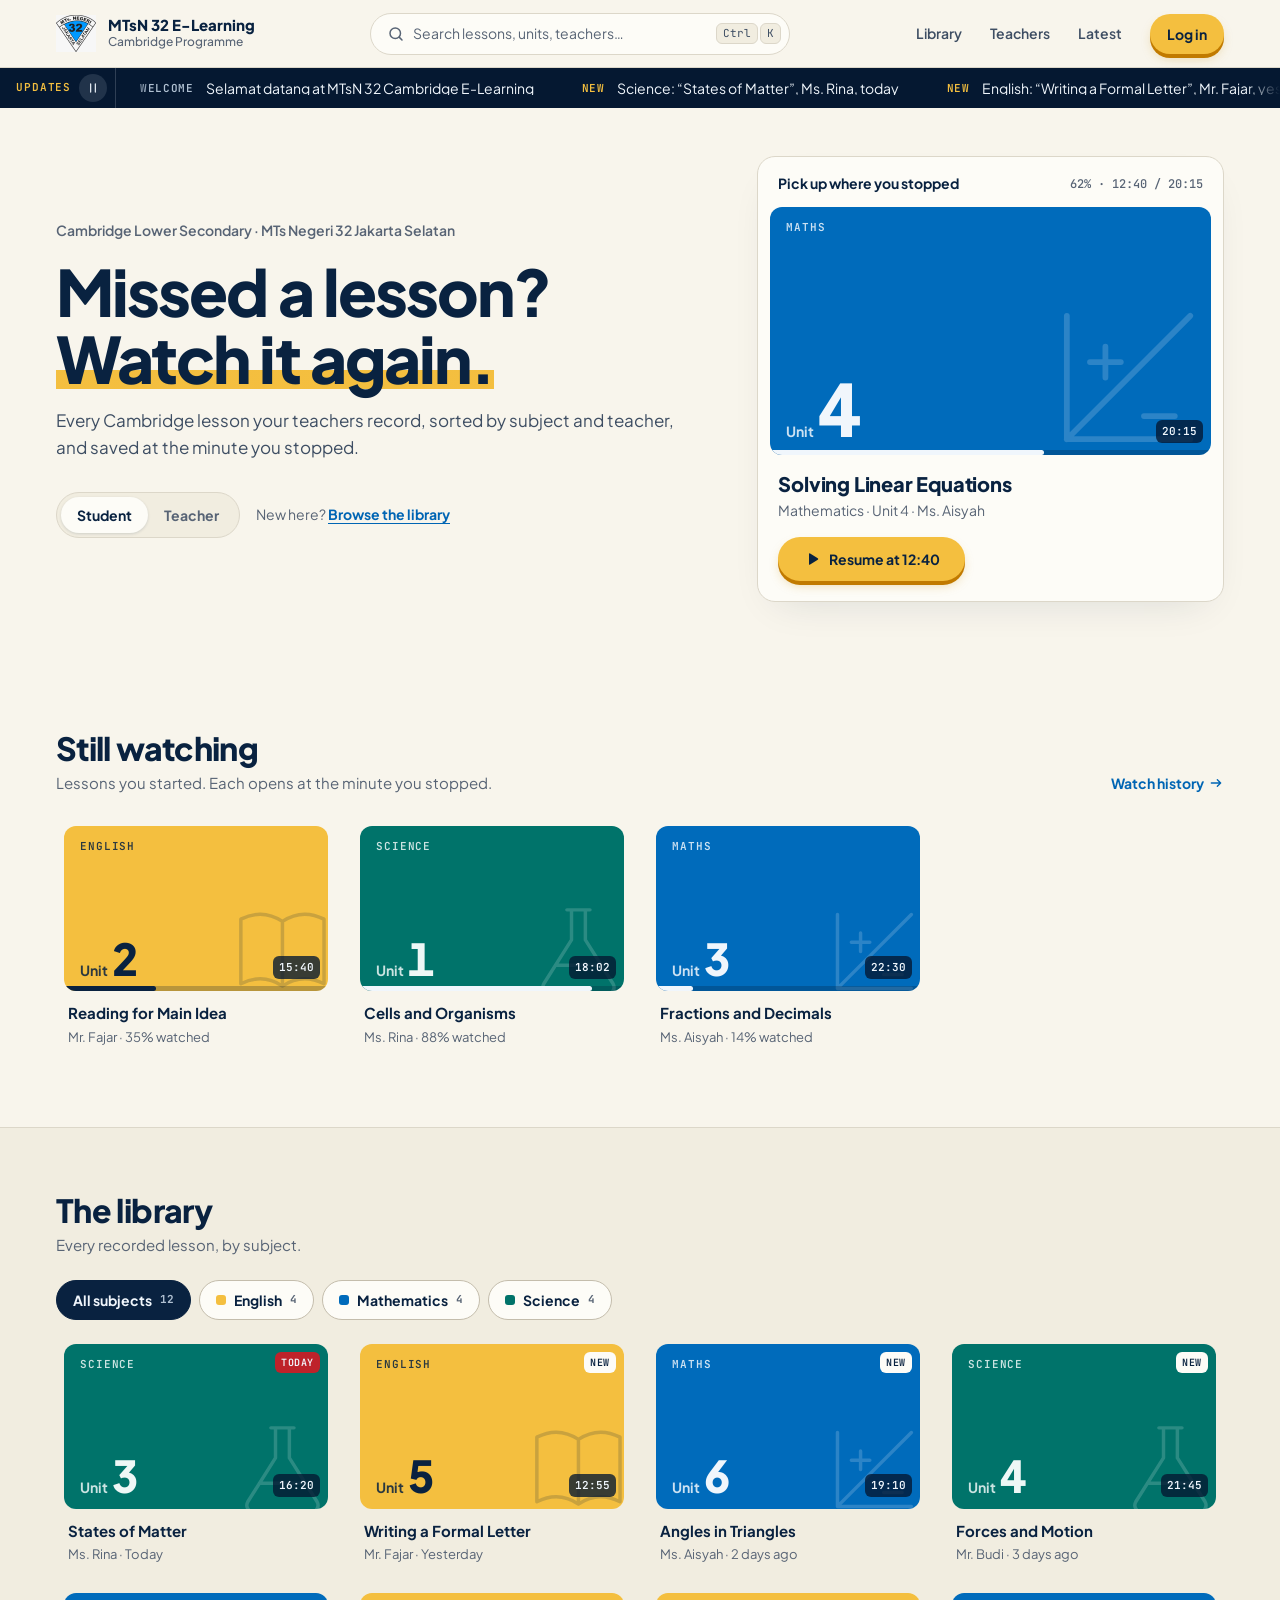
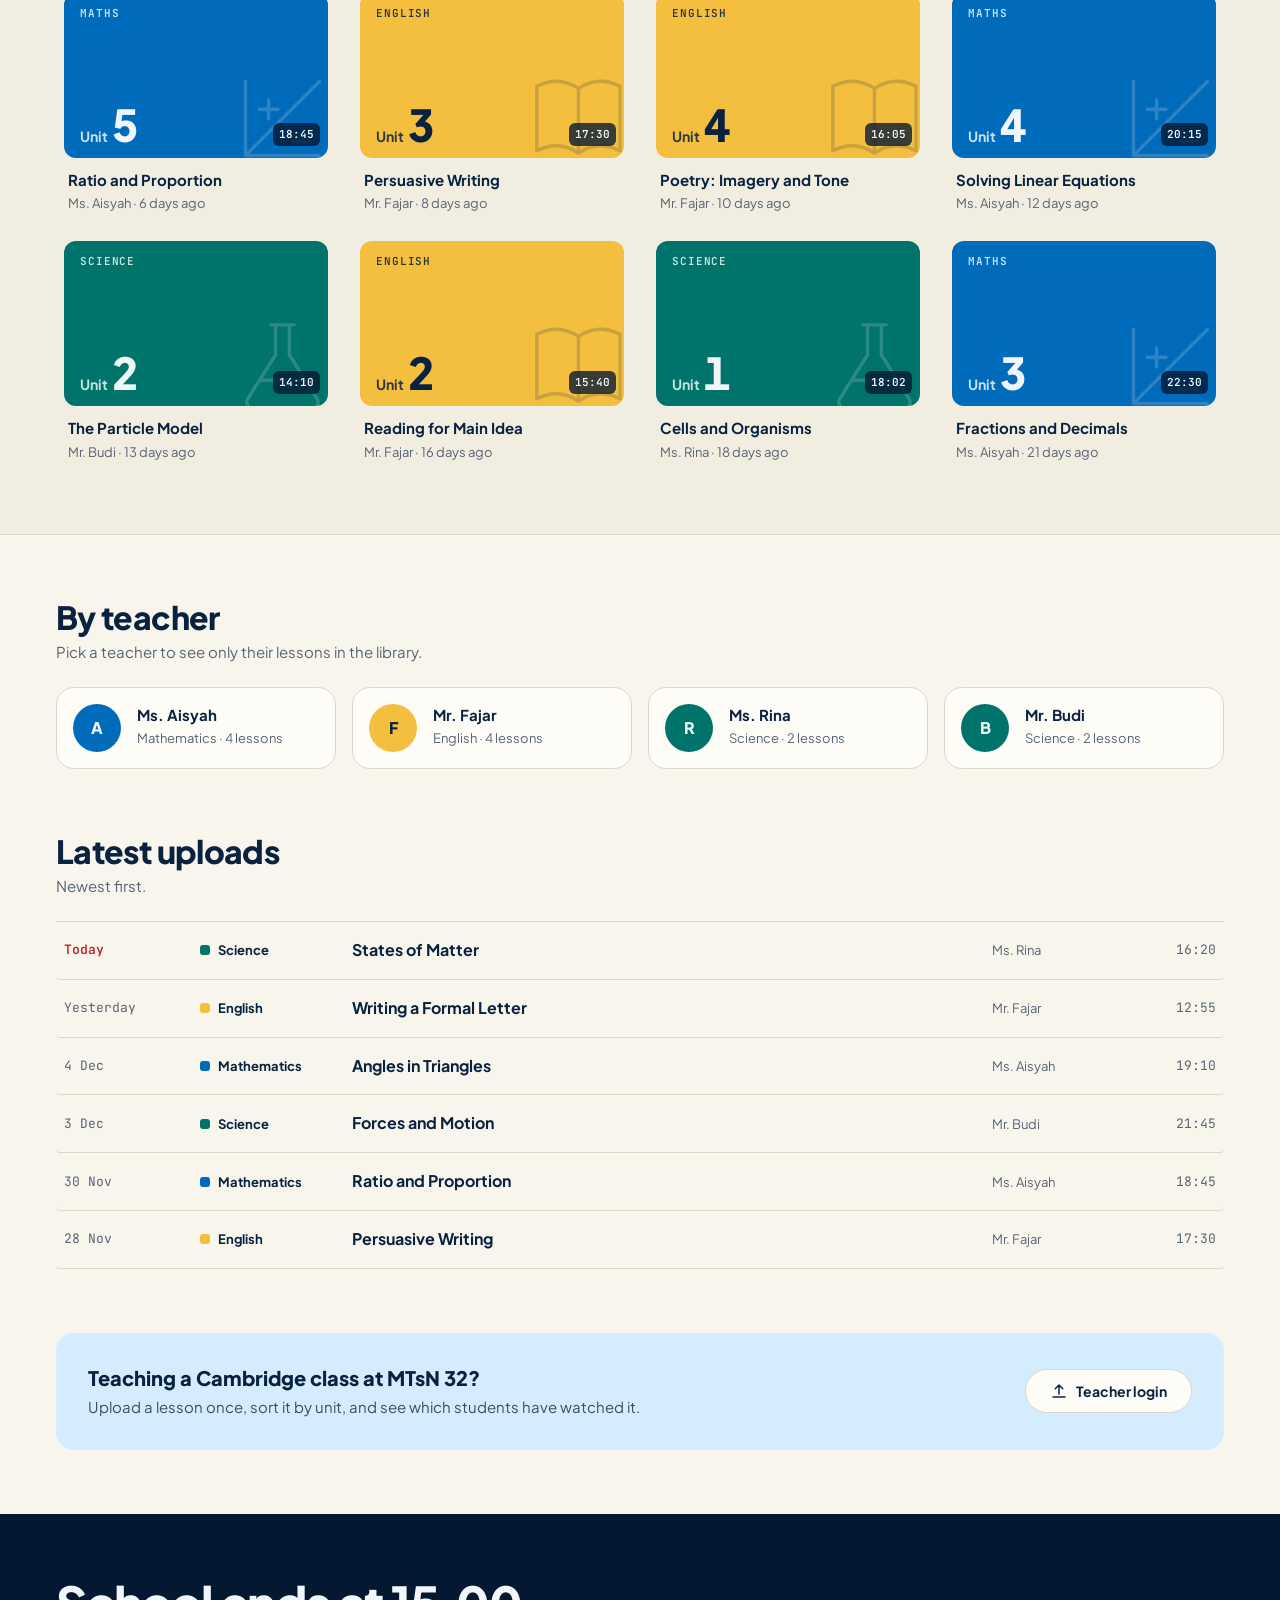
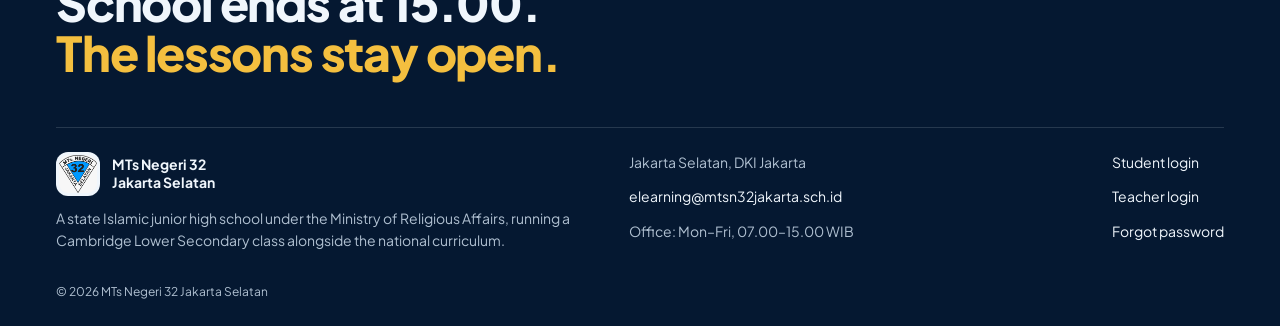
==== index.html @ ec12eb05 "Merge pull request #2 from marshalleythekid/claude/bold-gates-jgacai-redesign Redesign homepage as a" ====
<!DOCTYPE html>
<html lang="en">
<head>
  <meta charset="UTF-8" />
  <meta name="viewport" content="width=device-width, initial-scale=1.0" />
  <title>Cambridge E-Learning | MTsN 32 Jakarta Selatan</title>
  <meta name="description" content="Recorded Cambridge Lower Secondary lessons from the teachers of MTs Negeri 32 Jakarta Selatan, sorted by subject and teacher." />
  <link rel="icon" href="assets/logo.png" />
  <link rel="preconnect" href="https://fonts.googleapis.com" />
  <link rel="preconnect" href="https://fonts.gstatic.com" crossorigin />
  <link href="https://fonts.googleapis.com/css2?family=Plus+Jakarta+Sans:wght@400;500;600;700;800&family=JetBrains+Mono:wght@500;600&display=swap" rel="stylesheet" />
  <link rel="stylesheet" href="tokens.css" />
  <style>
    /* Hallmark · genre: playful · macrostructure: Ecosystem Index · theme: custom (brand navy + blue, gold action, cream paper)
     * surfaces: resume · continue rail · library by subject · by teacher · latest list · enrichment: none (thumbnails carry imagery)
     * nav: N13 inline search pill (+ running-text ticker) · footer: Ft5 statement
     * tone: soft/playful · audience: MTsN 32 Cambridge students (12–15), teachers · use: resume or find a lesson
     * pre-emit critique: P4 H5 E4 S5 R4 V5 · contrast: pass (40–41) · honest: pass (46) · mobile: pass (34, 49–57)
     */
    * { box-sizing: border-box; margin: 0; padding: 0; }
    html { scroll-behavior: smooth; overflow-x: clip; scroll-padding-top: calc(var(--nav-h) + var(--ticker-h) + var(--space-sm)); }
    body {
      font-family: var(--font-body); color: var(--color-ink); background: var(--color-paper);
      line-height: 1.55; overflow-x: clip; padding-top: calc(var(--nav-h) + var(--ticker-h));
    }
    a { color: inherit; text-decoration: none; }
    img { max-width: 100%; display: block; }
    button { font: inherit; color: inherit; }
    :focus-visible { outline: 2px solid var(--color-focus); outline-offset: 2px; }
    .shell { max-width: var(--shell); margin-inline: auto; padding-inline: var(--gutter); }
    .icon { width: 18px; height: 18px; flex-shrink: 0; fill: none; stroke: currentColor; stroke-width: 2; stroke-linecap: round; stroke-linejoin: round; }
    .icon-fill { fill: currentColor; stroke: none; }
    .mono { font-family: var(--font-mono); font-variant-numeric: tabular-nums; }
    .sr-only { position: absolute; width: 1px; height: 1px; overflow: hidden; clip-path: inset(50%); white-space: nowrap; }

    /* ============ BUTTONS ============ */
    .btn {
      display: inline-flex; align-items: center; justify-content: center; gap: var(--space-2xs);
      min-height: 44px; padding: 0 var(--space-md); border-radius: var(--radius-pill); border: 1px solid transparent;
      font-weight: 700; font-size: var(--text-sm); line-height: 1; white-space: nowrap; cursor: pointer;
      transition: transform var(--dur-fast) var(--ease-out), box-shadow var(--dur-fast) var(--ease-out),
                  background-color var(--dur-fast) var(--ease-out), border-color var(--dur-fast) var(--ease-out);
    }
    .btn[aria-disabled="true"], .btn:disabled { opacity: .55; cursor: not-allowed; }
    /* push: the one chunky primary action */
    .btn--push { background: var(--color-action); color: var(--color-ink); box-shadow: 0 4px 0 0 var(--color-action-deep), 0 6px 12px -3px var(--color-action-cast); }
    .btn--push:hover { transform: translateY(-2px); box-shadow: 0 6px 0 0 var(--color-action-deep), 0 12px 22px -4px var(--color-action-cast); }
    .btn--push:active { transform: translateY(3px); box-shadow: 0 1px 0 0 var(--color-action-deep), 0 2px 6px -2px var(--color-action-cast); transition-duration: 70ms; }
    .btn--soft { background: var(--color-card); border-color: var(--color-rule); color: var(--color-ink); }
    .btn--soft:hover { border-color: var(--color-rule-2); background: var(--color-paper-2); }
    .btn--soft:active { background: var(--color-paper-3); }
    .btn--sm { min-height: 40px; padding: 0 var(--space-sm); }
    .link {
      display: inline-flex; align-items: center; gap: var(--space-3xs); font-weight: 700; font-size: var(--text-sm);
      color: var(--color-accent-deep); white-space: nowrap; border-radius: 4px; text-underline-offset: 3px;
    }
    .link:hover { text-decoration: underline; text-decoration-thickness: 1px; }
    .link .icon { width: 16px; height: 16px; transition: transform var(--dur-fast) var(--ease-out); }
    .link:hover .icon { transform: translateX(3px); }

    /* ============ NAV · N13 inline search pill ============ */
    .nav {
      position: fixed; inset: 0 0 auto 0; z-index: 300; height: var(--nav-h);
      background: color-mix(in oklch, var(--color-paper) 94%, transparent); backdrop-filter: blur(10px);
      border-bottom: 1px solid var(--color-rule);
    }
    .nav .shell { height: 100%; display: flex; align-items: center; gap: var(--space-md); }
    .brand { display: flex; align-items: center; gap: var(--space-xs); flex-shrink: 0; border-radius: var(--radius-input); }
    .brand img { width: 40px; height: 40px; object-fit: contain; }
    .brand strong { display: block; font-size: 15px; font-weight: 800; line-height: 1.15; }
    .brand small { display: block; font-size: var(--text-xs); color: var(--color-muted); font-weight: 500; }
    .searchpill {
      flex: 1; max-width: 420px; margin-inline: auto; display: flex; align-items: center; gap: var(--space-2xs);
      height: 42px; padding: 0 var(--space-2xs) 0 var(--space-sm); border-radius: var(--radius-pill);
      background: var(--color-card); border: 1px solid var(--color-rule); color: var(--color-muted);
      font-size: var(--text-sm); cursor: pointer; text-align: left;
      transition: border-color var(--dur-fast) var(--ease-out), box-shadow var(--dur-fast) var(--ease-out);
    }
    .searchpill:hover { border-color: var(--color-rule-2); box-shadow: 0 4px 16px -10px var(--color-shadow); }
    .searchpill:active { background: var(--color-paper-2); }
    .searchpill span:first-of-type { flex: 1; white-space: nowrap; overflow: hidden; text-overflow: ellipsis; }
    .kbd { display: inline-flex; gap: 2px; }
    .kbd kbd {
      font-family: var(--font-mono); font-size: 11px; line-height: 1; padding: 4px 6px; border-radius: 6px;
      background: var(--color-paper-2); border: 1px solid var(--color-rule); color: var(--color-ink-2);
    }
    .nav-links { display: flex; align-items: center; gap: var(--space-3xs); list-style: none; }
    .nav-links a {
      display: block; padding: var(--space-2xs) var(--space-xs); border-radius: var(--radius-pill);
      font-size: var(--text-sm); font-weight: 600; color: var(--color-ink-2); white-space: nowrap; line-height: 1.3;
      transition: background-color var(--dur-fast) var(--ease-out), color var(--dur-fast) var(--ease-out);
    }
    .nav-links a:hover { background: var(--color-paper-2); color: var(--color-ink); }
    .nav-actions { display: flex; align-items: center; gap: var(--space-2xs); }
    .icon-btn {
      display: none; width: 44px; height: 44px; border-radius: var(--radius-pill); border: 1px solid var(--color-rule);
      background: var(--color-card); cursor: pointer; align-items: center; justify-content: center; flex-shrink: 0;
      transition: background-color var(--dur-fast) var(--ease-out);
    }
    .icon-btn:hover { background: var(--color-paper-2); }

    /* ============ RUNNING TEXT ============ */
    .ticker {
      position: fixed; top: var(--nav-h); left: 0; right: 0; z-index: 290; height: var(--ticker-h);
      background: var(--color-night); color: var(--color-on-dark); display: flex; align-items: center; overflow: hidden;
    }
    .ticker :focus-visible { outline-color: var(--color-focus-dark); }
    .ticker-label {
      flex-shrink: 0; height: 100%; display: flex; align-items: center; gap: var(--space-2xs);
      padding: 0 var(--space-2xs) 0 var(--space-sm); font-family: var(--font-mono); font-size: 11px; font-weight: 600;
      letter-spacing: .08em; text-transform: uppercase; color: var(--color-action);
      border-right: 1px solid color-mix(in oklch, var(--color-on-dark) 18%, transparent);
    }
    .ticker-pause {
      width: 28px; height: 28px; border: 0; border-radius: var(--radius-pill); cursor: pointer; display: grid; place-items: center;
      background: color-mix(in oklch, var(--color-on-dark) 12%, transparent); color: var(--color-on-dark);
      transition: background-color var(--dur-fast) var(--ease-out);
    }
    .ticker-pause:hover { background: color-mix(in oklch, var(--color-on-dark) 24%, transparent); }
    .ticker-pause .icon { width: 14px; height: 14px; }
    .ticker-pause .i-play, .ticker.paused .ticker-pause .i-pause { display: none; }
    .ticker.paused .ticker-pause .i-play { display: block; }
    .ticker-track { flex: 1; overflow: hidden; mask-image: linear-gradient(90deg, transparent, black 3%, black 97%, transparent); }
    .ticker-move { display: flex; width: max-content; animation: ticker 60s linear infinite; }
    .ticker:hover .ticker-move, .ticker:focus-within .ticker-move, .ticker.paused .ticker-move { animation-play-state: paused; }
    .ticker-item { display: flex; align-items: center; gap: var(--space-xs); padding: 0 var(--space-md); font-size: var(--text-sm); white-space: nowrap; line-height: 1; }
    .ticker-item b { font-family: var(--font-mono); font-size: 11px; font-weight: 600; letter-spacing: .06em; text-transform: uppercase; color: var(--color-on-dark-2); }
    .ticker-item b.t-new { color: var(--color-action); }
    @keyframes ticker { to { transform: translateX(-50%); } }

    /* ============ HERO · positioning + featured resume ============ */
    .hero { padding-block: var(--space-xl) var(--space-2xl); }
    .hero .shell { display: grid; grid-template-columns: minmax(0, 7fr) minmax(0, 5fr); gap: var(--space-xl); align-items: center; }
    .hero-eyebrow { font-size: var(--text-sm); font-weight: 600; color: var(--color-muted); margin-bottom: var(--space-sm); }
    .hero h1 {
      font-size: var(--text-display); line-height: 1.04; font-weight: 800; letter-spacing: -.03em;
      overflow-wrap: anywhere; min-width: 0; text-wrap: balance;
    }
    .hl {
      background-image: linear-gradient(var(--color-action) 0 0); background-repeat: no-repeat;
      background-size: 100% 0.3em; background-position: 0 86%;
      -webkit-box-decoration-break: clone; box-decoration-break: clone;
    }
    .hero .lead { margin-top: var(--space-sm); font-size: 1.0625rem; color: var(--color-ink-2); max-width: 54ch; }
    .role-row { margin-top: var(--space-lg); display: flex; flex-wrap: wrap; align-items: center; gap: var(--space-sm); }
    .role-switch { display: inline-flex; padding: var(--space-3xs); border-radius: var(--radius-pill); background: var(--color-paper-2); border: 1px solid var(--color-rule); }
    .role-switch button {
      border: 0; background: transparent; cursor: pointer; min-height: 36px; padding: 0 var(--space-sm);
      border-radius: var(--radius-pill); font-weight: 700; font-size: var(--text-sm); color: var(--color-muted); line-height: 1;
      transition: background-color var(--dur-fast) var(--ease-out), color var(--dur-fast) var(--ease-out);
    }
    .role-switch button:hover { color: var(--color-ink); }
    .role-switch button[aria-pressed="true"] { background: var(--color-card); color: var(--color-ink); box-shadow: 0 1px 3px var(--color-shadow); }
    .role-note { font-size: var(--text-sm); color: var(--color-muted); }
    .role-note a { color: var(--color-accent-deep); font-weight: 700; text-decoration: underline; text-underline-offset: 3px; text-decoration-thickness: 1px; }

    .resume {
      background: var(--color-card); border: 1px solid var(--color-rule); border-radius: var(--radius-card);
      padding: var(--space-xs); box-shadow: 0 16px 40px -20px var(--color-shadow);
    }
    .resume-label { display: flex; justify-content: space-between; align-items: center; padding: var(--space-3xs) var(--space-2xs) var(--space-xs); font-size: var(--text-sm); font-weight: 700; }
    .resume-label .mono { font-size: var(--text-xs); color: var(--color-muted); font-weight: 500; }
    .resume .thumb { aspect-ratio: 16/9; }
    .resume .thumb .unit { font-size: 4.5rem; }
    .resume-body { padding: var(--space-sm) var(--space-2xs) var(--space-2xs); display: grid; gap: var(--space-sm); }
    .resume-body h2 { font-size: var(--text-lg); line-height: 1.25; font-weight: 800; letter-spacing: -.01em; }
    .resume-body p { font-size: var(--text-sm); color: var(--color-muted); margin-top: var(--space-3xs); }
    .resume-body .btn { justify-self: start; }

    /* ============ THUMBNAILS + CARDS ============ */
    .thumb {
      position: relative; aspect-ratio: 16/10; border-radius: var(--radius-thumb); overflow: hidden;
      background: var(--c); color: var(--t); padding: var(--space-xs) var(--space-sm);
      display: flex; flex-direction: column; justify-content: space-between;
    }
    .s-math { --c: var(--color-math); --t: var(--color-math-ink); }
    .s-eng  { --c: var(--color-eng);  --t: var(--color-eng-ink); }
    .s-sci  { --c: var(--color-sci);  --t: var(--color-sci-ink); }
    .thumb .code { font-family: var(--font-mono); font-size: 11px; font-weight: 600; letter-spacing: .08em; text-transform: uppercase; opacity: .85; }
    .thumb .unit { font-size: 2.75rem; font-weight: 800; line-height: .95; letter-spacing: -.04em; font-variant-numeric: tabular-nums; }
    .thumb .unit small { font-size: var(--text-sm); font-weight: 700; letter-spacing: 0; margin-right: var(--space-3xs); opacity: .85; }
    .thumb .glyph { position: absolute; right: -10px; bottom: -16px; width: 42%; aspect-ratio: 1; opacity: .18; fill: none; stroke: currentColor; stroke-width: 1.5; stroke-linecap: round; stroke-linejoin: round; }
    .thumb .dur {
      position: absolute; right: var(--space-2xs); bottom: var(--space-xs); font-family: var(--font-mono); font-size: 11px; font-weight: 600;
      background: color-mix(in oklch, var(--color-night) 78%, transparent); color: var(--color-on-dark); padding: 3px 6px; border-radius: 6px;
    }
    .thumb .bar { position: absolute; left: 0; right: 0; bottom: 0; height: 5px; background: color-mix(in oklch, var(--color-night) 25%, transparent); }
    .thumb .bar i { display: block; height: 100%; background: var(--color-on-dark); border-radius: 0 3px 3px 0; }
    .s-eng .bar i { background: var(--color-ink); }
    .badge-new {
      position: absolute; right: var(--space-2xs); top: var(--space-2xs); font-family: var(--font-mono); font-size: 10px; font-weight: 600;
      letter-spacing: .06em; padding: 3px 6px; border-radius: 6px; background: var(--color-card); color: var(--color-ink);
    }
    .badge-new.today { background: var(--color-pop); color: var(--color-on-dark); }

    .card { display: block; border-radius: var(--radius-card); padding: var(--space-2xs); transition: background-color var(--dur-med) var(--ease-out), transform var(--dur-med) var(--ease-out); }
    .card:hover { background: var(--color-card); transform: translateY(-3px); }
    .card:active { transform: translateY(0); }
    .card h3 { font-size: 15px; font-weight: 700; line-height: 1.3; margin-top: var(--space-xs); padding-inline: var(--space-3xs); }
    .card .meta { font-size: 13px; color: var(--color-muted); margin-top: var(--space-3xs); padding-inline: var(--space-3xs); }
    .card.flash { animation: flash 1.2s var(--ease-out); }
    @keyframes flash { 0%, 40% { background: var(--color-action-tint); } 100% { background: transparent; } }

    /* ============ SECTIONS ============ */
    .section { padding-block: var(--space-2xl); }
    .band { background: var(--color-paper-2); border-block: 1px solid var(--color-rule); }
    .rail-head { display: flex; justify-content: space-between; align-items: flex-end; gap: var(--space-sm); flex-wrap: wrap; margin-bottom: var(--space-md); }
    .rail-head h2 { font-size: var(--text-2xl); font-weight: 800; letter-spacing: -.02em; line-height: 1.15; }
    .rail-head p { color: var(--color-muted); font-size: 15px; margin-top: var(--space-3xs); }

    /* Continue rail: horizontal, snaps */
    .rail {
      display: grid; grid-auto-flow: column; grid-auto-columns: minmax(240px, calc((100% - 3 * var(--space-sm)) / 4));
      gap: var(--space-sm); overflow-x: auto; scroll-snap-type: x mandatory; padding-bottom: var(--space-2xs);
      margin-inline: calc(var(--space-2xs) * -1); padding-inline: var(--space-2xs); scrollbar-width: thin;
    }
    .rail > * { scroll-snap-align: start; }

    /* Library: subject tabs + teacher filter */
    .tabs { display: flex; gap: var(--space-2xs); flex-wrap: wrap; margin-bottom: var(--space-sm); }
    .tab {
      display: inline-flex; align-items: center; gap: var(--space-2xs); min-height: 40px; padding: 0 var(--space-sm);
      border-radius: var(--radius-pill); border: 1px solid var(--color-rule-2); background: var(--color-card);
      font-weight: 700; font-size: var(--text-sm); cursor: pointer; white-space: nowrap; line-height: 1;
      transition: background-color var(--dur-fast) var(--ease-out), border-color var(--dur-fast) var(--ease-out), color var(--dur-fast) var(--ease-out);
    }
    .tab:hover { border-color: var(--color-ink-2); }
    .tab .dot { width: 10px; height: 10px; border-radius: 3px; background: var(--c); }
    .tab .count { font-family: var(--font-mono); font-size: 11px; color: var(--color-muted); }
    .tab[aria-selected="true"] { background: var(--color-ink); border-color: var(--color-ink); color: var(--color-on-dark); }
    .tab[aria-selected="true"] .count { color: var(--color-on-dark-2); }
    .filter-chip {
      display: inline-flex; align-items: center; gap: var(--space-2xs); min-height: 36px; padding: 0 var(--space-2xs) 0 var(--space-sm);
      border-radius: var(--radius-pill); background: var(--color-accent-tint); color: var(--color-accent-deep);
      font-size: var(--text-sm); font-weight: 700; border: 0; cursor: pointer; margin-bottom: var(--space-sm); line-height: 1;
      transition: background-color var(--dur-fast) var(--ease-out);
    }
    .filter-chip:hover { background: color-mix(in oklch, var(--color-accent-tint) 70%, var(--color-accent)); }
    .filter-chip .icon { width: 16px; height: 16px; }
    .grid { display: grid; grid-template-columns: repeat(4, minmax(0, 1fr)); gap: var(--space-xs) var(--space-sm); }
    .empty { grid-column: 1 / -1; padding: var(--space-xl) var(--space-md); border: 1px dashed var(--color-rule-2); border-radius: var(--radius-card); text-align: center; }
    .empty p { color: var(--color-muted); margin: var(--space-3xs) 0 var(--space-sm); }

    /* By teacher */
    .teachers { display: grid; grid-template-columns: repeat(4, minmax(0, 1fr)); gap: var(--space-sm); list-style: none; }
    .teacher {
      width: 100%; display: flex; align-items: center; gap: var(--space-sm); padding: var(--space-sm);
      border-radius: var(--radius-card); border: 1px solid var(--color-rule); background: var(--color-card);
      cursor: pointer; text-align: left;
      transition: border-color var(--dur-fast) var(--ease-out), transform var(--dur-med) var(--ease-out);
    }
    .teacher:hover { border-color: var(--color-rule-2); transform: translateY(-2px); }
    .teacher:active { transform: none; }
    .teacher[aria-pressed="true"] { border-color: var(--color-ink); box-shadow: inset 0 0 0 1px var(--color-ink); }
    .avatar {
      width: 48px; height: 48px; border-radius: 50%; display: grid; place-items: center; flex-shrink: 0;
      background: var(--c); color: var(--t); font-weight: 800; font-size: var(--text-md);
    }
    .teacher strong { display: block; font-size: 15px; line-height: 1.25; }
    .teacher-sub { font-size: 13px; color: var(--color-muted); }

    /* Latest: dense list */
    .latest { list-style: none; border-top: 1px solid var(--color-rule); }
    .latest a {
      display: grid; grid-template-columns: 7.5rem 8.5rem minmax(0, 1fr) 9rem 4rem; gap: var(--space-sm); align-items: center;
      padding: var(--space-sm) var(--space-2xs); border-bottom: 1px solid var(--color-rule); border-radius: 4px;
      transition: background-color var(--dur-fast) var(--ease-out);
    }
    .latest a:hover { background: var(--color-paper-2); }
    .latest .when { font-size: 13px; color: var(--color-muted); }
    .latest .when.today { color: var(--color-pop); font-weight: 600; }
    .latest .subj { display: inline-flex; align-items: center; gap: var(--space-2xs); font-size: 13px; font-weight: 700; }
    .latest .subj::before { content: ""; width: 10px; height: 10px; border-radius: 3px; background: var(--c); }
    .latest .title { font-weight: 700; min-width: 0; }
    .latest .who { font-size: 13px; color: var(--color-muted); }
    .latest .len { font-size: 13px; color: var(--color-muted); text-align: right; }

    /* Teacher band */
    .teach-band { background: var(--color-accent-tint); border-radius: var(--radius-card); padding: var(--space-lg); display: flex; align-items: center; justify-content: space-between; gap: var(--space-md); flex-wrap: wrap; }
    .teach-band h2 { font-size: var(--text-lg); font-weight: 800; line-height: 1.3; }
    .teach-band p { color: var(--color-ink-2); font-size: 15px; margin-top: var(--space-3xs); max-width: 60ch; }

    /* ============ FOOTER · Ft5 statement ============ */
    footer { background: var(--color-night); color: var(--color-on-dark-2); padding-block: var(--space-2xl) var(--space-md); }
    footer :focus-visible { outline-color: var(--color-focus-dark); }
    .foot-line { font-size: clamp(1.75rem, 1rem + 3vw, 3rem); line-height: 1.05; font-weight: 800; letter-spacing: -.025em; color: var(--color-on-dark); max-width: 22ch; text-wrap: balance; }
    .foot-line span { color: var(--color-action); }
    .foot-meta { margin-top: var(--space-xl); padding-top: var(--space-md); border-top: 1px solid color-mix(in oklch, var(--color-on-dark) 14%, transparent); display: grid; grid-template-columns: minmax(0, 1.2fr) minmax(0, 1fr) auto; gap: var(--space-lg); font-size: var(--text-sm); }
    .foot-brand { display: flex; gap: var(--space-xs); align-items: center; }
    .foot-brand img { width: 44px; height: 44px; background: var(--color-on-dark); border-radius: var(--radius-input); padding: 3px; }
    .foot-brand strong { color: var(--color-on-dark); display: block; line-height: 1.25; }
    .foot-meta p { margin-top: var(--space-xs); max-width: 52ch; }
    .foot-contact { display: grid; gap: var(--space-3xs); }
    .foot-contact a { color: var(--color-on-dark); overflow-wrap: anywhere; }
    .foot-contact a:hover, .foot-links a:hover { text-decoration: underline; text-underline-offset: 3px; }
    .foot-links { list-style: none; display: grid; gap: var(--space-3xs); }
    .foot-links a { white-space: nowrap; color: var(--color-on-dark); }
    .foot-copy { margin-top: var(--space-lg); font-size: var(--text-xs); }

    /* ============ SEARCH MODAL ============ */
    .cmdk { position: fixed; inset: 0; z-index: 700; visibility: hidden; opacity: 0; transition: opacity var(--dur-med) var(--ease-out), visibility var(--dur-med); }
    .cmdk.open { visibility: visible; opacity: 1; transition: opacity var(--dur-med) var(--ease-out), visibility 0s; }
    .cmdk-scrim { position: absolute; inset: 0; background: var(--color-scrim); }
    .cmdk-panel {
      position: absolute; top: 12vh; left: 50%; width: min(600px, 100% - 2 * var(--gutter)); transform: translate(-50%, -8px);
      background: var(--color-card); border-radius: var(--radius-card); box-shadow: 0 24px 60px -20px var(--color-shadow);
      overflow: hidden; transition: transform var(--dur-med) var(--ease-out);
    }
    .cmdk.open .cmdk-panel { transform: translate(-50%, 0); }
    .cmdk-field { display: flex; align-items: center; gap: var(--space-xs); padding: 0 var(--space-sm); border-bottom: 1px solid var(--color-rule); }
    .cmdk-field .icon { color: var(--color-muted); }
    .cmdk-field input { flex: 1; height: 56px; border: 0; background: transparent; font: inherit; font-size: var(--text-md); color: var(--color-ink); outline: none; }
    .cmdk-field:focus-within { box-shadow: inset 0 -2px 0 var(--color-focus); }
    .cmdk-results { max-height: min(56vh, 420px); overflow-y: auto; padding: var(--space-2xs); list-style: none; }
    .cmdk-results li a { display: flex; align-items: center; gap: var(--space-xs); padding: var(--space-xs); border-radius: var(--radius-input); }
    .cmdk-results li a .dot { width: 10px; height: 10px; border-radius: 3px; background: var(--c); flex-shrink: 0; }
    .cmdk-results li a strong { font-size: 15px; display: block; line-height: 1.3; }
    .cmdk-results li a span { font-size: 13px; color: var(--color-muted); }
    .cmdk-results li a[aria-selected="true"], .cmdk-results li a:hover { background: var(--color-paper-2); }
    .cmdk-empty { padding: var(--space-lg) var(--space-sm); text-align: center; color: var(--color-muted); font-size: var(--text-sm); }
    .cmdk-foot { display: flex; gap: var(--space-md); padding: var(--space-xs) var(--space-sm); border-top: 1px solid var(--color-rule); font-size: var(--text-xs); color: var(--color-muted); }
    .cmdk-foot span { display: inline-flex; align-items: center; gap: var(--space-3xs); }

    /* ============ RESPONSIVE ============ */
    @media (max-width: 1024px) {
      .grid, .teachers { grid-template-columns: repeat(2, minmax(0, 1fr)); }
      .latest a { grid-template-columns: 6.5rem minmax(0, 1fr) 4rem; }
      .latest .subj, .latest .who { display: none; }
      .foot-meta { grid-template-columns: minmax(0, 1fr) minmax(0, 1fr); }
      .foot-meta > :first-child { grid-column: 1 / -1; }
    }
    @media (max-width: 900px) {
      :root { --nav-h: 64px; }
      .searchpill { display: none; }
      .icon-btn { display: inline-flex; }
      .nav .shell { gap: var(--space-2xs); }
      .brand { margin-right: auto; }
      .nav-panel {
        position: fixed; top: var(--nav-h); left: 0; right: 0; z-index: 310; background: var(--color-paper);
        border-bottom: 1px solid var(--color-rule); padding: var(--space-xs) var(--gutter) var(--space-md);
        box-shadow: 0 20px 32px -12px var(--color-shadow);
        transform: translateY(-8px); opacity: 0; visibility: hidden;
        transition: transform var(--dur-med) var(--ease-out), opacity var(--dur-med) var(--ease-out), visibility var(--dur-med);
      }
      .menu-open .nav-panel { transform: none; opacity: 1; visibility: visible; }
      .nav-links { flex-direction: column; align-items: stretch; margin-bottom: var(--space-xs); }
      .nav-links a { padding: var(--space-xs); font-size: 15px; border-radius: var(--radius-input); }
      .nav-actions .btn { flex: 1; }
      .hero .shell { grid-template-columns: minmax(0, 1fr); gap: var(--space-lg); }
      .hero { padding-block: var(--space-lg) var(--space-xl); }
    }
    @media (min-width: 901px) {
      .nav-panel { display: flex; align-items: center; gap: var(--space-sm); }
    }
    @media (max-width: 560px) {
      .brand small, .ticker-label .txt, .resume-label .mono { display: none; }
      .latest a { grid-template-columns: 5.25rem minmax(0, 1fr) 3.5rem; gap: var(--space-xs); }
      .brand strong { font-size: 14px; }
      .grid { grid-template-columns: repeat(2, minmax(0, 1fr)); gap: var(--space-2xs); }
      .grid .thumb .unit { font-size: 2rem; }
      .grid .thumb .glyph { display: none; }
      .card { padding: var(--space-3xs); }
      .card h3 { font-size: 14px; }
      .teachers { grid-template-columns: minmax(0, 1fr); }
      .rail { grid-auto-columns: 72%; }
      .section { padding-block: var(--space-xl); }
      .teach-band { padding: var(--space-md); }
      .teach-band .btn { width: 100%; }
      .foot-meta { grid-template-columns: minmax(0, 1fr); gap: var(--space-md); }
      .cmdk-panel { top: var(--space-sm); }
      .cmdk-foot { display: none; }
    }
    @media (max-width: 374px) {
      .brand img { width: 34px; height: 34px; }
      .brand strong { font-size: 13px; }
      .icon-btn { width: 40px; height: 40px; }
    }
    @media (prefers-reduced-motion: reduce) {
      html { scroll-behavior: auto; }
      .ticker-move { animation: none; }
      .ticker-track { overflow-x: auto; mask-image: none; }
      .ticker-pause { display: none; }
      .card.flash { animation: none; background: var(--color-action-tint); }
      *, *::before, *::after { transition-duration: 0s !important; }
      .btn--push:hover, .btn--push:active, .card:hover, .teacher:hover, .link:hover .icon { transform: none; }
    }
  </style>
</head>
<body>

  <!-- One icon set, drawn once -->
  <svg width="0" height="0" style="position:absolute" aria-hidden="true">
    <symbol id="i-play" viewBox="0 0 24 24"><path d="M8 5.5v13a1 1 0 0 0 1.5.86l10.2-6.5a1 1 0 0 0 0-1.72L9.5 4.64A1 1 0 0 0 8 5.5z"/></symbol>
    <symbol id="i-pause" viewBox="0 0 24 24"><path d="M8 5v14M16 5v14"/></symbol>
    <symbol id="i-search" viewBox="0 0 24 24"><circle cx="11" cy="11" r="7"/><path d="m20 20-3.5-3.5"/></symbol>
    <symbol id="i-arrow" viewBox="0 0 24 24"><path d="M5 12h14m-5-5 5 5-5 5"/></symbol>
    <symbol id="i-x" viewBox="0 0 24 24"><path d="M6 6l12 12M18 6 6 18"/></symbol>
    <symbol id="i-menu" viewBox="0 0 24 24"><path d="M4 7h16M4 12h16M4 17h16"/></symbol>
    <symbol id="i-upload" viewBox="0 0 24 24"><path d="M12 16V4m0 0-5 5m5-5 5 5M4 20h16"/></symbol>
    <symbol id="g-math" viewBox="0 0 48 48"><path d="M8 40 40 8M8 8v32h32M14 20h8M18 16v8M28 34h8"/></symbol>
    <symbol id="g-eng" viewBox="0 0 48 48"><path d="M6 10c6-3 12-3 18 1 6-4 12-4 18-1v28c-6-3-12-3-18 1-6-4-12-4-18-1zM24 11v28"/></symbol>
    <symbol id="g-sci" viewBox="0 0 48 48"><path d="M19 6h10M21 6v13L9 38a3 3 0 0 0 2.6 4.5h24.8A3 3 0 0 0 39 38L27 19V6M14 30h20"/></symbol>
  </svg>

  <!-- ================= NAV ================= -->
  <header class="nav">
    <div class="shell">
      <a href="#" class="brand" aria-label="MTsN 32 E-Learning, home">
        <img src="assets/logo.png" alt="" />
        <span><strong>MTsN 32 E-Learning</strong><small>Cambridge Programme</small></span>
      </a>

      <button class="searchpill" id="searchPill" type="button" aria-haspopup="dialog">
        <svg class="icon" aria-hidden="true"><use href="#i-search"/></svg>
        <span>Search lessons, units, teachers…</span>
        <span class="kbd" aria-hidden="true"><kbd>Ctrl</kbd><kbd>K</kbd></span>
      </button>

      <button class="icon-btn" id="searchIcon" type="button" aria-label="Search lessons" aria-haspopup="dialog"><svg class="icon" aria-hidden="true"><use href="#i-search"/></svg></button>
      <button class="icon-btn" id="menuToggle" type="button" aria-label="Open menu" aria-expanded="false" aria-controls="navPanel"><svg class="icon" aria-hidden="true"><use href="#i-menu"/></svg></button>

      <nav class="nav-panel" id="navPanel" aria-label="Main">
        <ul class="nav-links">
          <li><a href="#library">Library</a></li>
          <li><a href="#teachers">Teachers</a></li>
          <li><a href="#latest">Latest</a></li>
        </ul>
        <div class="nav-actions">
          <a href="#" class="btn btn--push btn--sm">Log in</a>
        </div>
      </nav>
    </div>
  </header>

  <!-- ================= RUNNING TEXT ================= -->
  <div class="ticker" id="ticker" role="region" aria-label="Announcements">
    <div class="ticker-label">
      <span class="txt">Updates</span>
      <button class="ticker-pause" id="tickerPause" type="button" aria-label="Pause announcements" aria-pressed="false">
        <svg class="icon i-pause" aria-hidden="true"><use href="#i-pause"/></svg>
        <svg class="icon icon-fill i-play" aria-hidden="true"><use href="#i-play"/></svg>
      </button>
    </div>
    <div class="ticker-track"><div class="ticker-move" id="tickerMove"></div></div>
  </div>

  <main>
    <!-- ================= HERO ================= -->
    <section class="hero">
      <div class="shell">
        <div>
          <p class="hero-eyebrow">Cambridge Lower Secondary · MTs Negeri 32 Jakarta Selatan</p>
          <h1>Missed a lesson? <span class="hl">Watch it again.</span></h1>
          <p class="lead" id="heroLead">Every Cambridge lesson your teachers record, sorted by subject and teacher, and saved at the minute you stopped.</p>
          <div class="role-row">
            <div class="role-switch" role="group" aria-label="I am a">
              <button type="button" data-role="student" aria-pressed="true">Student</button>
              <button type="button" data-role="teacher" aria-pressed="false">Teacher</button>
            </div>
            <p class="role-note" id="roleNote" aria-live="polite"></p>
          </div>
        </div>

        <article class="resume" aria-labelledby="resumeTitle">
          <div class="resume-label"><span>Pick up where you stopped</span><span class="mono" id="resumeWhen"></span></div>
          <a href="#" id="resumeThumbLink" tabindex="-1" aria-hidden="true"><div class="thumb" id="resumeThumb"></div></a>
          <div class="resume-body">
            <div>
              <h2 id="resumeTitle"></h2>
              <p id="resumeMeta"></p>
            </div>
            <a href="#" class="btn btn--push" id="resumeBtn"><svg class="icon icon-fill" aria-hidden="true"><use href="#i-play"/></svg><span></span></a>
          </div>
        </article>
      </div>
    </section>

    <!-- ================= CONTINUE ================= -->
    <section class="section" id="continue" aria-labelledby="continueH">
      <div class="shell">
        <div class="rail-head">
          <div><h2 id="continueH">Still watching</h2><p>Lessons you started. Each opens at the minute you stopped.</p></div>
          <a href="#" class="link">Watch history <svg class="icon" aria-hidden="true"><use href="#i-arrow"/></svg></a>
        </div>
        <div class="rail" id="continueRail"></div>
      </div>
    </section>

    <!-- ================= LIBRARY ================= -->
    <section class="section band" id="library" aria-labelledby="libraryH">
      <div class="shell">
        <div class="rail-head">
          <div><h2 id="libraryH">The library</h2><p>Every recorded lesson, by subject.</p></div>
        </div>
        <div class="tabs" role="tablist" aria-label="Subject" id="subjectTabs"></div>
        <div id="teacherFilter"></div>
        <div class="grid" id="libraryGrid" role="tabpanel" aria-labelledby="libraryH"></div>
      </div>
    </section>

    <!-- ================= TEACHERS ================= -->
    <section class="section" id="teachers" aria-labelledby="teachersH">
      <div class="shell">
        <div class="rail-head">
          <div><h2 id="teachersH">By teacher</h2><p>Pick a teacher to see only their lessons in the library.</p></div>
        </div>
        <ul class="teachers" id="teacherList"></ul>
      </div>
    </section>

    <!-- ================= LATEST ================= -->
    <section class="section" id="latest" aria-labelledby="latestH" style="padding-top:0">
      <div class="shell">
        <div class="rail-head">
          <div><h2 id="latestH">Latest uploads</h2><p>Newest first.</p></div>
        </div>
        <ol class="latest" id="latestList"></ol>
      </div>
    </section>

    <section class="section" style="padding-top:0" aria-labelledby="teachH">
      <div class="shell">
        <div class="teach-band">
          <div>
            <h2 id="teachH">Teaching a Cambridge class at MTsN 32?</h2>
            <p>Upload a lesson once, sort it by unit, and see which students have watched it.</p>
          </div>
          <a href="#" class="btn btn--soft"><svg class="icon" aria-hidden="true"><use href="#i-upload"/></svg>Teacher login</a>
        </div>
      </div>
    </section>
  </main>

  <!-- ================= FOOTER ================= -->
  <footer id="footer">
    <div class="shell">
      <p class="foot-line">School ends at 15.00. <span>The lessons stay open.</span></p>
      <div class="foot-meta">
        <div>
          <div class="foot-brand">
            <img src="assets/logo.png" alt="Logo MTsN 32 Jakarta Selatan" />
            <strong>MTs Negeri 32<br />Jakarta Selatan</strong>
          </div>
          <p>A state Islamic junior high school under the Ministry of Religious Affairs, running a Cambridge Lower Secondary class alongside the national curriculum.</p>
        </div>
        <div class="foot-contact">
          <span>Jakarta Selatan, DKI Jakarta</span>
          <a href="mailto:elearning@mtsn32jakarta.sch.id">elearning@mtsn32jakarta.sch.id</a>
          <span>Office: Mon–Fri, 07.00–15.00 WIB</span>
        </div>
        <ul class="foot-links">
          <li><a href="#">Student login</a></li>
          <li><a href="#">Teacher login</a></li>
          <li><a href="#">Forgot password</a></li>
        </ul>
      </div>
      <p class="foot-copy">© <span id="year"></span> MTs Negeri 32 Jakarta Selatan</p>
    </div>
  </footer>

  <!-- ================= SEARCH MODAL ================= -->
  <div class="cmdk" id="cmdk" aria-hidden="true">
    <div class="cmdk-scrim" data-close></div>
    <div class="cmdk-panel" role="dialog" aria-modal="true" aria-label="Search lessons">
      <div class="cmdk-field">
        <svg class="icon" aria-hidden="true"><use href="#i-search"/></svg>
        <input id="cmdkInput" type="search" placeholder="Try “fractions”, “unit 3” or “Ms. Rina”" autocomplete="off"
               role="combobox" aria-expanded="true" aria-controls="cmdkResults" aria-autocomplete="list" />
        <span class="kbd" aria-hidden="true"><kbd>Esc</kbd></span>
      </div>
      <ul class="cmdk-results" id="cmdkResults" role="listbox" aria-label="Lessons"></ul>
      <div class="cmdk-foot" aria-hidden="true">
        <span class="kbd"><kbd>↑</kbd><kbd>↓</kbd></span><span>move</span>
        <span class="kbd"><kbd>Enter</kbd></span><span>open</span>
        <span class="kbd"><kbd>Esc</kbd></span><span>close</span>
      </div>
    </div>
  </div>

  <script>
    /* ---------- Sample data (replace with data from your backend later) ---------- */
    const SUBJECTS = {
      eng:  { name: "English",     code: "English", cls: "s-eng",  glyph: "g-eng" },
      math: { name: "Mathematics", code: "Maths",   cls: "s-math", glyph: "g-math" },
      sci:  { name: "Science",     code: "Science", cls: "s-sci",  glyph: "g-sci" },
    };
    const TEACHERS = {
      aisyah: { name: "Ms. Aisyah", subject: "math" },
      fajar:  { name: "Mr. Fajar",  subject: "eng" },
      rina:   { name: "Ms. Rina",   subject: "sci" },
      budi:   { name: "Mr. Budi",   subject: "sci" },
    };
    // daysAgo = when it was uploaded; progress/at = where this student stopped
    const LESSONS = [
      { id: "sci-3", title: "States of Matter",          subject: "sci",  unit: 3, teacher: "rina",   dur: "16:20", daysAgo: 0 },
      { id: "eng-5", title: "Writing a Formal Letter",   subject: "eng",  unit: 5, teacher: "fajar",  dur: "12:55", daysAgo: 1 },
      { id: "mth-6", title: "Angles in Triangles",       subject: "math", unit: 6, teacher: "aisyah", dur: "19:10", daysAgo: 2 },
      { id: "sci-4", title: "Forces and Motion",         subject: "sci",  unit: 4, teacher: "budi",   dur: "21:45", daysAgo: 3 },
      { id: "mth-5", title: "Ratio and Proportion",      subject: "math", unit: 5, teacher: "aisyah", dur: "18:45", daysAgo: 6 },
      { id: "eng-3", title: "Persuasive Writing",        subject: "eng",  unit: 3, teacher: "fajar",  dur: "17:30", daysAgo: 8 },
      { id: "eng-4", title: "Poetry: Imagery and Tone",  subject: "eng",  unit: 4, teacher: "fajar",  dur: "16:05", daysAgo: 10 },
      { id: "mth-4", title: "Solving Linear Equations",  subject: "math", unit: 4, teacher: "aisyah", dur: "20:15", daysAgo: 12, progress: 62, at: "12:40", watched: 0 },
      { id: "sci-2", title: "The Particle Model",        subject: "sci",  unit: 2, teacher: "budi",   dur: "14:10", daysAgo: 13 },
      { id: "eng-2", title: "Reading for Main Idea",     subject: "eng",  unit: 2, teacher: "fajar",  dur: "15:40", daysAgo: 16, progress: 35, at: "05:29", watched: 1 },
      { id: "sci-1", title: "Cells and Organisms",       subject: "sci",  unit: 1, teacher: "rina",   dur: "18:02", daysAgo: 18, progress: 88, at: "15:52", watched: 2 },
      { id: "mth-3", title: "Fractions and Decimals",    subject: "math", unit: 3, teacher: "aisyah", dur: "22:30", daysAgo: 21, progress: 14, at: "03:09", watched: 4 },
    ];

    const $ = id => document.getElementById(id);
    const esc = s => String(s).replace(/[&<>"']/g, c => ({ "&": "&amp;", "<": "&lt;", ">": "&gt;", '"': "&quot;", "'": "&#39;" }[c]));
    const whenText = d => d === 0 ? "Today" : d === 1 ? "Yesterday" : `${d} days ago`;
    const dateText = d => new Date(Date.now() - d * 864e5).toLocaleDateString("en-GB", { day: "numeric", month: "short" });
    const teacherOf = l => TEACHERS[l.teacher];

    function thumb(l, { withBar = false, withNew = false } = {}) {
      const s = SUBJECTS[l.subject];
      return `<div class="thumb ${s.cls}">
          <span class="code">${s.code}</span>
          <span class="unit"><small>Unit</small>${l.unit}</span>
          <svg class="glyph" aria-hidden="true"><use href="#${s.glyph}"/></svg>
          ${withNew && l.daysAgo <= 3 ? `<span class="badge-new${l.daysAgo === 0 ? " today" : ""}">${l.daysAgo === 0 ? "TODAY" : "NEW"}</span>` : ""}
          <span class="dur">${l.dur}</span>
          ${withBar ? `<span class="bar"><i style="width:${l.progress}%"></i></span>` : ""}
        </div>`;
    }
    function card(l, mode) {
      const status = mode === "continue" ? `${l.progress}% watched` : whenText(l.daysAgo);
      return `<a href="#" class="card"${mode === "library" ? ` id="lesson-${l.id}"` : ""}
          aria-label="${esc(l.title)}, ${SUBJECTS[l.subject].name} unit ${l.unit}, ${esc(teacherOf(l).name)}, ${status}">
          ${thumb(l, { withBar: mode === "continue", withNew: mode === "library" })}
          <h3>${esc(l.title)}</h3>
          <p class="meta">${esc(teacherOf(l).name)} · ${status}</p>
        </a>`;
    }

    /* ---------- Hero resume + continue rail ---------- */
    const inProgress = LESSONS.filter(l => l.progress != null).sort((a, b) => a.watched - b.watched);
    const last = inProgress[0];
    $("resumeThumb").outerHTML = thumb(last, { withBar: true });
    $("resumeTitle").textContent = last.title;
    $("resumeMeta").textContent = `${SUBJECTS[last.subject].name} · Unit ${last.unit} · ${teacherOf(last).name}`;
    $("resumeWhen").textContent = `${last.progress}% · ${last.at} / ${last.dur}`;
    $("resumeBtn").querySelector("span").textContent = `Resume at ${last.at}`;
    $("continueRail").innerHTML = inProgress.slice(1).map(l => card(l, "continue")).join("");

    /* ---------- Library: subject tabs + teacher filter ---------- */
    const state = { subject: "all", teacher: null };
    const tabDefs = [["all", "All subjects"], ...Object.entries(SUBJECTS).map(([k, s]) => [k, s.name])];
    function renderTabs() {
      $("subjectTabs").innerHTML = tabDefs.map(([k, label]) => {
        const n = LESSONS.filter(l => k === "all" || l.subject === k).length;
        const dot = k === "all" ? "" : `<span class="dot ${SUBJECTS[k].cls}" style="background:var(--c)"></span>`;
        const sel = state.subject === k;
        return `<button class="tab" role="tab" type="button" data-subject="${k}" aria-selected="${sel}" tabindex="${sel ? 0 : -1}">${dot}${label}<span class="count">${n}</span></button>`;
      }).join("");
    }
    function renderLibrary() {
      const list = LESSONS.filter(l => (state.subject === "all" || l.subject === state.subject) && (!state.teacher || l.teacher === state.teacher));
      $("teacherFilter").innerHTML = state.teacher
        ? `<button class="filter-chip" type="button" id="clearTeacher" aria-label="Remove filter: ${esc(TEACHERS[state.teacher].name)}">Teacher: ${esc(TEACHERS[state.teacher].name)}<svg class="icon" aria-hidden="true"><use href="#i-x"/></svg></button>`
        : "";
      $("libraryGrid").innerHTML = list.length ? list.map(l => card(l, "library")).join("")
        : `<div class="empty"><strong>No ${state.subject === "all" ? "" : SUBJECTS[state.subject].name + " "}lessons from ${esc(TEACHERS[state.teacher].name)} yet.</strong>
             <p>${esc(TEACHERS[state.teacher].name)} teaches ${SUBJECTS[TEACHERS[state.teacher].subject].name}.</p>
             <button class="btn btn--soft btn--sm" type="button" data-subject-jump="${TEACHERS[state.teacher].subject}">Show ${SUBJECTS[TEACHERS[state.teacher].subject].name}</button></div>`;
      document.querySelectorAll(".teacher").forEach(b => b.setAttribute("aria-pressed", b.dataset.teacher === state.teacher));
    }
    function setSubject(k, focus) {
      state.subject = k; renderTabs(); renderLibrary();
      if (focus) $("subjectTabs").querySelector(`[data-subject="${k}"]`).focus();
    }
    $("subjectTabs").addEventListener("click", e => { const t = e.target.closest(".tab"); if (t) setSubject(t.dataset.subject); });
    $("subjectTabs").addEventListener("keydown", e => {
      if (!["ArrowLeft", "ArrowRight", "Home", "End"].includes(e.key)) return;
      e.preventDefault();
      const i = tabDefs.findIndex(([k]) => k === state.subject), n = tabDefs.length;
      const next = e.key === "Home" ? 0 : e.key === "End" ? n - 1 : (i + (e.key === "ArrowRight" ? 1 : -1) + n) % n;
      setSubject(tabDefs[next][0], true);
    });
    $("library").addEventListener("click", e => {
      if (e.target.closest("#clearTeacher")) { state.teacher = null; renderLibrary(); $("subjectTabs").querySelector('[aria-selected="true"]').focus(); }
      const j = e.target.closest("[data-subject-jump]"); if (j) setSubject(j.dataset.subjectJump);
    });

    /* ---------- By teacher ---------- */
    $("teacherList").innerHTML = Object.entries(TEACHERS).map(([k, t]) => {
      const n = LESSONS.filter(l => l.teacher === k).length;
      const initials = t.name.replace(/^(Ms|Mr)\.\s*/, "").slice(0, 1);
      return `<li><button class="teacher" type="button" data-teacher="${k}" aria-pressed="false">
          <span class="avatar ${SUBJECTS[t.subject].cls}" aria-hidden="true">${initials}</span>
          <span><strong>${esc(t.name)}</strong><span class="teacher-sub">${SUBJECTS[t.subject].name} · ${n} lesson${n === 1 ? "" : "s"}</span></span>
        </button></li>`;
    }).join("");
    $("teacherList").addEventListener("click", e => {
      const b = e.target.closest(".teacher"); if (!b) return;
      state.teacher = state.teacher === b.dataset.teacher ? null : b.dataset.teacher;
      if (state.teacher) state.subject = "all";
      renderTabs(); renderLibrary();
      if (state.teacher) $("library").scrollIntoView();
    });

    /* ---------- Latest ---------- */
    $("latestList").innerHTML = [...LESSONS].sort((a, b) => a.daysAgo - b.daysAgo).slice(0, 6).map(l => {
      const s = SUBJECTS[l.subject];
      return `<li><a href="#" aria-label="${esc(l.title)}, ${s.name}, ${esc(teacherOf(l).name)}, uploaded ${whenText(l.daysAgo).toLowerCase()}">
          <span class="when mono${l.daysAgo === 0 ? " today" : ""}">${l.daysAgo <= 1 ? whenText(l.daysAgo) : dateText(l.daysAgo)}</span>
          <span class="subj ${s.cls}">${s.name}</span>
          <span class="title">${esc(l.title)}</span>
          <span class="who">${esc(teacherOf(l).name)}</span>
          <span class="len mono">${l.dur}</span>
        </a></li>`;
    }).join("");

    /* ---------- Running text ---------- */
    const tick = [
      { tag: "Welcome", text: "Selamat datang at MTsN 32 Cambridge E-Learning" },
      ...LESSONS.filter(l => l.daysAgo <= 3).map(l => ({ tag: "New", cls: "t-new", text: `${SUBJECTS[l.subject].name}: “${l.title}”, ${teacherOf(l).name}, ${whenText(l.daysAgo).toLowerCase()}` })),
      ...inProgress.slice(0, 3).map(l => ({ tag: "Recently watched", text: `${l.title}, ${l.progress}% done` })),
    ];
    const tickHTML = tick.map(i => `<span class="ticker-item"><b class="${i.cls || ""}">${i.tag}</b>${esc(i.text)}</span>`).join("");
    $("tickerMove").innerHTML = tickHTML + `<span aria-hidden="true" style="display:contents">${tickHTML}</span>`;
    $("tickerPause").addEventListener("click", () => {
      const paused = $("ticker").classList.toggle("paused");
      $("tickerPause").setAttribute("aria-pressed", paused);
      $("tickerPause").setAttribute("aria-label", paused ? "Play announcements" : "Pause announcements");
    });

    /* ---------- Role switch ---------- */
    const ROLE = {
      student: { lead: "Every Cambridge lesson your teachers record, sorted by subject and teacher, and saved at the minute you stopped.",
                 note: `New here? <a href="#library">Browse the library</a>` },
      teacher: { lead: "Record a lesson once and every Cambridge class can rewatch it. Sort it by unit and see who has watched it.",
                 note: `<a href="#">Upload a lesson</a> or open the teacher dashboard` },
    };
    const roleBtns = document.querySelectorAll(".role-switch button");
    function setRole(r) {
      roleBtns.forEach(b => b.setAttribute("aria-pressed", b.dataset.role === r));
      $("heroLead").textContent = ROLE[r].lead;
      $("roleNote").innerHTML = ROLE[r].note;
    }
    roleBtns.forEach(b => b.addEventListener("click", () => setRole(b.dataset.role)));
    setRole("student");

    /* ---------- Search (N13) ---------- */
    const cmdk = $("cmdk"), input = $("cmdkInput"), results = $("cmdkResults");
    let active = 0, hits = [], opener = null;
    const haystack = l => `${l.title} ${SUBJECTS[l.subject].name} ${SUBJECTS[l.subject].code} unit ${l.unit} ${teacherOf(l).name}`.toLowerCase();
    function renderResults() {
      const q = input.value.trim().toLowerCase();
      hits = q ? LESSONS.filter(l => q.split(/\s+/).every(w => haystack(l).includes(w))) : [...LESSONS].sort((a, b) => a.daysAgo - b.daysAgo).slice(0, 5);
      active = Math.min(active, Math.max(hits.length - 1, 0));
      results.innerHTML = hits.length ? hits.map((l, i) => `<li role="none"><a href="#lesson-${l.id}" role="option" id="opt-${l.id}" data-id="${l.id}" aria-selected="${i === active}">
            <span class="dot ${SUBJECTS[l.subject].cls}" style="background:var(--c)"></span>
            <span><strong>${esc(l.title)}</strong><span>${SUBJECTS[l.subject].name} · Unit ${l.unit} · ${esc(teacherOf(l).name)}</span></span></a></li>`).join("")
        : `<li class="cmdk-empty" role="none">No lessons match “${esc(input.value)}”. Try a subject, a unit number or a teacher’s name.</li>`;
      input.setAttribute("aria-activedescendant", hits.length ? `opt-${hits[active].id}` : "");
    }
    function openSearch() {
      opener = document.activeElement;
      cmdk.classList.add("open"); cmdk.setAttribute("aria-hidden", "false");
      document.body.style.overflow = "hidden";
      input.value = ""; active = 0; renderResults(); input.focus();
    }
    function closeSearch() {
      if (!cmdk.classList.contains("open")) return;
      cmdk.classList.remove("open"); cmdk.setAttribute("aria-hidden", "true");
      document.body.style.overflow = "";
      if (opener) opener.focus();
    }
    function goTo(id) {
      closeSearch();
      state.subject = "all"; state.teacher = null; renderTabs(); renderLibrary();
      const el = $("lesson-" + id);
      el.scrollIntoView({ block: "center" }); el.focus({ preventScroll: true });
      el.classList.remove("flash"); void el.offsetWidth; el.classList.add("flash");
    }
    $("searchPill").addEventListener("click", openSearch);
    $("searchIcon").addEventListener("click", openSearch);
    cmdk.addEventListener("click", e => {
      if (e.target.closest("[data-close]")) closeSearch();
      const a = e.target.closest("a[data-id]"); if (a) { e.preventDefault(); goTo(a.dataset.id); }
    });
    input.addEventListener("input", () => { active = 0; renderResults(); });
    input.addEventListener("keydown", e => {
      if (e.key === "ArrowDown" || e.key === "ArrowUp") {
        e.preventDefault(); if (!hits.length) return;
        active = (active + (e.key === "ArrowDown" ? 1 : -1) + hits.length) % hits.length; renderResults();
        $("opt-" + hits[active].id).scrollIntoView({ block: "nearest" });
      } else if (e.key === "Enter" && hits.length) { e.preventDefault(); goTo(hits[active].id); }
    });
    cmdk.addEventListener("keydown", e => { if (e.key === "Tab") { e.preventDefault(); input.focus(); } });
    document.addEventListener("keydown", e => {
      if ((e.ctrlKey || e.metaKey) && e.key.toLowerCase() === "k") { e.preventDefault(); cmdk.classList.contains("open") ? closeSearch() : openSearch(); }
      else if (e.key === "/" && !/input|textarea/i.test(document.activeElement.tagName)) { e.preventDefault(); openSearch(); }
      else if (e.key === "Escape") { closeSearch(); setMenu(false); }
    });
    if (/Mac|iPhone|iPad/.test(navigator.platform)) document.querySelector(".searchpill .kbd kbd").textContent = "⌘";

    /* ---------- Mobile menu ---------- */
    const toggle = $("menuToggle");
    function setMenu(open) {
      document.body.classList.toggle("menu-open", open);
      toggle.setAttribute("aria-expanded", open);
      toggle.setAttribute("aria-label", open ? "Close menu" : "Open menu");
    }
    toggle.addEventListener("click", () => setMenu(!document.body.classList.contains("menu-open")));
    document.querySelectorAll("#navPanel a").forEach(a => a.addEventListener("click", () => setMenu(false)));

    renderTabs(); renderLibrary();
    $("year").textContent = new Date().getFullYear();
  </script>
</body>
</html>
---- tokens.css ----
/* Hallmark · tokens · theme: custom (vibe: "friendly school library, navy + brand blue + gold")
 * paper oklch(97% 0.012 90) · accent oklch(66% 0.17 245) brand blue · action oklch(83% 0.15 85) gold
 * display + body: Plus Jakarta Sans · labels: JetBrains Mono
 * axes: light / rounded-sans / cool (blue) with warm action
 */
:root {
  /* Paper + ink (neutrals tinted, never pure white or black) */
  --color-paper:   oklch(97% 0.012 90);
  --color-paper-2: oklch(94.5% 0.018 90);
  --color-paper-3: oklch(91.5% 0.022 90);
  --color-card:    oklch(99% 0.006 90);
  --color-ink:     oklch(25% 0.065 255);   /* school navy */
  --color-ink-2:   oklch(42% 0.04 255);
  --color-muted:   oklch(50% 0.03 255);
  --color-rule:    oklch(88% 0.02 90);
  --color-rule-2:  oklch(80% 0.025 90);

  /* Brand */
  --color-accent:      oklch(66% 0.17 245);  /* brand blue #0399ff: marks, progress, highlights on dark */
  --color-accent-deep: oklch(50% 0.15 250);  /* blue that carries light text / link text on paper */
  --color-accent-tint: oklch(93% 0.035 245);
  --color-action:      oklch(83% 0.15 85);   /* gold: the one primary push button */
  --color-action-deep: oklch(64% 0.14 70);
  --color-action-cast: oklch(70% 0.14 80 / 0.4);
  --color-action-tint: oklch(94% 0.05 90);
  --color-pop:         oklch(52% 0.19 25);   /* coral: "new today" only (4.5:1 on paper and under light text) */
  --color-on-dark:     oklch(97% 0.01 250);
  --color-on-dark-2:   oklch(80% 0.03 250);
  --color-night:       oklch(21% 0.055 255); /* ticker + footer */
  --color-focus:       oklch(50% 0.15 250);
  --color-focus-dark:  oklch(85% 0.14 85);
  --color-scrim:       oklch(20% 0.05 255 / 0.45);
  --color-shadow:      oklch(25% 0.065 255 / 0.14);

  /* Subjects: one colour each */
  --color-math:     oklch(52% 0.15 250);
  --color-math-ink: oklch(97% 0.01 250);
  --color-eng:      oklch(83% 0.15 85);
  --color-eng-ink:  oklch(25% 0.065 255);
  --color-sci:      oklch(50% 0.09 185);
  --color-sci-ink:  oklch(97% 0.01 185);

  /* Type */
  --font-body: "Plus Jakarta Sans", system-ui, sans-serif;
  --font-mono: "JetBrains Mono", ui-monospace, monospace;
  --text-xs: 0.75rem;
  --text-sm: 0.875rem;
  --text-md: 1rem;
  --text-lg: 1.25rem;
  --text-2xl: clamp(1.5rem, 1.2rem + 1.2vw, 2rem);
  --text-display: clamp(2.25rem, 1.4rem + 3.6vw, 4rem);

  /* Space (4px scale) */
  --space-3xs: 4px;  --space-2xs: 8px;  --space-xs: 12px; --space-sm: 16px;
  --space-md: 24px;  --space-lg: 32px;  --space-xl: 48px; --space-2xl: 64px;
  --space-3xl: 96px;

  /* Shape + motion */
  --radius-card: 18px;
  --radius-thumb: 12px;
  --radius-input: 12px;
  --radius-pill: 999px;
  --ease-out: cubic-bezier(0.2, 0.7, 0.3, 1);
  --ease-in-out: cubic-bezier(0.65, 0, 0.35, 1);
  --dur-fast: 140ms;
  --dur-med: 220ms;

  --shell: 1200px;
  --gutter: 16px;
  --nav-h: 68px;
  --ticker-h: 40px;
}
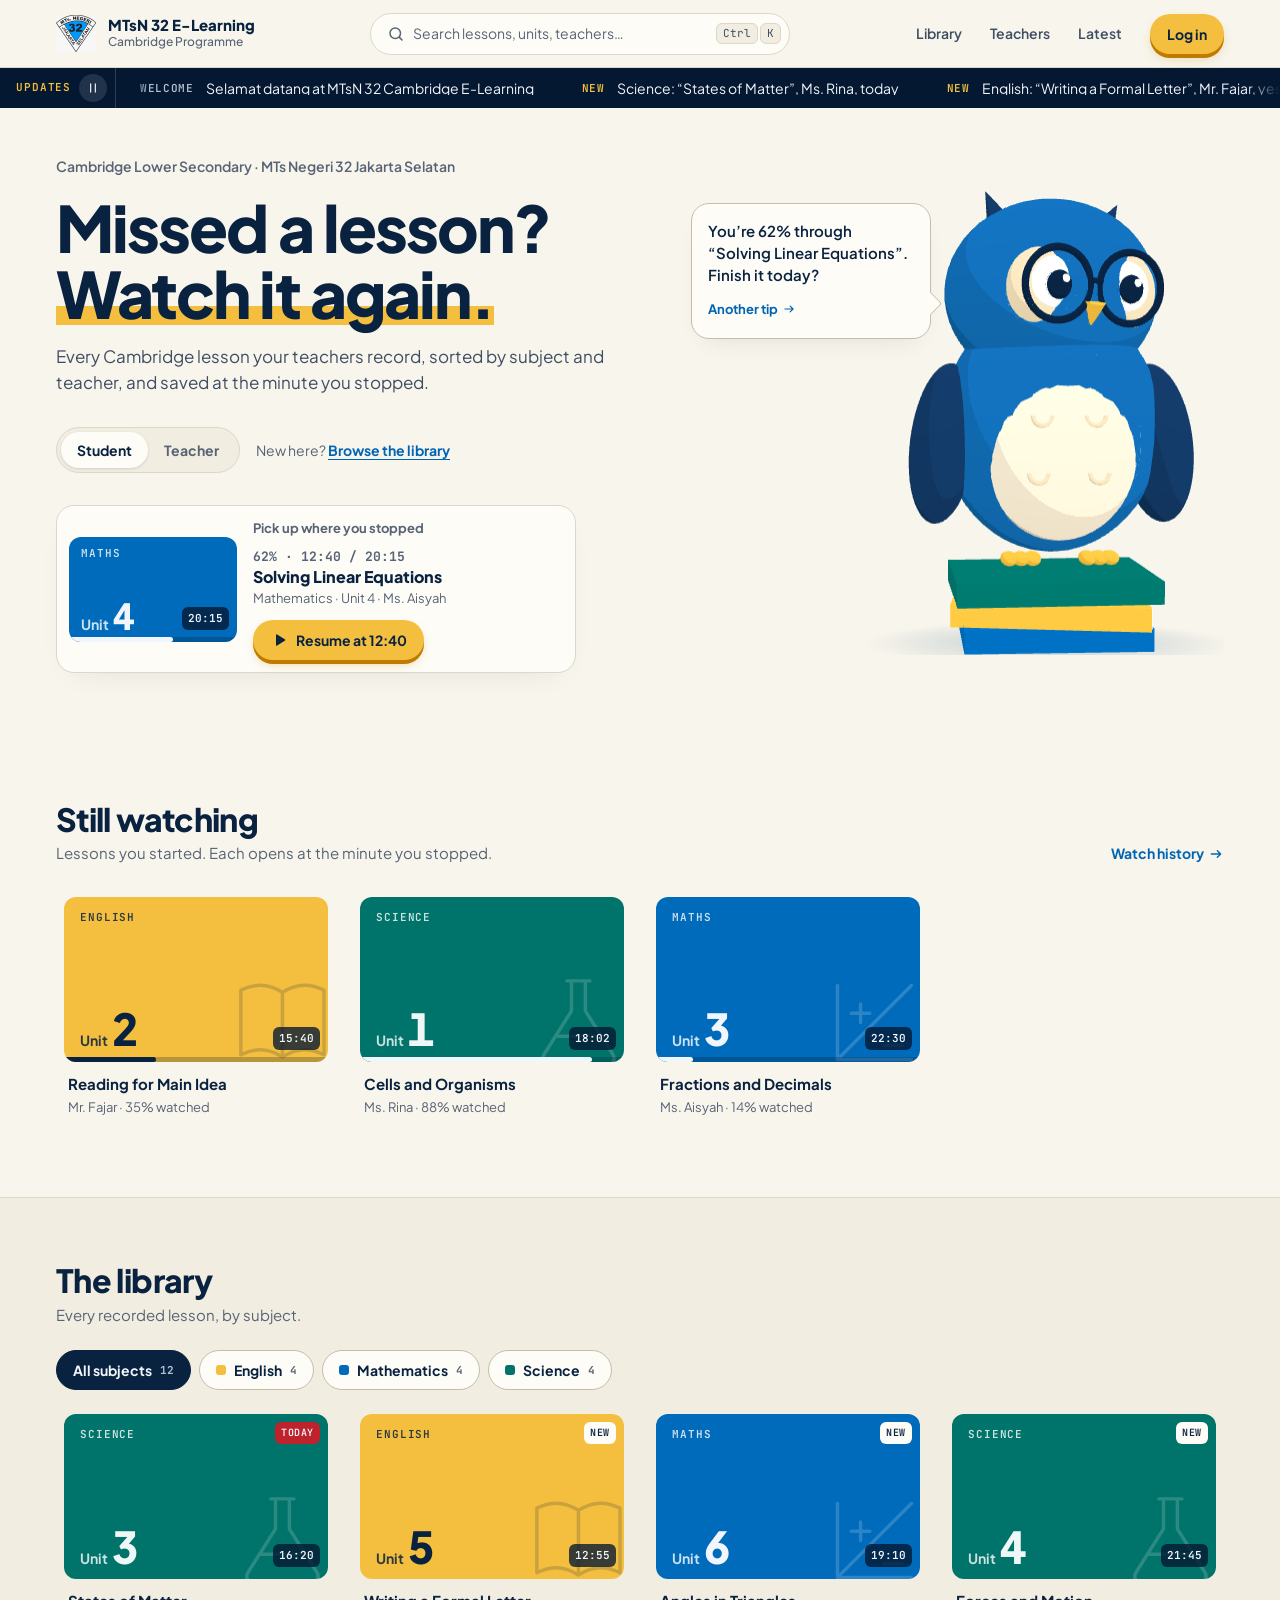
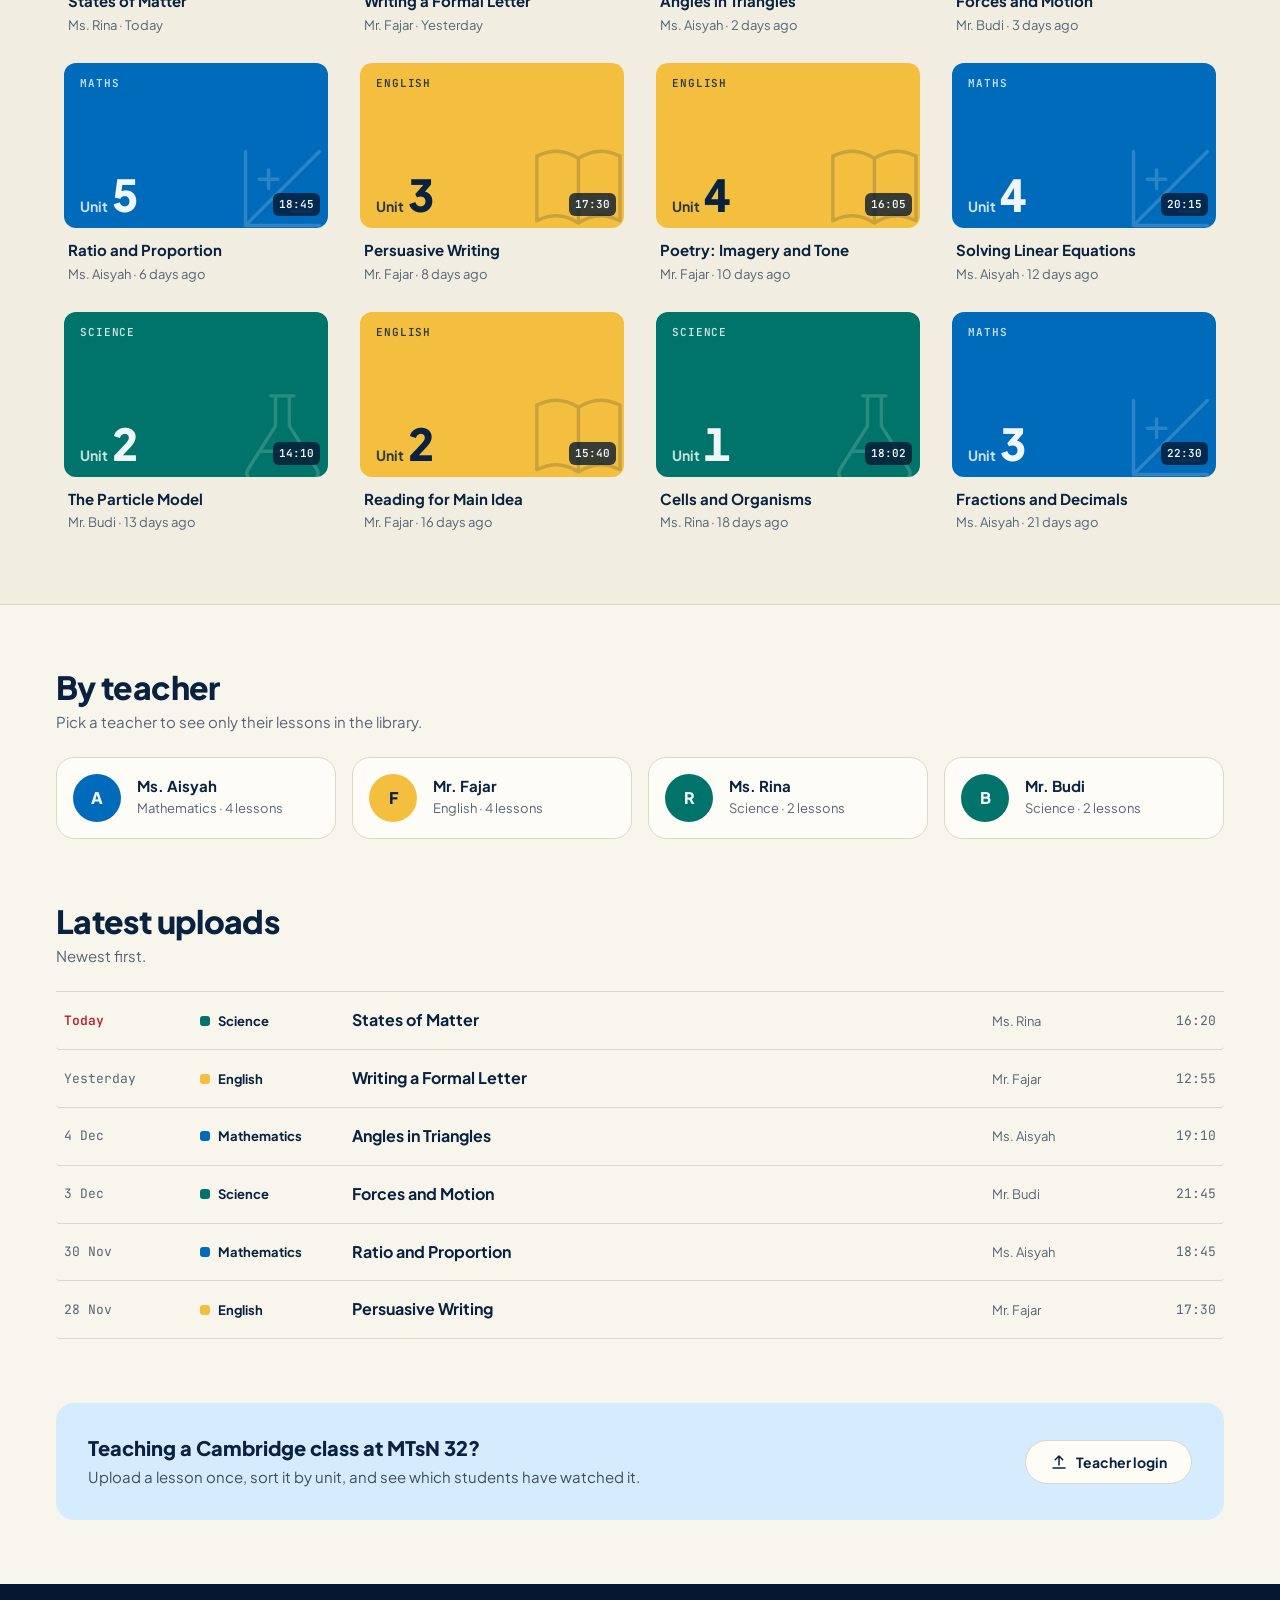
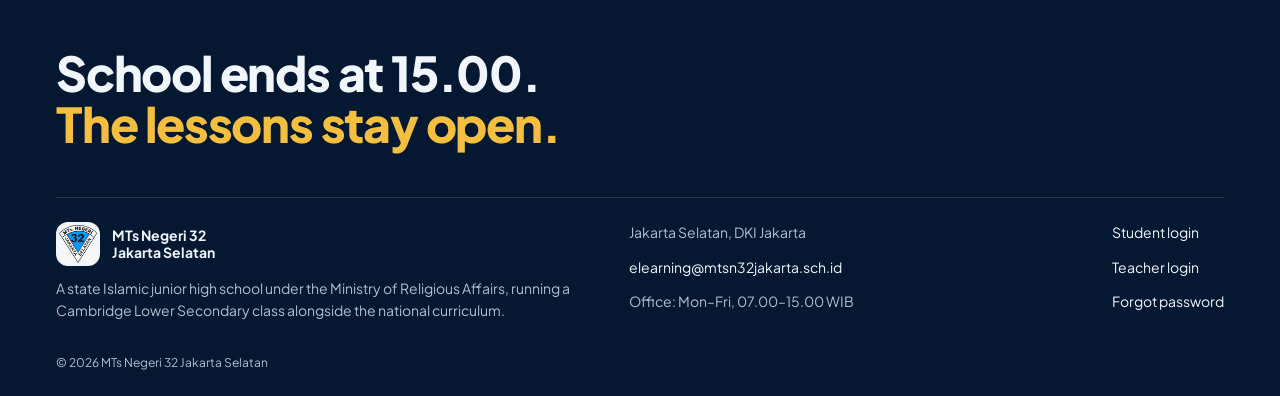
==== commit 96dc7d05: "Add a 3D owl mascot to the landing page hero; remove cube from login - mascot.js: a three.js owl bui" ====
--- a/index.html
+++ b/index.html
@@ -12,7 +12,8 @@
   <link rel="stylesheet" href="tokens.css" />
   <style>
     /* Hallmark · genre: playful · macrostructure: Ecosystem Index · theme: custom (brand navy + blue, gold action, cream paper)
-     * surfaces: resume · continue rail · library by subject · by teacher · latest list · enrichment: none (thumbnails carry imagery)
+     * surfaces: resume · continue rail · library by subject · by teacher · latest list
+     * enrichment: H9 custom centrepiece, Tier-D three.js owl mascot built from primitives (mascot.js), SVG fallback
      * nav: N13 inline search pill (+ running-text ticker) · footer: Ft5 statement
      * tone: soft/playful · audience: MTsN 32 Cambridge students (12–15), teachers · use: resume or find a lesson
      * pre-emit critique: P4 H5 E4 S5 R4 V5 · contrast: pass (40–41) · honest: pass (46) · mobile: pass (34, 49–57)
@@ -130,7 +131,7 @@
 
     /* ============ HERO · positioning + featured resume ============ */
     .hero { padding-block: var(--space-xl) var(--space-2xl); }
-    .hero .shell { display: grid; grid-template-columns: minmax(0, 7fr) minmax(0, 5fr); gap: var(--space-xl); align-items: center; }
+    .hero .shell { display: grid; grid-template-columns: minmax(0, 11fr) minmax(0, 10fr); gap: var(--space-xl); align-items: center; }
     .hero-eyebrow { font-size: var(--text-sm); font-weight: 600; color: var(--color-muted); margin-bottom: var(--space-sm); }
     .hero h1 {
       font-size: var(--text-display); line-height: 1.04; font-weight: 800; letter-spacing: -.03em;
@@ -154,18 +155,45 @@
     .role-note { font-size: var(--text-sm); color: var(--color-muted); }
     .role-note a { color: var(--color-accent-deep); font-weight: 700; text-decoration: underline; text-underline-offset: 3px; text-decoration-thickness: 1px; }
 
+    /* compact resume card under the headline */
     .resume {
-      background: var(--color-card); border: 1px solid var(--color-rule); border-radius: var(--radius-card);
-      padding: var(--space-xs); box-shadow: 0 16px 40px -20px var(--color-shadow);
-    }
-    .resume-label { display: flex; justify-content: space-between; align-items: center; padding: var(--space-3xs) var(--space-2xs) var(--space-xs); font-size: var(--text-sm); font-weight: 700; }
-    .resume-label .mono { font-size: var(--text-xs); color: var(--color-muted); font-weight: 500; }
-    .resume .thumb { aspect-ratio: 16/9; }
-    .resume .thumb .unit { font-size: 4.5rem; }
-    .resume-body { padding: var(--space-sm) var(--space-2xs) var(--space-2xs); display: grid; gap: var(--space-sm); }
-    .resume-body h2 { font-size: var(--text-lg); line-height: 1.25; font-weight: 800; letter-spacing: -.01em; }
-    .resume-body p { font-size: var(--text-sm); color: var(--color-muted); margin-top: var(--space-3xs); }
+      margin-top: var(--space-lg); display: grid; grid-template-columns: 168px minmax(0, 1fr); gap: var(--space-sm); align-items: center;
+      background: var(--color-card); border: 1px solid var(--color-rule); border-radius: var(--radius-card); padding: var(--space-xs);
+      max-width: 520px; box-shadow: 0 12px 32px -20px var(--color-shadow);
+    }
+    .resume .thumb { aspect-ratio: 16/10; padding: var(--space-2xs) var(--space-xs); }
+    .resume .thumb .unit { font-size: 2.25rem; }
+    .resume .thumb .glyph { display: none; }
+    .resume-body { display: grid; gap: var(--space-xs); min-width: 0; }
+    .resume-label { font-size: var(--text-xs); font-weight: 700; color: var(--color-muted); display: flex; gap: var(--space-2xs); flex-wrap: wrap; }
+    .resume-body h2 { font-size: var(--text-md); line-height: 1.3; font-weight: 800; }
+    .resume-body p { font-size: 13px; color: var(--color-muted); }
     .resume-body .btn { justify-self: start; }
+
+    /* ============ OWL MASCOT (three.js, see mascot.js) ============ */
+    .owl-stage { position: relative; height: 480px; display: grid; }
+    .owl-stage canvas { width: 100% !important; height: 100% !important; display: block; cursor: pointer; touch-action: pan-y; }
+    .owl-fallback { place-self: center; width: min(62%, 260px); height: auto; }
+    .has-3d .owl-fallback { display: none; }
+    .bubble {
+      position: absolute; top: 6%; left: 0; max-width: 240px; z-index: 2;
+      background: var(--color-card); border: 1px solid var(--color-rule-2); border-radius: var(--radius-card);
+      padding: var(--space-sm); box-shadow: 0 12px 28px -16px var(--color-shadow);
+      transition: opacity var(--dur-med) var(--ease-out), transform var(--dur-med) var(--ease-out);
+    }
+    .bubble::after { /* tail pointing at the owl */
+      content: ""; position: absolute; right: -9px; bottom: 26px; width: 16px; height: 16px; background: var(--color-card);
+      border-right: 1px solid var(--color-rule-2); border-bottom: 1px solid var(--color-rule-2); transform: rotate(-45deg); border-radius: 0 0 4px 0;
+    }
+    .bubble.swap { opacity: 0; transform: translateY(4px); }
+    .bubble p { font-size: 15px; font-weight: 600; line-height: 1.45; color: var(--color-ink); }
+    .bubble-more {
+      margin-top: var(--space-xs); display: inline-flex; align-items: center; gap: var(--space-3xs); border: 0; background: none; cursor: pointer;
+      font-size: 13px; font-weight: 700; color: var(--color-accent-deep); padding: 2px 0; border-radius: 4px; white-space: nowrap;
+    }
+    .bubble-more:hover { text-decoration: underline; text-underline-offset: 3px; }
+    .bubble-more:active { color: var(--color-ink); }
+    .bubble-more .icon { width: 14px; height: 14px; }
 
     /* ============ THUMBNAILS + CARDS ============ */
     .thumb {
@@ -346,7 +374,9 @@
       .nav-links { flex-direction: column; align-items: stretch; margin-bottom: var(--space-xs); }
       .nav-links a { padding: var(--space-xs); font-size: 15px; border-radius: var(--radius-input); }
       .nav-actions .btn { flex: 1; }
-      .hero .shell { grid-template-columns: minmax(0, 1fr); gap: var(--space-lg); }
+      .hero .shell { grid-template-columns: minmax(0, 1fr); gap: var(--space-md); }
+      .owl-stage { height: 360px; order: -1; }
+      .bubble { top: 2%; max-width: 230px; }
       .hero { padding-block: var(--space-lg) var(--space-xl); }
     }
     @media (min-width: 901px) {
@@ -354,6 +384,11 @@
     }
     @media (max-width: 560px) {
       .brand small, .ticker-label .txt, .resume-label .mono { display: none; }
+      .owl-stage { height: 300px; }
+      .bubble { max-width: 60%; padding: var(--space-xs); }
+      .bubble p { font-size: 14px; }
+      .resume { grid-template-columns: 112px minmax(0, 1fr); }
+      .resume .thumb .unit { font-size: 1.75rem; }
       .latest a { grid-template-columns: 5.25rem minmax(0, 1fr) 3.5rem; gap: var(--space-xs); }
       .brand strong { font-size: 14px; }
       .grid { grid-template-columns: repeat(2, minmax(0, 1fr)); gap: var(--space-2xs); }
@@ -426,7 +461,7 @@
           <li><a href="#latest">Latest</a></li>
         </ul>
         <div class="nav-actions">
-          <a href="#" class="btn btn--push btn--sm">Log in</a>
+          <a href="login.html" class="btn btn--push btn--sm">Log in</a>
         </div>
       </nav>
     </div>
@@ -459,19 +494,37 @@
             </div>
             <p class="role-note" id="roleNote" aria-live="polite"></p>
           </div>
-        </div>
-
-        <article class="resume" aria-labelledby="resumeTitle">
-          <div class="resume-label"><span>Pick up where you stopped</span><span class="mono" id="resumeWhen"></span></div>
-          <a href="#" id="resumeThumbLink" tabindex="-1" aria-hidden="true"><div class="thumb" id="resumeThumb"></div></a>
-          <div class="resume-body">
-            <div>
-              <h2 id="resumeTitle"></h2>
-              <p id="resumeMeta"></p>
+
+          <article class="resume" aria-labelledby="resumeTitle">
+            <a href="#" id="resumeThumbLink" tabindex="-1" aria-hidden="true"><div class="thumb" id="resumeThumb"></div></a>
+            <div class="resume-body">
+              <div>
+                <p class="resume-label"><span>Pick up where you stopped</span><span class="mono" id="resumeWhen"></span></p>
+                <h2 id="resumeTitle"></h2>
+                <p id="resumeMeta"></p>
+              </div>
+              <a href="#" class="btn btn--push btn--sm" id="resumeBtn"><svg class="icon icon-fill" aria-hidden="true"><use href="#i-play"/></svg><span></span></a>
             </div>
-            <a href="#" class="btn btn--push" id="resumeBtn"><svg class="icon icon-fill" aria-hidden="true"><use href="#i-play"/></svg><span></span></a>
+          </article>
+        </div>
+
+        <div class="owl-stage" id="owlStage">
+          <div class="bubble" id="owlBubble">
+            <p id="owlSays" aria-live="polite"></p>
+            <button class="bubble-more" id="owlMore" type="button">Another tip <svg class="icon" aria-hidden="true"><use href="#i-arrow"/></svg></button>
           </div>
-        </article>
+          <!-- Static owl if WebGL is unavailable; mascot.js hides it once the 3D owl draws -->
+          <svg class="owl-fallback" viewBox="0 0 200 220" role="img" aria-label="The e-learning owl, wearing round glasses">
+            <ellipse cx="100" cy="130" rx="70" ry="78" fill="var(--color-owl-body)"/>
+            <ellipse cx="100" cy="150" rx="46" ry="52" fill="var(--color-owl-belly)"/>
+            <path d="M44 70 58 34 78 62ZM156 70 142 34 122 62Z" fill="var(--color-owl-body)"/>
+            <circle cx="76" cy="92" r="24" fill="var(--color-card)"/><circle cx="124" cy="92" r="24" fill="var(--color-card)"/>
+            <circle cx="78" cy="94" r="10" fill="var(--color-ink)"/><circle cx="122" cy="94" r="10" fill="var(--color-ink)"/>
+            <circle cx="76" cy="92" r="27" fill="none" stroke="var(--color-ink)" stroke-width="4"/><circle cx="124" cy="92" r="27" fill="none" stroke="var(--color-ink)" stroke-width="4"/>
+            <path d="M92 110h16l-8 14z" fill="var(--color-action)"/>
+          </svg>
+        </div>
+
       </div>
     </section>
 
@@ -525,7 +578,7 @@
             <h2 id="teachH">Teaching a Cambridge class at MTsN 32?</h2>
             <p>Upload a lesson once, sort it by unit, and see which students have watched it.</p>
           </div>
-          <a href="#" class="btn btn--soft"><svg class="icon" aria-hidden="true"><use href="#i-upload"/></svg>Teacher login</a>
+          <a href="teacher.html" class="btn btn--soft"><svg class="icon" aria-hidden="true"><use href="#i-upload"/></svg>Teacher login</a>
         </div>
       </div>
     </section>
@@ -549,9 +602,9 @@
           <span>Office: Mon–Fri, 07.00–15.00 WIB</span>
         </div>
         <ul class="foot-links">
-          <li><a href="#">Student login</a></li>
-          <li><a href="#">Teacher login</a></li>
-          <li><a href="#">Forgot password</a></li>
+          <li><a href="login.html">Student login</a></li>
+          <li><a href="teacher.html">Teacher login</a></li>
+          <li><a href="login.html#forgot">Forgot password</a></li>
         </ul>
       </div>
       <p class="foot-copy">© <span id="year"></span> MTs Negeri 32 Jakarta Selatan</p>
@@ -730,7 +783,7 @@
       student: { lead: "Every Cambridge lesson your teachers record, sorted by subject and teacher, and saved at the minute you stopped.",
                  note: `New here? <a href="#library">Browse the library</a>` },
       teacher: { lead: "Record a lesson once and every Cambridge class can rewatch it. Sort it by unit and see who has watched it.",
-                 note: `<a href="#">Upload a lesson</a> or open the teacher dashboard` },
+                 note: `<a href="teacher.html">Log in as a teacher</a> to upload a lesson` },
     };
     const roleBtns = document.querySelectorAll(".role-switch button");
     function setRole(r) {
@@ -740,6 +793,34 @@
     }
     roleBtns.forEach(b => b.addEventListener("click", () => setRole(b.dataset.role)));
     setRole("student");
+
+    /* ---------- Owl speech bubble (mascot.js fires "owl:poke" when the owl is clicked) ---------- */
+    const today = LESSONS.find(l => l.daysAgo === 0);
+    const weekCount = LESSONS.filter(l => l.daysAgo <= 7).length;
+    const TIPS = {
+      student: [
+        `You’re ${last.progress}% through “${last.title}”. Finish it today?`,
+        today && `New today: “${today.title}” from ${teacherOf(today).name}.`,
+        "Missed a class? Every recorded lesson stays in the library.",
+        "Tip: press / to search any lesson, unit or teacher.",
+      ].filter(Boolean),
+      teacher: [
+        `Hi! ${weekCount} lessons were uploaded this week.`,
+        "Log in as a teacher to upload a lesson or reset a student’s password.",
+        "Students can rewatch any lesson you record, as often as they need.",
+      ],
+    };
+    let tipRole = "student", tipIndex = 0;
+    function say(i) {
+      const list = TIPS[tipRole]; tipIndex = (i + list.length) % list.length;
+      const bubble = $("owlBubble");
+      bubble.classList.add("swap");
+      setTimeout(() => { $("owlSays").textContent = list[tipIndex]; bubble.classList.remove("swap"); }, matchMedia("(prefers-reduced-motion: reduce)").matches ? 0 : 160);
+    }
+    $("owlSays").textContent = TIPS.student[0];
+    $("owlMore").addEventListener("click", () => { say(tipIndex + 1); window.dispatchEvent(new Event("owl:hop")); });
+    window.addEventListener("owl:poke", () => say(tipIndex + 1));
+    roleBtns.forEach(b => b.addEventListener("click", () => { tipRole = b.dataset.role; say(0); }));
 
     /* ---------- Search (N13) ---------- */
     const cmdk = $("cmdk"), input = $("cmdkInput"), results = $("cmdkResults");
@@ -809,5 +890,6 @@
     renderTabs(); renderLibrary();
     $("year").textContent = new Date().getFullYear();
   </script>
+  <script type="module" src="mascot.js"></script>
 </body>
 </html>
--- a/tokens.css
+++ b/tokens.css
@@ -31,6 +31,15 @@
   --color-focus-dark:  oklch(85% 0.14 85);
   --color-scrim:       oklch(20% 0.05 255 / 0.45);
   --color-shadow:      oklch(25% 0.065 255 / 0.14);
+  --color-error:       oklch(50% 0.18 25);   /* 4.5:1 on paper + card */
+  --color-error-tint:  oklch(95% 0.03 25);
+  --color-success:     oklch(48% 0.11 160);
+
+  /* Owl mascot (read by mascot.js, so the 3D owl uses the same system) */
+  --color-owl-body:  oklch(52% 0.14 250);   /* brand blue, deeper */
+  --color-owl-wing:  oklch(34% 0.09 255);
+  --color-owl-belly: oklch(95% 0.03 85);
+  --color-owl-face:  oklch(90% 0.05 85);
 
   /* Subjects: one colour each */
   --color-math:     oklch(52% 0.15 250);
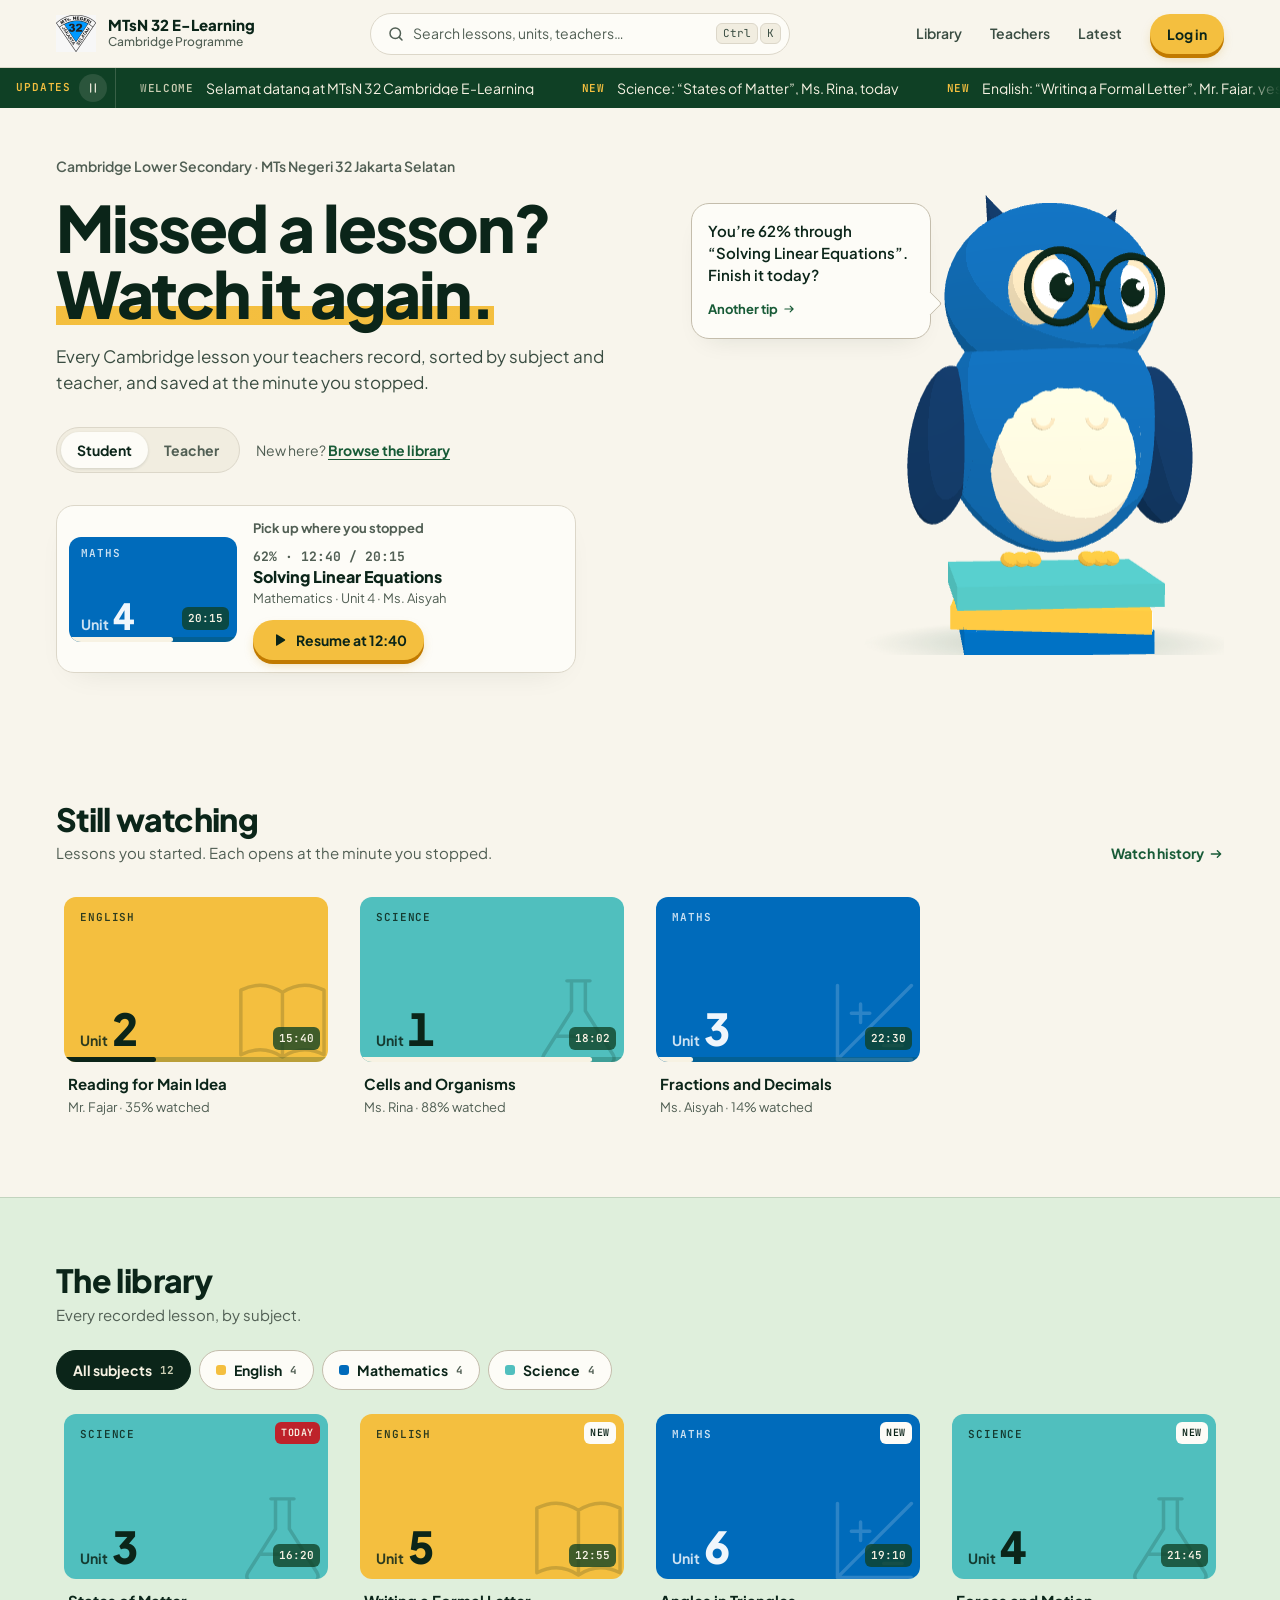
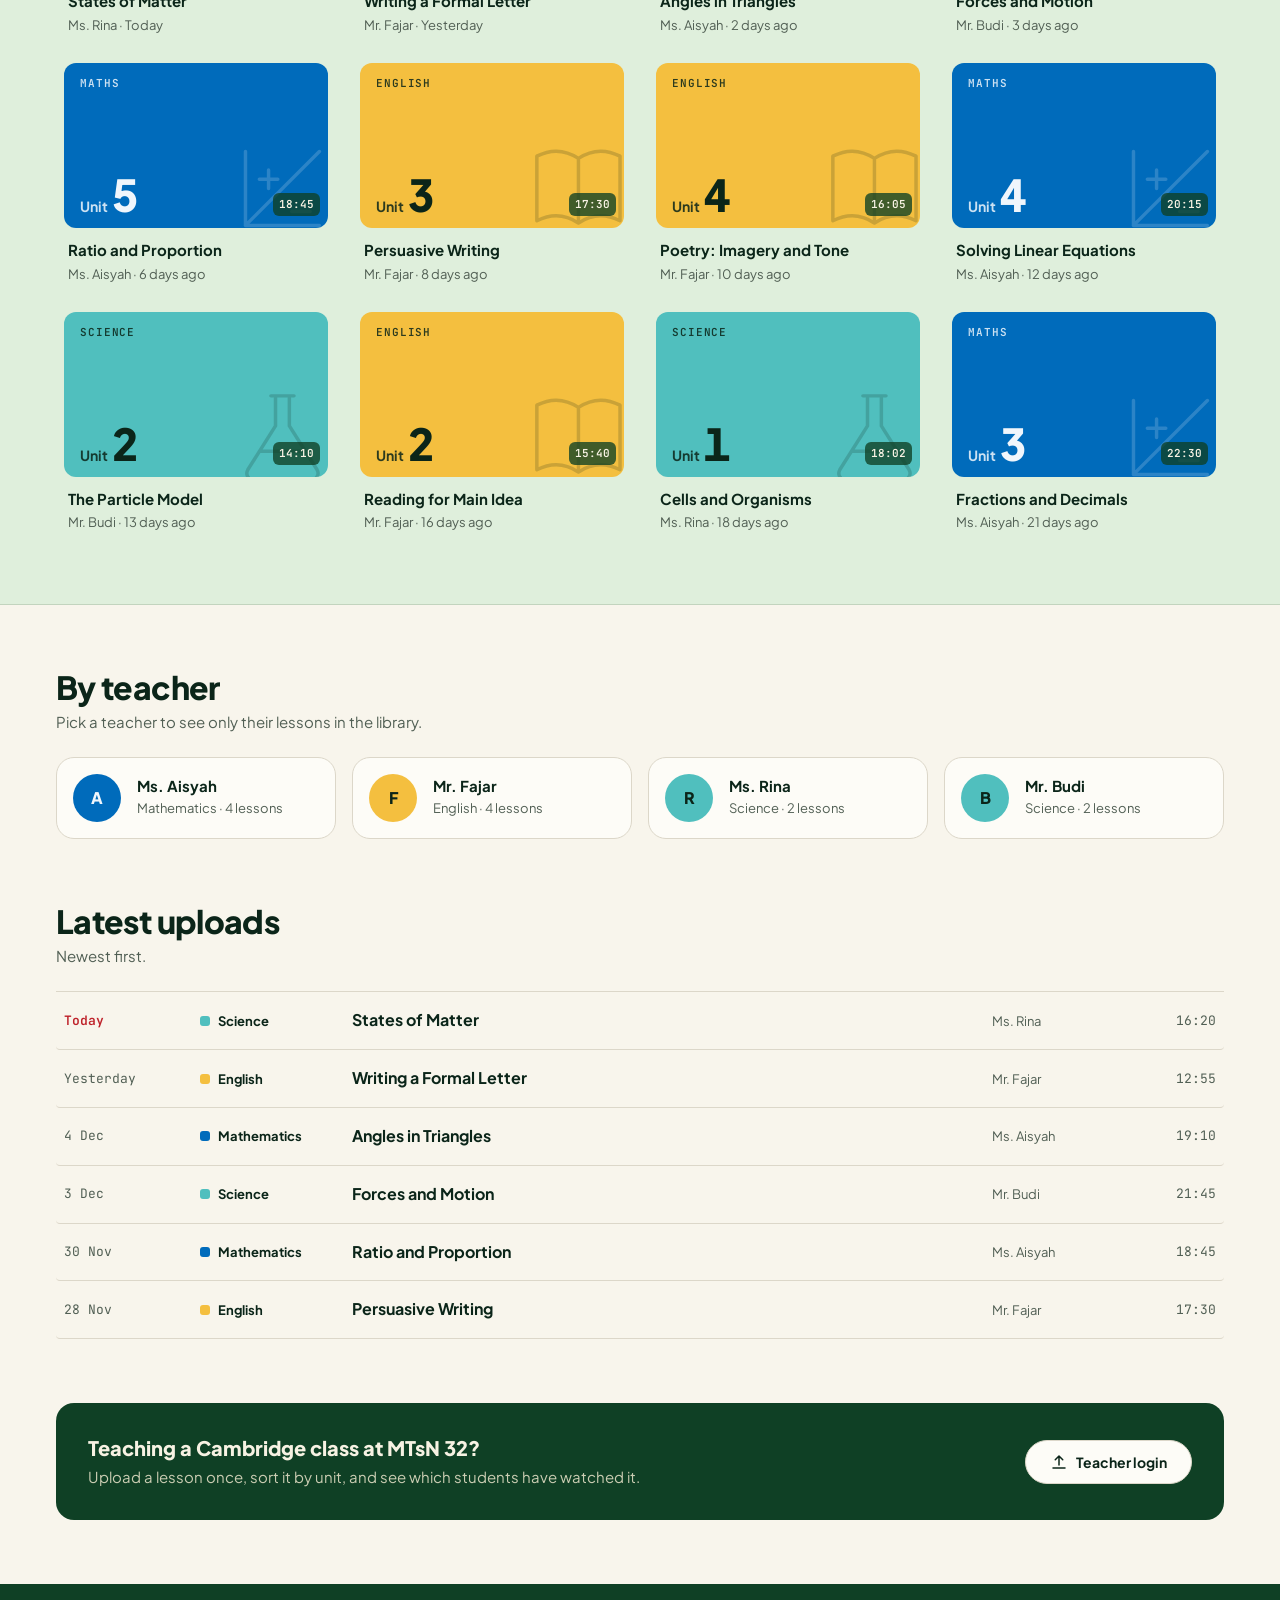
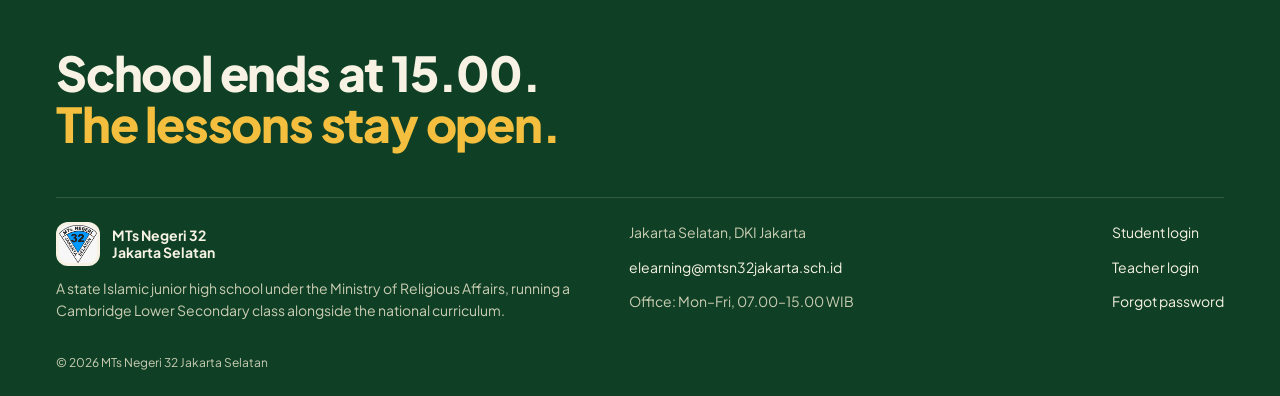
==== commit 5ad0cf7d: "Swap navy for forest green as the dark colour, keep cream - tokens.css: forest green anchor (running" ====
--- a/index.html
+++ b/index.html
@@ -11,7 +11,7 @@
   <link href="https://fonts.googleapis.com/css2?family=Plus+Jakarta+Sans:wght@400;500;600;700;800&family=JetBrains+Mono:wght@500;600&display=swap" rel="stylesheet" />
   <link rel="stylesheet" href="tokens.css" />
   <style>
-    /* Hallmark · genre: playful · macrostructure: Ecosystem Index · theme: custom (brand navy + blue, gold action, cream paper)
+    /* Hallmark · genre: playful · macrostructure: Ecosystem Index · theme: custom (cream paper, forest green anchor, gold action; blue owl + Maths)
      * surfaces: resume · continue rail · library by subject · by teacher · latest list
      * enrichment: H9 custom centrepiece, Tier-D three.js owl mascot built from primitives (mascot.js), SVG fallback
      * nav: N13 inline search pill (+ running-text ticker) · footer: Ft5 statement
@@ -231,7 +231,7 @@
 
     /* ============ SECTIONS ============ */
     .section { padding-block: var(--space-2xl); }
-    .band { background: var(--color-paper-2); border-block: 1px solid var(--color-rule); }
+    .band { background: var(--color-band); border-block: 1px solid var(--color-band-rule); }
     .rail-head { display: flex; justify-content: space-between; align-items: flex-end; gap: var(--space-sm); flex-wrap: wrap; margin-bottom: var(--space-md); }
     .rail-head h2 { font-size: var(--text-2xl); font-weight: 800; letter-spacing: -.02em; line-height: 1.15; }
     .rail-head p { color: var(--color-muted); font-size: 15px; margin-top: var(--space-3xs); }
@@ -304,9 +304,10 @@
     .latest .len { font-size: 13px; color: var(--color-muted); text-align: right; }
 
     /* Teacher band */
-    .teach-band { background: var(--color-accent-tint); border-radius: var(--radius-card); padding: var(--space-lg); display: flex; align-items: center; justify-content: space-between; gap: var(--space-md); flex-wrap: wrap; }
+    .teach-band { background: var(--color-night); color: var(--color-on-dark); border-radius: var(--radius-card); padding: var(--space-lg); display: flex; align-items: center; justify-content: space-between; gap: var(--space-md); flex-wrap: wrap; }
     .teach-band h2 { font-size: var(--text-lg); font-weight: 800; line-height: 1.3; }
-    .teach-band p { color: var(--color-ink-2); font-size: 15px; margin-top: var(--space-3xs); max-width: 60ch; }
+    .teach-band p { color: var(--color-on-dark-2); font-size: 15px; margin-top: var(--space-3xs); max-width: 60ch; }
+    .teach-band :focus-visible { outline-color: var(--color-focus-dark); }
 
     /* ============ FOOTER · Ft5 statement ============ */
     footer { background: var(--color-night); color: var(--color-on-dark-2); padding-block: var(--space-2xl) var(--space-md); }
--- a/tokens.css
+++ b/tokens.css
@@ -1,7 +1,7 @@
-/* Hallmark · tokens · theme: custom (vibe: "friendly school library, navy + brand blue + gold")
- * paper oklch(97% 0.012 90) · accent oklch(66% 0.17 245) brand blue · action oklch(83% 0.15 85) gold
- * display + body: Plus Jakarta Sans · labels: JetBrains Mono
- * axes: light / rounded-sans / cool (blue) with warm action
+/* Hallmark · tokens · theme: custom (vibe: "madrasah library: cream paper, forest green, gold")
+ * paper oklch(97% 0.012 90) cream · anchor oklch(33% 0.07 155) forest green · action oklch(83% 0.15 85) gold
+ * brand blue kept for the logo world: owl + Maths · display + body: Plus Jakarta Sans · labels: JetBrains Mono
+ * axes: light / rounded-sans / chromatic-other (green) with warm action
  */
 :root {
   /* Paper + ink (neutrals tinted, never pure white or black) */
@@ -9,28 +9,30 @@
   --color-paper-2: oklch(94.5% 0.018 90);
   --color-paper-3: oklch(91.5% 0.022 90);
   --color-card:    oklch(99% 0.006 90);
-  --color-ink:     oklch(25% 0.065 255);   /* school navy */
-  --color-ink-2:   oklch(42% 0.04 255);
-  --color-muted:   oklch(50% 0.03 255);
+  --color-ink:     oklch(24% 0.04 160);    /* green-black text */
+  --color-ink-2:   oklch(40% 0.03 160);
+  --color-muted:   oklch(47% 0.025 150);
   --color-rule:    oklch(88% 0.02 90);
   --color-rule-2:  oklch(80% 0.025 90);
 
   /* Brand */
-  --color-accent:      oklch(66% 0.17 245);  /* brand blue #0399ff: marks, progress, highlights on dark */
-  --color-accent-deep: oklch(50% 0.15 250);  /* blue that carries light text / link text on paper */
-  --color-accent-tint: oklch(93% 0.035 245);
+  --color-accent:      oklch(52% 0.11 155);  /* green for marks + hover mixes */
+  --color-accent-deep: oklch(42% 0.09 155);  /* links, labels, checkbox on paper (7:1) */
+  --color-accent-tint: oklch(93% 0.035 145);
+  --color-band:        oklch(93.5% 0.03 140); /* pale sage band behind the library */
+  --color-band-rule:   oklch(85% 0.035 140);
   --color-action:      oklch(83% 0.15 85);   /* gold: the one primary push button */
   --color-action-deep: oklch(64% 0.14 70);
   --color-action-cast: oklch(70% 0.14 80 / 0.4);
   --color-action-tint: oklch(94% 0.05 90);
   --color-pop:         oklch(52% 0.19 25);   /* coral: "new today" only (4.5:1 on paper and under light text) */
-  --color-on-dark:     oklch(97% 0.01 250);
-  --color-on-dark-2:   oklch(80% 0.03 250);
-  --color-night:       oklch(21% 0.055 255); /* ticker + footer */
-  --color-focus:       oklch(50% 0.15 250);
+  --color-on-dark:     oklch(96% 0.02 90);   /* cream text on green */
+  --color-on-dark-2:   oklch(84% 0.035 110);
+  --color-night:       oklch(33% 0.07 155);  /* forest green: ticker, footer, teacher panel, teacher band */
+  --color-focus:       oklch(42% 0.09 155);
   --color-focus-dark:  oklch(85% 0.14 85);
-  --color-scrim:       oklch(20% 0.05 255 / 0.45);
-  --color-shadow:      oklch(25% 0.065 255 / 0.14);
+  --color-scrim:       oklch(20% 0.04 160 / 0.45);
+  --color-shadow:      oklch(24% 0.04 160 / 0.14);
   --color-error:       oklch(50% 0.18 25);   /* 4.5:1 on paper + card */
   --color-error-tint:  oklch(95% 0.03 25);
   --color-success:     oklch(48% 0.11 160);
@@ -45,9 +47,9 @@
   --color-math:     oklch(52% 0.15 250);
   --color-math-ink: oklch(97% 0.01 250);
   --color-eng:      oklch(83% 0.15 85);
-  --color-eng-ink:  oklch(25% 0.065 255);
-  --color-sci:      oklch(50% 0.09 185);
-  --color-sci-ink:  oklch(97% 0.01 185);
+  --color-eng-ink:  oklch(24% 0.04 160);
+  --color-sci:      oklch(74% 0.1 195);    /* light teal, kept clear of the forest green */
+  --color-sci-ink:  oklch(24% 0.04 160);
 
   /* Type */
   --font-body: "Plus Jakarta Sans", system-ui, sans-serif;
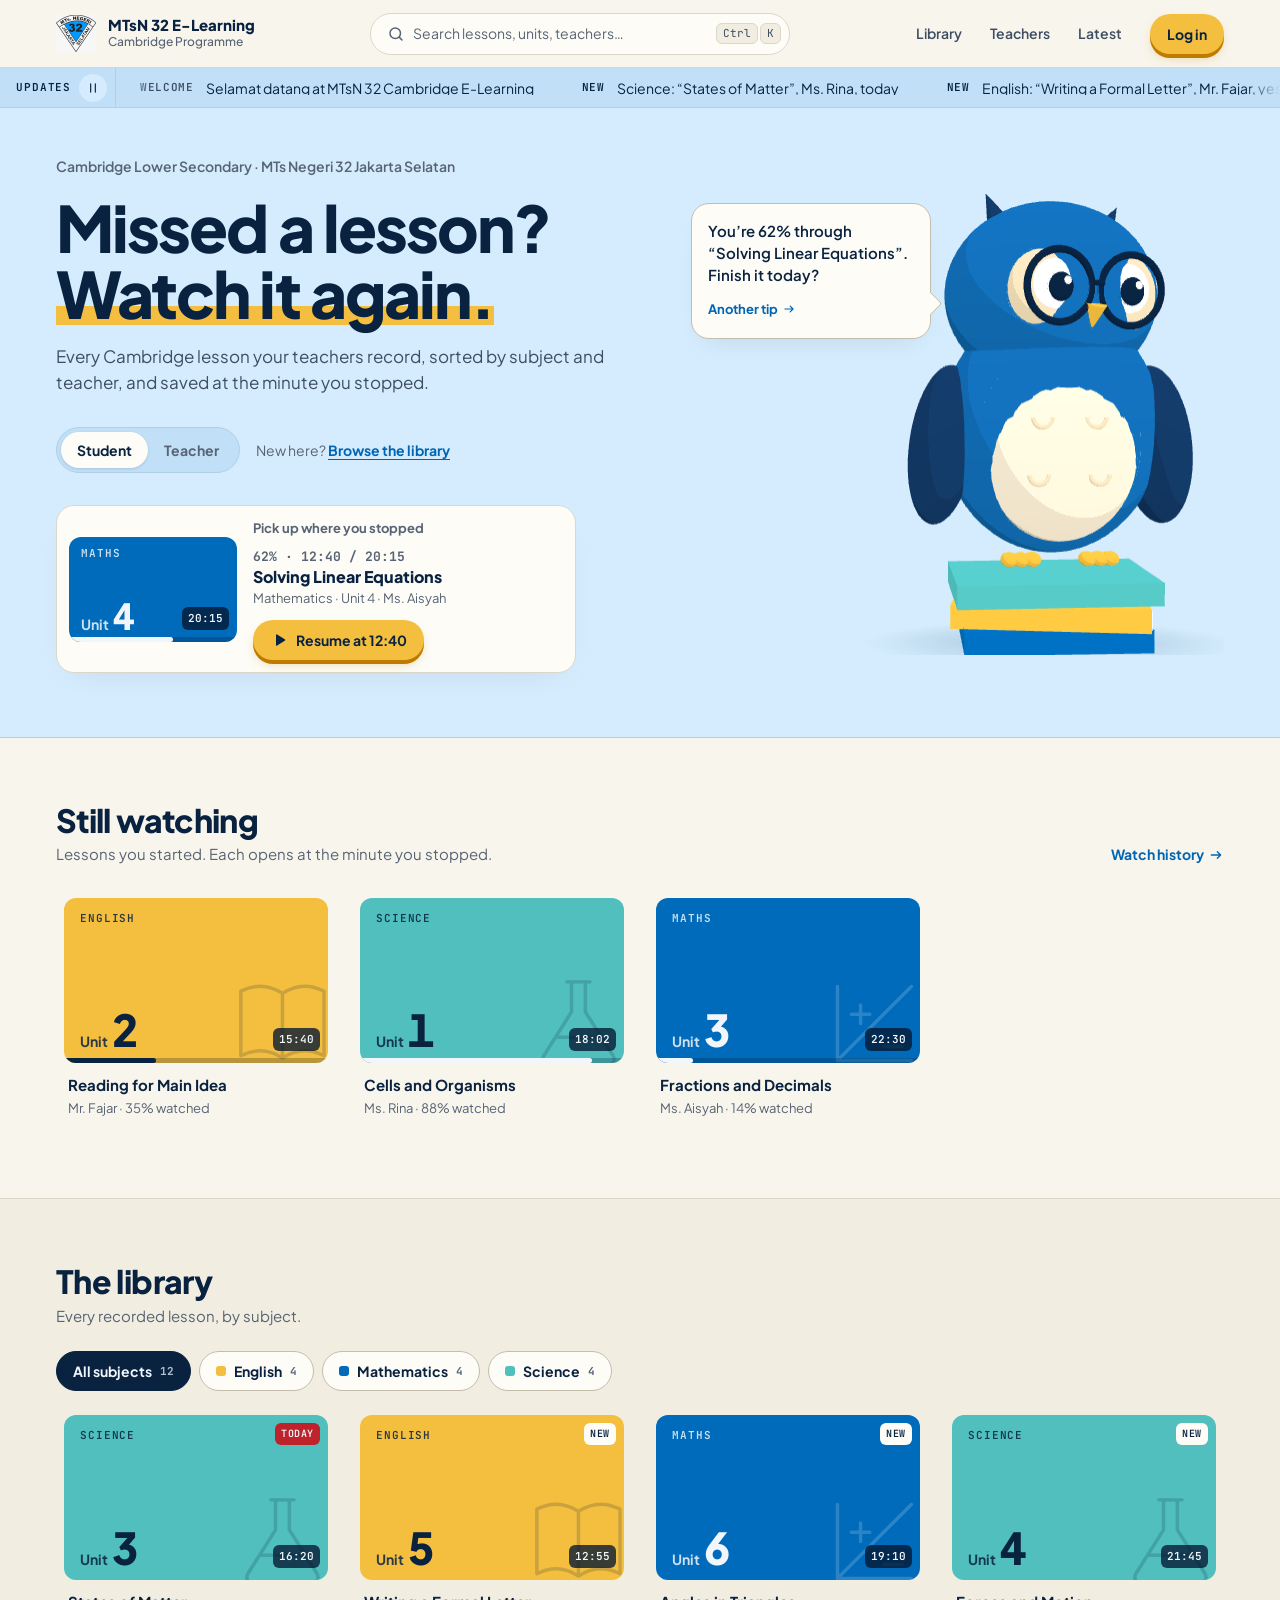
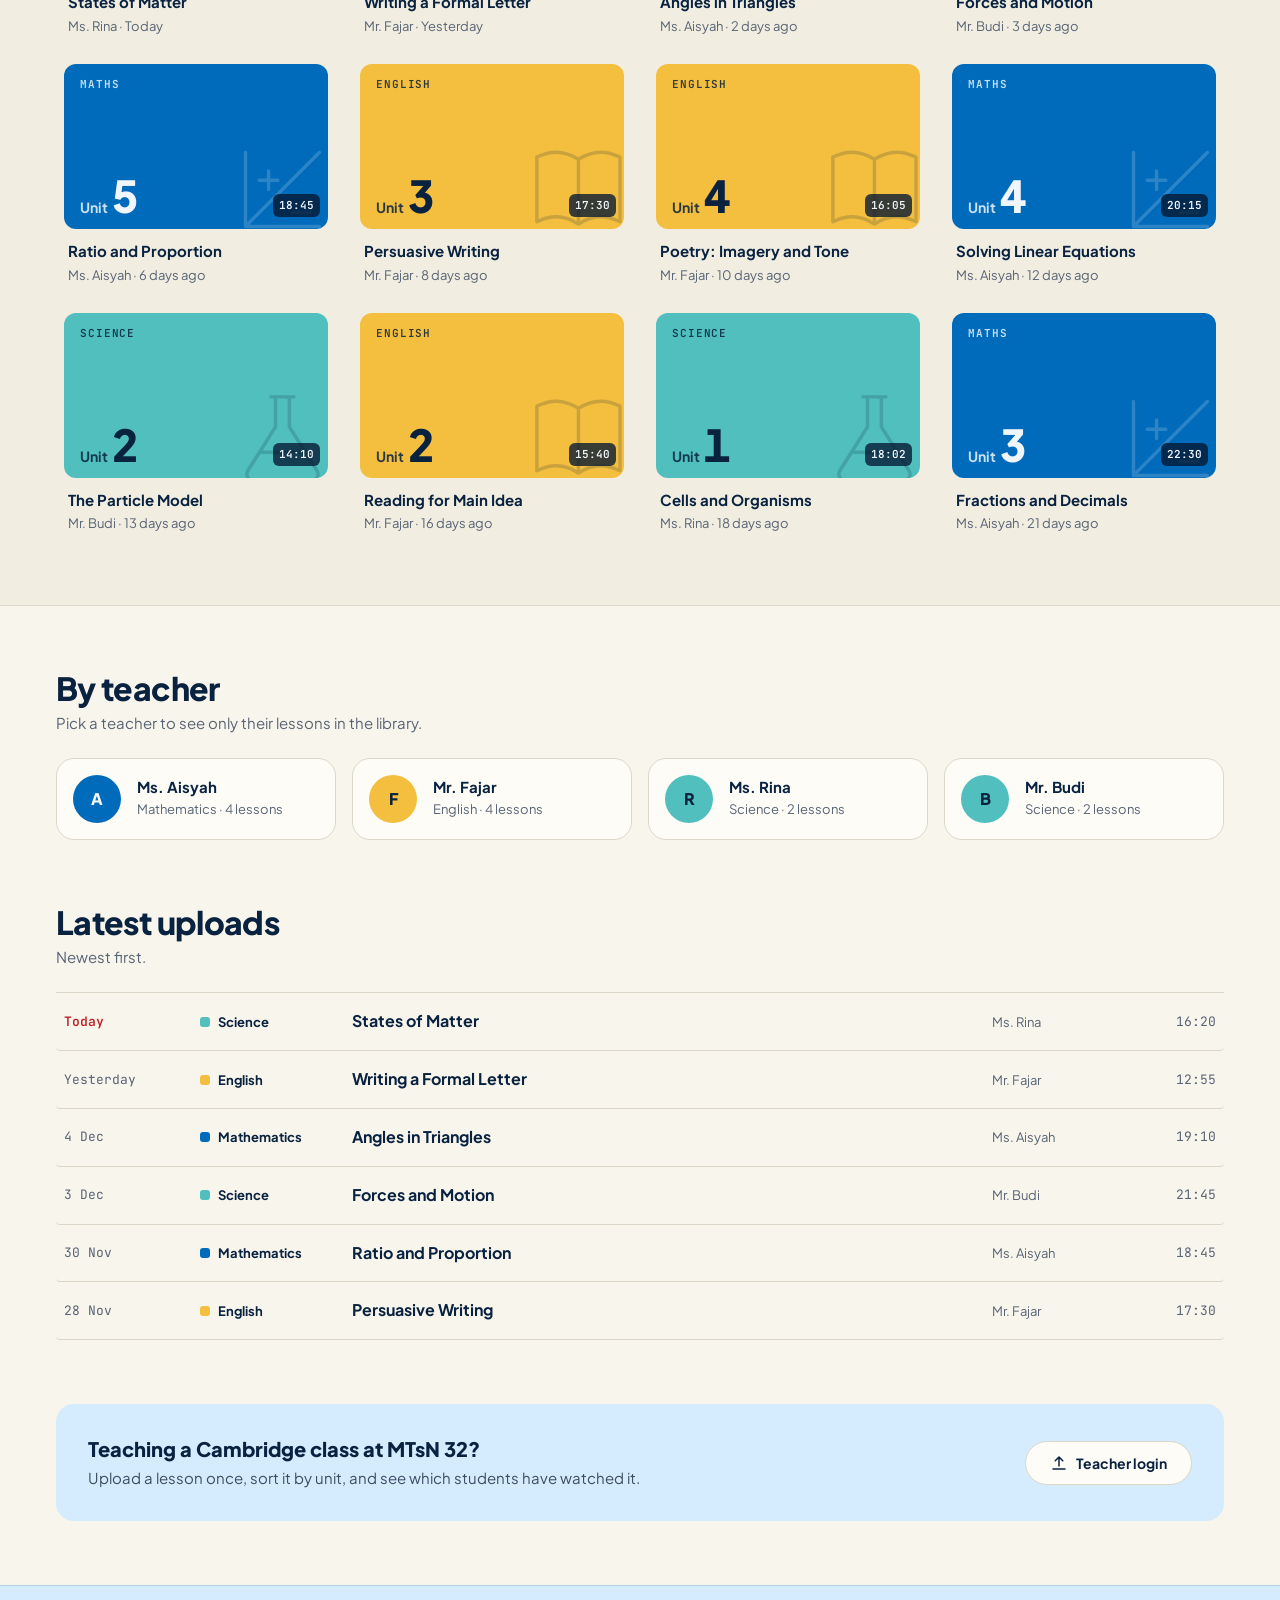
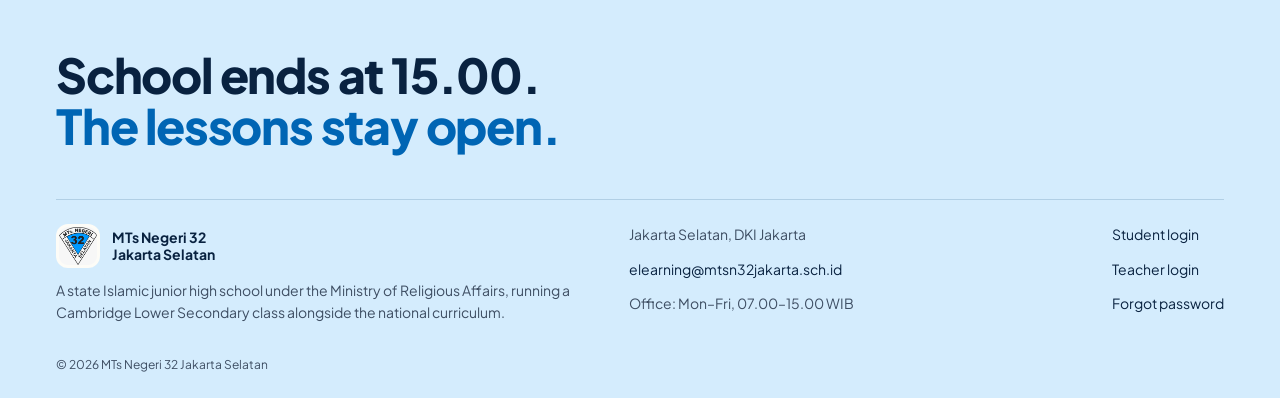
==== commit 2e10c76d: "Light blue hero, running text bar, footer and student login; navy text back Replaces the forest gree" ====
--- a/index.html
+++ b/index.html
@@ -11,7 +11,7 @@
   <link href="https://fonts.googleapis.com/css2?family=Plus+Jakarta+Sans:wght@400;500;600;700;800&family=JetBrains+Mono:wght@500;600&display=swap" rel="stylesheet" />
   <link rel="stylesheet" href="tokens.css" />
   <style>
-    /* Hallmark · genre: playful · macrostructure: Ecosystem Index · theme: custom (cream paper, forest green anchor, gold action; blue owl + Maths)
+    /* Hallmark · genre: playful · macrostructure: Ecosystem Index · theme: custom (cream paper, light blue hero + ticker + footer, navy text, gold action)
      * surfaces: resume · continue rail · library by subject · by teacher · latest list
      * enrichment: H9 custom centrepiece, Tier-D three.js owl mascot built from primitives (mascot.js), SVG fallback
      * nav: N13 inline search pill (+ running-text ticker) · footer: Ft5 statement
@@ -103,21 +103,21 @@
     /* ============ RUNNING TEXT ============ */
     .ticker {
       position: fixed; top: var(--nav-h); left: 0; right: 0; z-index: 290; height: var(--ticker-h);
-      background: var(--color-night); color: var(--color-on-dark); display: flex; align-items: center; overflow: hidden;
-    }
-    .ticker :focus-visible { outline-color: var(--color-focus-dark); }
+      background: var(--color-sky-2); color: var(--color-ink); display: flex; align-items: center; overflow: hidden;
+      border-bottom: 1px solid var(--color-sky-rule);
+    }
     .ticker-label {
       flex-shrink: 0; height: 100%; display: flex; align-items: center; gap: var(--space-2xs);
       padding: 0 var(--space-2xs) 0 var(--space-sm); font-family: var(--font-mono); font-size: 11px; font-weight: 600;
-      letter-spacing: .08em; text-transform: uppercase; color: var(--color-action);
-      border-right: 1px solid color-mix(in oklch, var(--color-on-dark) 18%, transparent);
+      letter-spacing: .08em; text-transform: uppercase; color: var(--color-ink);
+      border-right: 1px solid var(--color-sky-rule);
     }
     .ticker-pause {
       width: 28px; height: 28px; border: 0; border-radius: var(--radius-pill); cursor: pointer; display: grid; place-items: center;
-      background: color-mix(in oklch, var(--color-on-dark) 12%, transparent); color: var(--color-on-dark);
+      background: var(--color-sky); color: var(--color-ink);
       transition: background-color var(--dur-fast) var(--ease-out);
     }
-    .ticker-pause:hover { background: color-mix(in oklch, var(--color-on-dark) 24%, transparent); }
+    .ticker-pause:hover { background: var(--color-card); }
     .ticker-pause .icon { width: 14px; height: 14px; }
     .ticker-pause .i-play, .ticker.paused .ticker-pause .i-pause { display: none; }
     .ticker.paused .ticker-pause .i-play { display: block; }
@@ -125,12 +125,12 @@
     .ticker-move { display: flex; width: max-content; animation: ticker 60s linear infinite; }
     .ticker:hover .ticker-move, .ticker:focus-within .ticker-move, .ticker.paused .ticker-move { animation-play-state: paused; }
     .ticker-item { display: flex; align-items: center; gap: var(--space-xs); padding: 0 var(--space-md); font-size: var(--text-sm); white-space: nowrap; line-height: 1; }
-    .ticker-item b { font-family: var(--font-mono); font-size: 11px; font-weight: 600; letter-spacing: .06em; text-transform: uppercase; color: var(--color-on-dark-2); }
-    .ticker-item b.t-new { color: var(--color-action); }
+    .ticker-item b { font-family: var(--font-mono); font-size: 11px; font-weight: 600; letter-spacing: .06em; text-transform: uppercase; color: var(--color-ink-2); }
+    .ticker-item b.t-new { color: var(--color-ink); }
     @keyframes ticker { to { transform: translateX(-50%); } }
 
     /* ============ HERO · positioning + featured resume ============ */
-    .hero { padding-block: var(--space-xl) var(--space-2xl); }
+    .hero { padding-block: var(--space-xl) var(--space-2xl); background: var(--color-sky); border-bottom: 1px solid var(--color-sky-rule); }
     .hero .shell { display: grid; grid-template-columns: minmax(0, 11fr) minmax(0, 10fr); gap: var(--space-xl); align-items: center; }
     .hero-eyebrow { font-size: var(--text-sm); font-weight: 600; color: var(--color-muted); margin-bottom: var(--space-sm); }
     .hero h1 {
@@ -144,7 +144,7 @@
     }
     .hero .lead { margin-top: var(--space-sm); font-size: 1.0625rem; color: var(--color-ink-2); max-width: 54ch; }
     .role-row { margin-top: var(--space-lg); display: flex; flex-wrap: wrap; align-items: center; gap: var(--space-sm); }
-    .role-switch { display: inline-flex; padding: var(--space-3xs); border-radius: var(--radius-pill); background: var(--color-paper-2); border: 1px solid var(--color-rule); }
+    .role-switch { display: inline-flex; padding: var(--space-3xs); border-radius: var(--radius-pill); background: var(--color-sky-2); border: 1px solid var(--color-sky-rule); }
     .role-switch button {
       border: 0; background: transparent; cursor: pointer; min-height: 36px; padding: 0 var(--space-sm);
       border-radius: var(--radius-pill); font-weight: 700; font-size: var(--text-sm); color: var(--color-muted); line-height: 1;
@@ -231,7 +231,7 @@
 
     /* ============ SECTIONS ============ */
     .section { padding-block: var(--space-2xl); }
-    .band { background: var(--color-band); border-block: 1px solid var(--color-band-rule); }
+    .band { background: var(--color-paper-2); border-block: 1px solid var(--color-rule); }
     .rail-head { display: flex; justify-content: space-between; align-items: flex-end; gap: var(--space-sm); flex-wrap: wrap; margin-bottom: var(--space-md); }
     .rail-head h2 { font-size: var(--text-2xl); font-weight: 800; letter-spacing: -.02em; line-height: 1.15; }
     .rail-head p { color: var(--color-muted); font-size: 15px; margin-top: var(--space-3xs); }
@@ -304,26 +304,24 @@
     .latest .len { font-size: 13px; color: var(--color-muted); text-align: right; }
 
     /* Teacher band */
-    .teach-band { background: var(--color-night); color: var(--color-on-dark); border-radius: var(--radius-card); padding: var(--space-lg); display: flex; align-items: center; justify-content: space-between; gap: var(--space-md); flex-wrap: wrap; }
+    .teach-band { background: var(--color-accent-tint); border-radius: var(--radius-card); padding: var(--space-lg); display: flex; align-items: center; justify-content: space-between; gap: var(--space-md); flex-wrap: wrap; }
     .teach-band h2 { font-size: var(--text-lg); font-weight: 800; line-height: 1.3; }
-    .teach-band p { color: var(--color-on-dark-2); font-size: 15px; margin-top: var(--space-3xs); max-width: 60ch; }
-    .teach-band :focus-visible { outline-color: var(--color-focus-dark); }
+    .teach-band p { color: var(--color-ink-2); font-size: 15px; margin-top: var(--space-3xs); max-width: 60ch; }
 
     /* ============ FOOTER · Ft5 statement ============ */
-    footer { background: var(--color-night); color: var(--color-on-dark-2); padding-block: var(--space-2xl) var(--space-md); }
-    footer :focus-visible { outline-color: var(--color-focus-dark); }
-    .foot-line { font-size: clamp(1.75rem, 1rem + 3vw, 3rem); line-height: 1.05; font-weight: 800; letter-spacing: -.025em; color: var(--color-on-dark); max-width: 22ch; text-wrap: balance; }
-    .foot-line span { color: var(--color-action); }
-    .foot-meta { margin-top: var(--space-xl); padding-top: var(--space-md); border-top: 1px solid color-mix(in oklch, var(--color-on-dark) 14%, transparent); display: grid; grid-template-columns: minmax(0, 1.2fr) minmax(0, 1fr) auto; gap: var(--space-lg); font-size: var(--text-sm); }
+    footer { background: var(--color-sky); color: var(--color-ink-2); padding-block: var(--space-2xl) var(--space-md); border-top: 1px solid var(--color-sky-rule); }
+    .foot-line { font-size: clamp(1.75rem, 1rem + 3vw, 3rem); line-height: 1.05; font-weight: 800; letter-spacing: -.025em; color: var(--color-ink); max-width: 22ch; text-wrap: balance; }
+    .foot-line span { color: var(--color-accent-deep); }
+    .foot-meta { margin-top: var(--space-xl); padding-top: var(--space-md); border-top: 1px solid var(--color-sky-rule); display: grid; grid-template-columns: minmax(0, 1.2fr) minmax(0, 1fr) auto; gap: var(--space-lg); font-size: var(--text-sm); }
     .foot-brand { display: flex; gap: var(--space-xs); align-items: center; }
-    .foot-brand img { width: 44px; height: 44px; background: var(--color-on-dark); border-radius: var(--radius-input); padding: 3px; }
-    .foot-brand strong { color: var(--color-on-dark); display: block; line-height: 1.25; }
+    .foot-brand img { width: 44px; height: 44px; background: var(--color-card); border-radius: var(--radius-input); padding: 3px; }
+    .foot-brand strong { color: var(--color-ink); display: block; line-height: 1.25; }
     .foot-meta p { margin-top: var(--space-xs); max-width: 52ch; }
     .foot-contact { display: grid; gap: var(--space-3xs); }
-    .foot-contact a { color: var(--color-on-dark); overflow-wrap: anywhere; }
+    .foot-contact a { color: var(--color-ink); overflow-wrap: anywhere; }
     .foot-contact a:hover, .foot-links a:hover { text-decoration: underline; text-underline-offset: 3px; }
     .foot-links { list-style: none; display: grid; gap: var(--space-3xs); }
-    .foot-links a { white-space: nowrap; color: var(--color-on-dark); }
+    .foot-links a { white-space: nowrap; color: var(--color-ink); }
     .foot-copy { margin-top: var(--space-lg); font-size: var(--text-xs); }
 
     /* ============ SEARCH MODAL ============ */
--- a/tokens.css
+++ b/tokens.css
@@ -1,7 +1,8 @@
-/* Hallmark · tokens · theme: custom (vibe: "madrasah library: cream paper, forest green, gold")
- * paper oklch(97% 0.012 90) cream · anchor oklch(33% 0.07 155) forest green · action oklch(83% 0.15 85) gold
- * brand blue kept for the logo world: owl + Maths · display + body: Plus Jakarta Sans · labels: JetBrains Mono
- * axes: light / rounded-sans / chromatic-other (green) with warm action
+/* Hallmark · tokens · theme: custom (vibe: "friendly school library, navy + brand blue + gold")
+ * paper oklch(97% 0.012 90) · accent oklch(66% 0.17 245) brand blue · action oklch(83% 0.15 85) gold
+ * display + body: Plus Jakarta Sans · labels: JetBrains Mono
+ * axes: light / rounded-sans / cool (blue) with warm action
+ * light blue sky surfaces: hero, running text bar, footer (navy text on all three)
  */
 :root {
   /* Paper + ink (neutrals tinted, never pure white or black) */
@@ -9,30 +10,31 @@
   --color-paper-2: oklch(94.5% 0.018 90);
   --color-paper-3: oklch(91.5% 0.022 90);
   --color-card:    oklch(99% 0.006 90);
-  --color-ink:     oklch(24% 0.04 160);    /* green-black text */
-  --color-ink-2:   oklch(40% 0.03 160);
-  --color-muted:   oklch(47% 0.025 150);
+  --color-ink:     oklch(25% 0.065 255);   /* school navy */
+  --color-ink-2:   oklch(42% 0.04 255);
+  --color-muted:   oklch(50% 0.03 255);
   --color-rule:    oklch(88% 0.02 90);
   --color-rule-2:  oklch(80% 0.025 90);
 
   /* Brand */
-  --color-accent:      oklch(52% 0.11 155);  /* green for marks + hover mixes */
-  --color-accent-deep: oklch(42% 0.09 155);  /* links, labels, checkbox on paper (7:1) */
-  --color-accent-tint: oklch(93% 0.035 145);
-  --color-band:        oklch(93.5% 0.03 140); /* pale sage band behind the library */
-  --color-band-rule:   oklch(85% 0.035 140);
+  --color-accent:      oklch(66% 0.17 245);  /* brand blue #0399ff: marks, progress, highlights on dark */
+  --color-accent-deep: oklch(50% 0.15 250);  /* blue that carries light text / link text on paper */
+  --color-accent-tint: oklch(93% 0.035 245);
   --color-action:      oklch(83% 0.15 85);   /* gold: the one primary push button */
   --color-action-deep: oklch(64% 0.14 70);
   --color-action-cast: oklch(70% 0.14 80 / 0.4);
   --color-action-tint: oklch(94% 0.05 90);
   --color-pop:         oklch(52% 0.19 25);   /* coral: "new today" only (4.5:1 on paper and under light text) */
-  --color-on-dark:     oklch(96% 0.02 90);   /* cream text on green */
-  --color-on-dark-2:   oklch(84% 0.035 110);
-  --color-night:       oklch(33% 0.07 155);  /* forest green: ticker, footer, teacher panel, teacher band */
-  --color-focus:       oklch(42% 0.09 155);
+  --color-on-dark:     oklch(97% 0.01 250);
+  --color-on-dark-2:   oklch(80% 0.03 250);
+  --color-night:       oklch(21% 0.055 255); /* teacher login panel */
+  --color-sky:         oklch(93% 0.035 240); /* hero + footer background */
+  --color-sky-2:       oklch(89% 0.045 240); /* running text bar, pressed chips on sky */
+  --color-sky-rule:    oklch(84% 0.045 240);
+  --color-focus:       oklch(50% 0.15 250);
   --color-focus-dark:  oklch(85% 0.14 85);
-  --color-scrim:       oklch(20% 0.04 160 / 0.45);
-  --color-shadow:      oklch(24% 0.04 160 / 0.14);
+  --color-scrim:       oklch(20% 0.05 255 / 0.45);
+  --color-shadow:      oklch(25% 0.065 255 / 0.14);
   --color-error:       oklch(50% 0.18 25);   /* 4.5:1 on paper + card */
   --color-error-tint:  oklch(95% 0.03 25);
   --color-success:     oklch(48% 0.11 160);
@@ -47,9 +49,9 @@
   --color-math:     oklch(52% 0.15 250);
   --color-math-ink: oklch(97% 0.01 250);
   --color-eng:      oklch(83% 0.15 85);
-  --color-eng-ink:  oklch(24% 0.04 160);
-  --color-sci:      oklch(74% 0.1 195);    /* light teal, kept clear of the forest green */
-  --color-sci-ink:  oklch(24% 0.04 160);
+  --color-eng-ink:  oklch(25% 0.065 255);
+  --color-sci:      oklch(74% 0.1 195);    /* light teal, dark text */
+  --color-sci-ink:  oklch(25% 0.065 255);
 
   /* Type */
   --font-body: "Plus Jakarta Sans", system-ui, sans-serif;
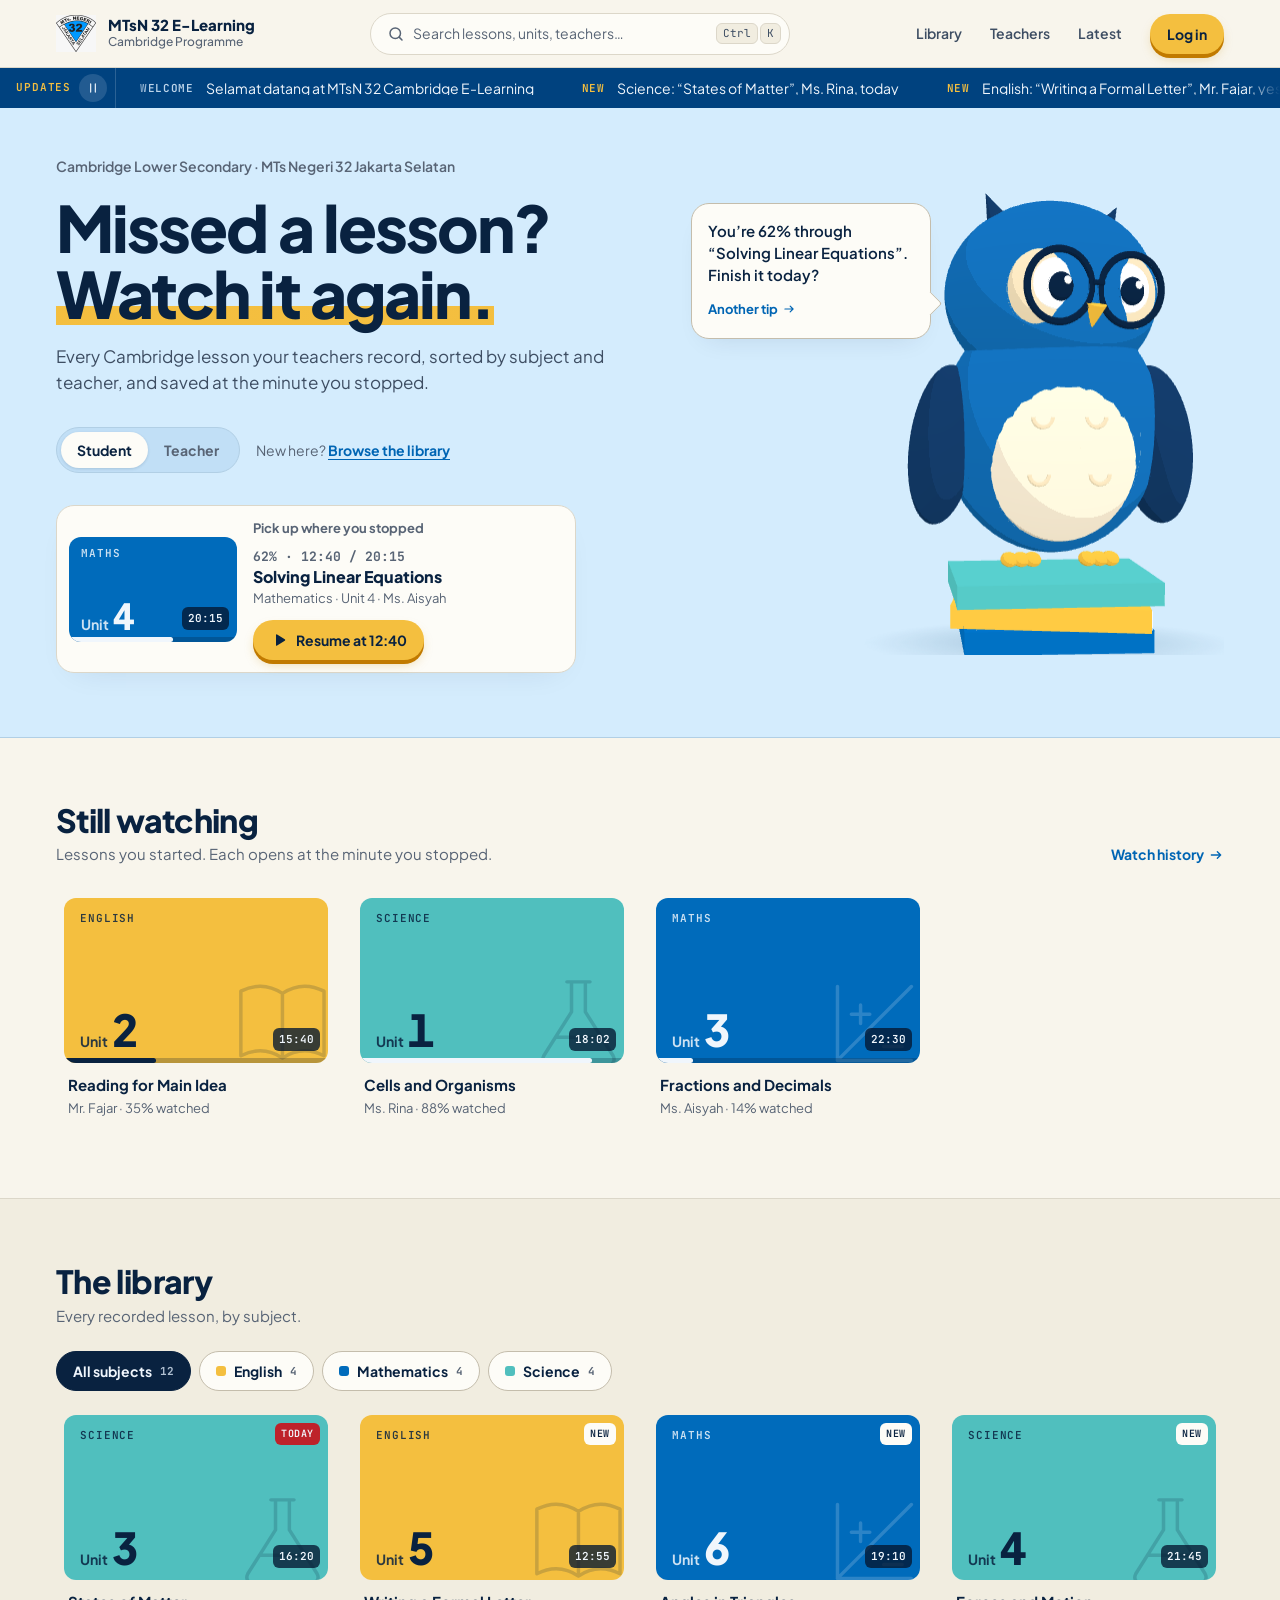
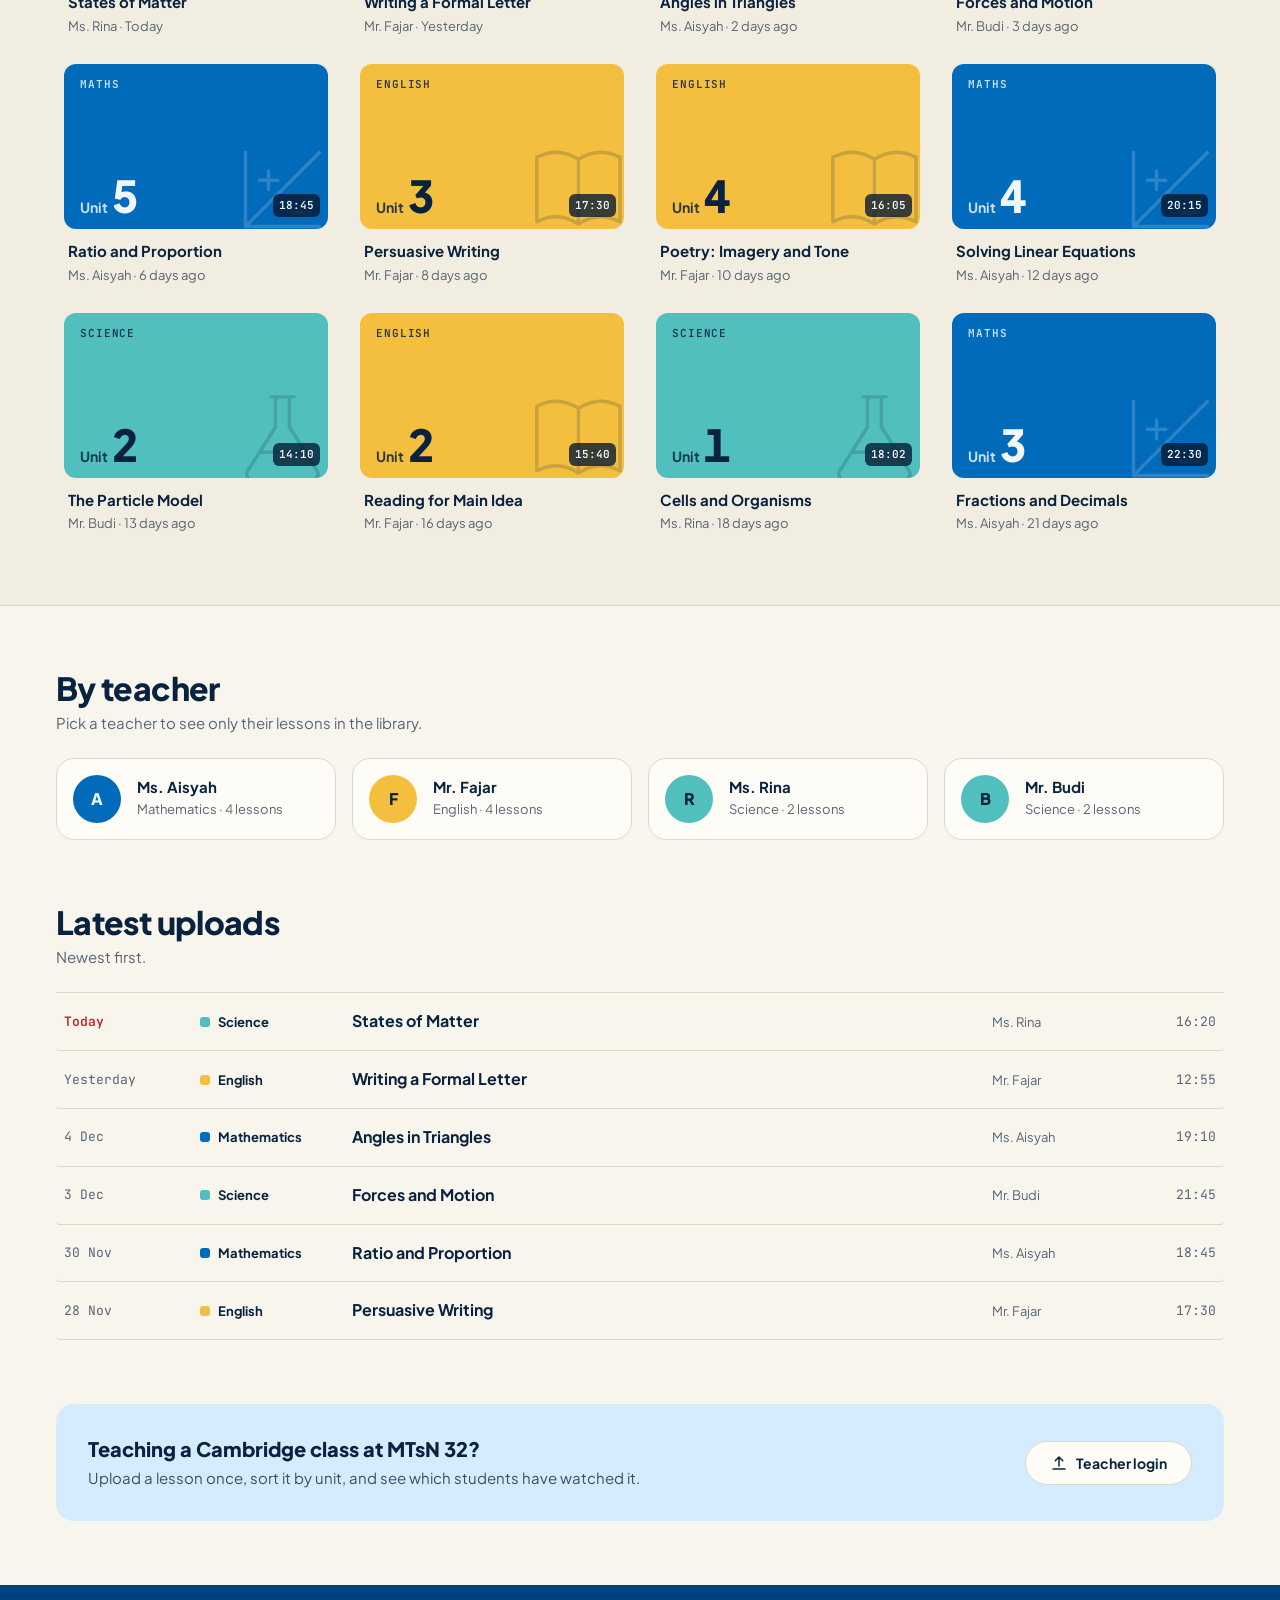
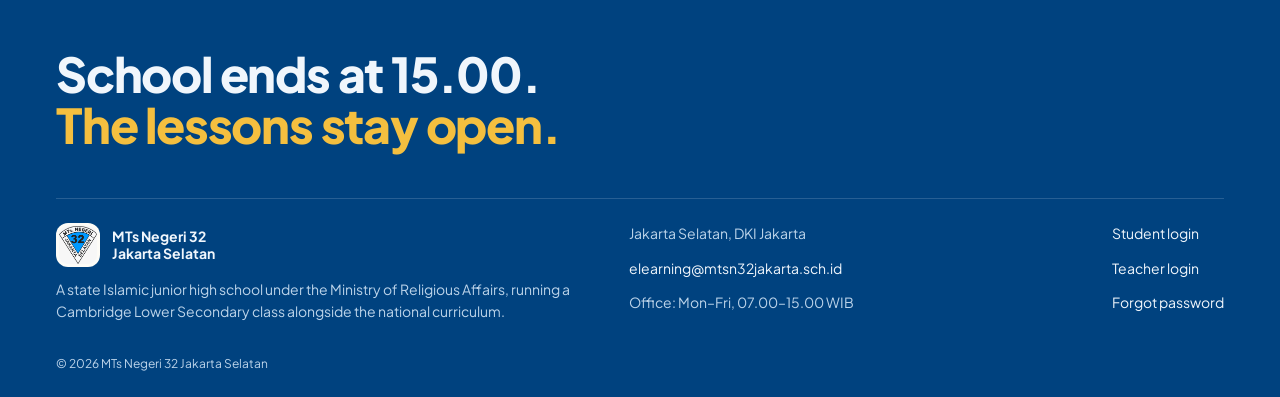
==== commit 23ceffd8: "Deep blue running text bar and footer Approved mockup B: the running text bar and footer move from l" ====
--- a/index.html
+++ b/index.html
@@ -11,7 +11,7 @@
   <link href="https://fonts.googleapis.com/css2?family=Plus+Jakarta+Sans:wght@400;500;600;700;800&family=JetBrains+Mono:wght@500;600&display=swap" rel="stylesheet" />
   <link rel="stylesheet" href="tokens.css" />
   <style>
-    /* Hallmark · genre: playful · macrostructure: Ecosystem Index · theme: custom (cream paper, light blue hero + ticker + footer, navy text, gold action)
+    /* Hallmark · genre: playful · macrostructure: Ecosystem Index · theme: custom (cream paper, light blue hero, deep blue running text + footer, navy text, gold action)
      * surfaces: resume · continue rail · library by subject · by teacher · latest list
      * enrichment: H9 custom centrepiece, Tier-D three.js owl mascot built from primitives (mascot.js), SVG fallback
      * nav: N13 inline search pill (+ running-text ticker) · footer: Ft5 statement
@@ -103,21 +103,21 @@
     /* ============ RUNNING TEXT ============ */
     .ticker {
       position: fixed; top: var(--nav-h); left: 0; right: 0; z-index: 290; height: var(--ticker-h);
-      background: var(--color-sky-2); color: var(--color-ink); display: flex; align-items: center; overflow: hidden;
-      border-bottom: 1px solid var(--color-sky-rule);
-    }
+      background: var(--color-deep); color: var(--color-on-dark); display: flex; align-items: center; overflow: hidden;
+    }
+    .ticker :focus-visible { outline-color: var(--color-focus-dark); }
     .ticker-label {
       flex-shrink: 0; height: 100%; display: flex; align-items: center; gap: var(--space-2xs);
       padding: 0 var(--space-2xs) 0 var(--space-sm); font-family: var(--font-mono); font-size: 11px; font-weight: 600;
-      letter-spacing: .08em; text-transform: uppercase; color: var(--color-ink);
-      border-right: 1px solid var(--color-sky-rule);
+      letter-spacing: .08em; text-transform: uppercase; color: var(--color-action);
+      border-right: 1px solid color-mix(in oklch, var(--color-on-dark) 18%, transparent);
     }
     .ticker-pause {
       width: 28px; height: 28px; border: 0; border-radius: var(--radius-pill); cursor: pointer; display: grid; place-items: center;
-      background: var(--color-sky); color: var(--color-ink);
+      background: color-mix(in oklch, var(--color-on-dark) 14%, transparent); color: var(--color-on-dark);
       transition: background-color var(--dur-fast) var(--ease-out);
     }
-    .ticker-pause:hover { background: var(--color-card); }
+    .ticker-pause:hover { background: color-mix(in oklch, var(--color-on-dark) 26%, transparent); }
     .ticker-pause .icon { width: 14px; height: 14px; }
     .ticker-pause .i-play, .ticker.paused .ticker-pause .i-pause { display: none; }
     .ticker.paused .ticker-pause .i-play { display: block; }
@@ -125,8 +125,8 @@
     .ticker-move { display: flex; width: max-content; animation: ticker 60s linear infinite; }
     .ticker:hover .ticker-move, .ticker:focus-within .ticker-move, .ticker.paused .ticker-move { animation-play-state: paused; }
     .ticker-item { display: flex; align-items: center; gap: var(--space-xs); padding: 0 var(--space-md); font-size: var(--text-sm); white-space: nowrap; line-height: 1; }
-    .ticker-item b { font-family: var(--font-mono); font-size: 11px; font-weight: 600; letter-spacing: .06em; text-transform: uppercase; color: var(--color-ink-2); }
-    .ticker-item b.t-new { color: var(--color-ink); }
+    .ticker-item b { font-family: var(--font-mono); font-size: 11px; font-weight: 600; letter-spacing: .06em; text-transform: uppercase; color: var(--color-on-deep-2); }
+    .ticker-item b.t-new { color: var(--color-action); }
     @keyframes ticker { to { transform: translateX(-50%); } }
 
     /* ============ HERO · positioning + featured resume ============ */
@@ -309,19 +309,20 @@
     .teach-band p { color: var(--color-ink-2); font-size: 15px; margin-top: var(--space-3xs); max-width: 60ch; }
 
     /* ============ FOOTER · Ft5 statement ============ */
-    footer { background: var(--color-sky); color: var(--color-ink-2); padding-block: var(--space-2xl) var(--space-md); border-top: 1px solid var(--color-sky-rule); }
-    .foot-line { font-size: clamp(1.75rem, 1rem + 3vw, 3rem); line-height: 1.05; font-weight: 800; letter-spacing: -.025em; color: var(--color-ink); max-width: 22ch; text-wrap: balance; }
-    .foot-line span { color: var(--color-accent-deep); }
-    .foot-meta { margin-top: var(--space-xl); padding-top: var(--space-md); border-top: 1px solid var(--color-sky-rule); display: grid; grid-template-columns: minmax(0, 1.2fr) minmax(0, 1fr) auto; gap: var(--space-lg); font-size: var(--text-sm); }
+    footer { background: var(--color-deep); color: var(--color-on-deep-2); padding-block: var(--space-2xl) var(--space-md); }
+    footer :focus-visible { outline-color: var(--color-focus-dark); }
+    .foot-line { font-size: clamp(1.75rem, 1rem + 3vw, 3rem); line-height: 1.05; font-weight: 800; letter-spacing: -.025em; color: var(--color-on-dark); max-width: 22ch; text-wrap: balance; }
+    .foot-line span { color: var(--color-action); }
+    .foot-meta { margin-top: var(--space-xl); padding-top: var(--space-md); border-top: 1px solid color-mix(in oklch, var(--color-on-dark) 16%, transparent); display: grid; grid-template-columns: minmax(0, 1.2fr) minmax(0, 1fr) auto; gap: var(--space-lg); font-size: var(--text-sm); }
     .foot-brand { display: flex; gap: var(--space-xs); align-items: center; }
     .foot-brand img { width: 44px; height: 44px; background: var(--color-card); border-radius: var(--radius-input); padding: 3px; }
-    .foot-brand strong { color: var(--color-ink); display: block; line-height: 1.25; }
+    .foot-brand strong { color: var(--color-on-dark); display: block; line-height: 1.25; }
     .foot-meta p { margin-top: var(--space-xs); max-width: 52ch; }
     .foot-contact { display: grid; gap: var(--space-3xs); }
-    .foot-contact a { color: var(--color-ink); overflow-wrap: anywhere; }
+    .foot-contact a { color: var(--color-on-dark); overflow-wrap: anywhere; }
     .foot-contact a:hover, .foot-links a:hover { text-decoration: underline; text-underline-offset: 3px; }
     .foot-links { list-style: none; display: grid; gap: var(--space-3xs); }
-    .foot-links a { white-space: nowrap; color: var(--color-ink); }
+    .foot-links a { white-space: nowrap; color: var(--color-on-dark); }
     .foot-copy { margin-top: var(--space-lg); font-size: var(--text-xs); }
 
     /* ============ SEARCH MODAL ============ */
--- a/tokens.css
+++ b/tokens.css
@@ -2,7 +2,7 @@
  * paper oklch(97% 0.012 90) · accent oklch(66% 0.17 245) brand blue · action oklch(83% 0.15 85) gold
  * display + body: Plus Jakarta Sans · labels: JetBrains Mono
  * axes: light / rounded-sans / cool (blue) with warm action
- * light blue sky surfaces: hero, running text bar, footer (navy text on all three)
+ * light blue sky: hero + student login panel · deep blue: running text bar + footer
  */
 :root {
   /* Paper + ink (neutrals tinted, never pure white or black) */
@@ -28,9 +28,11 @@
   --color-on-dark:     oklch(97% 0.01 250);
   --color-on-dark-2:   oklch(80% 0.03 250);
   --color-night:       oklch(21% 0.055 255); /* teacher login panel */
-  --color-sky:         oklch(93% 0.035 240); /* hero + footer background */
-  --color-sky-2:       oklch(89% 0.045 240); /* running text bar, pressed chips on sky */
+  --color-sky:         oklch(93% 0.035 240); /* hero + student login panel */
+  --color-sky-2:       oklch(89% 0.045 240); /* role switch on sky */
   --color-sky-rule:    oklch(84% 0.045 240);
+  --color-deep:        oklch(38% 0.12 252);  /* deep blue: running text bar + footer */
+  --color-on-deep-2:   oklch(86% 0.04 245);  /* secondary text on deep blue */
   --color-focus:       oklch(50% 0.15 250);
   --color-focus-dark:  oklch(85% 0.14 85);
   --color-scrim:       oklch(20% 0.05 255 / 0.45);
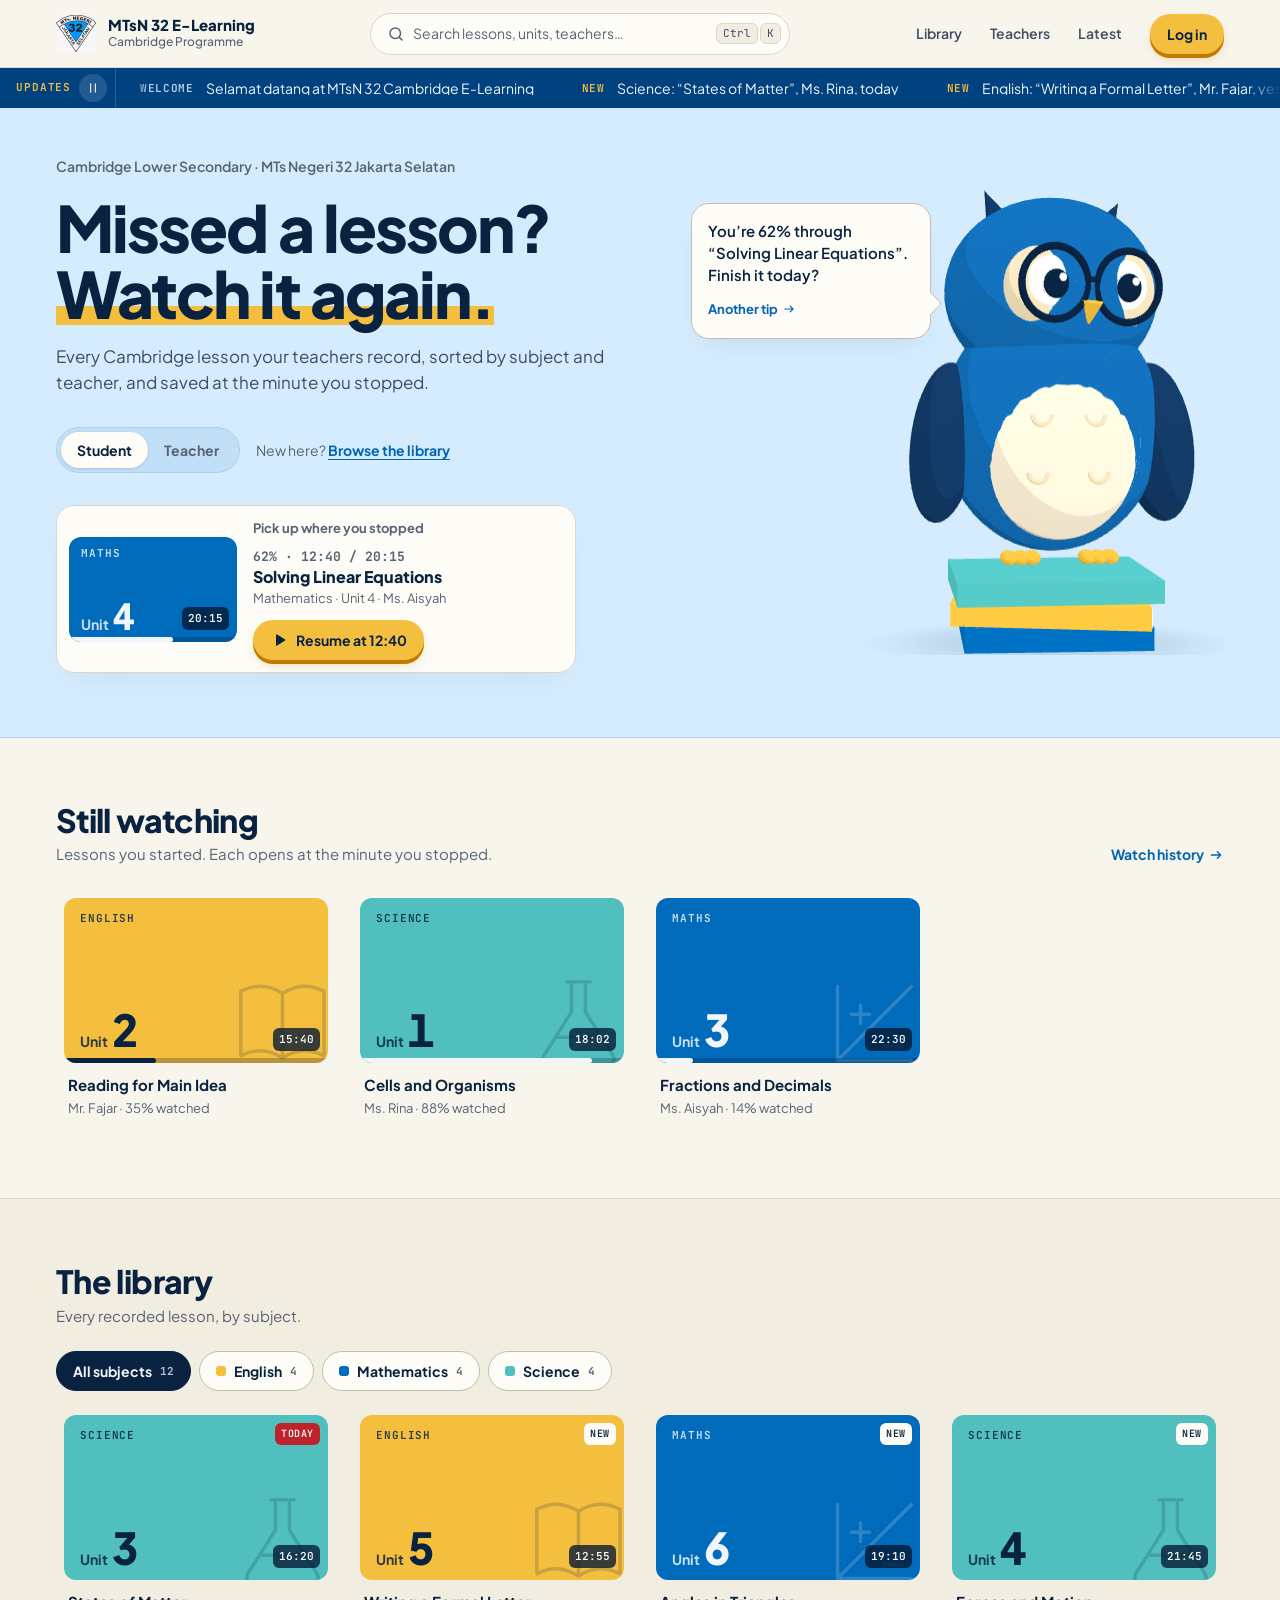
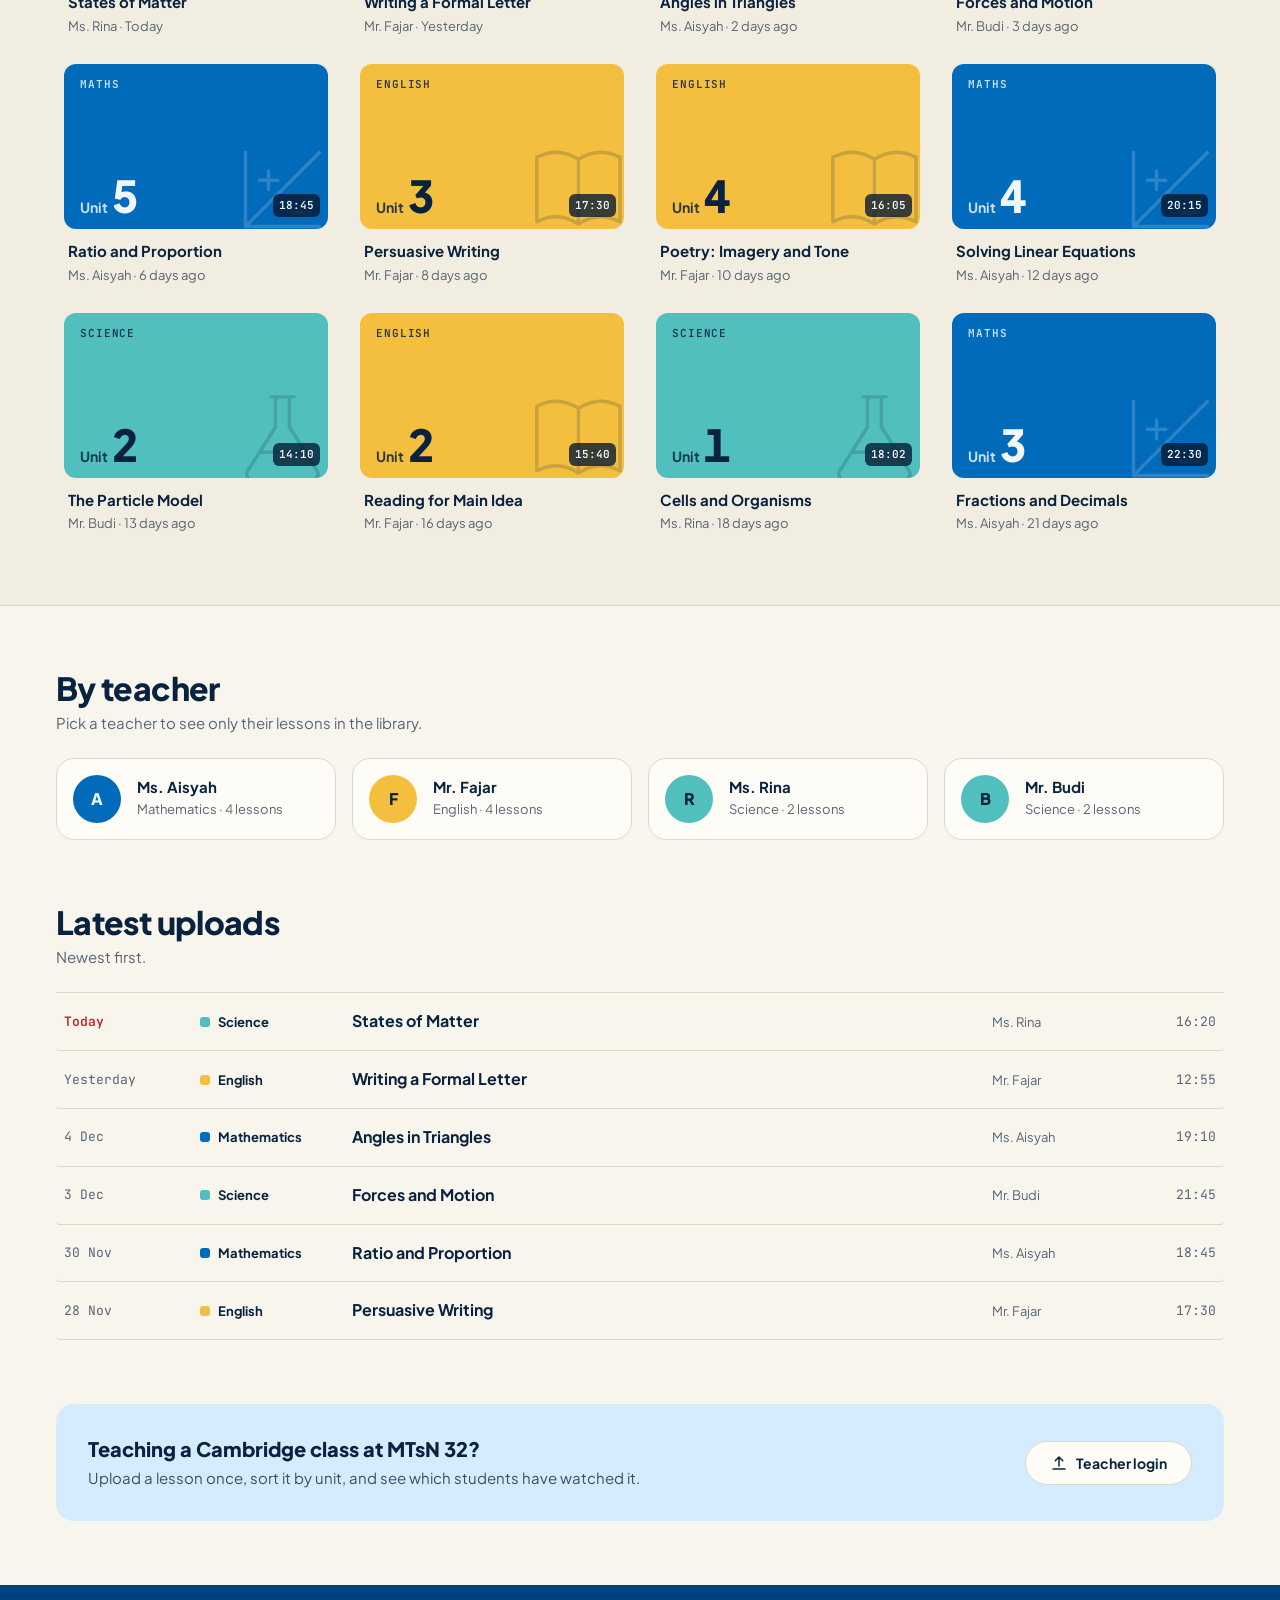
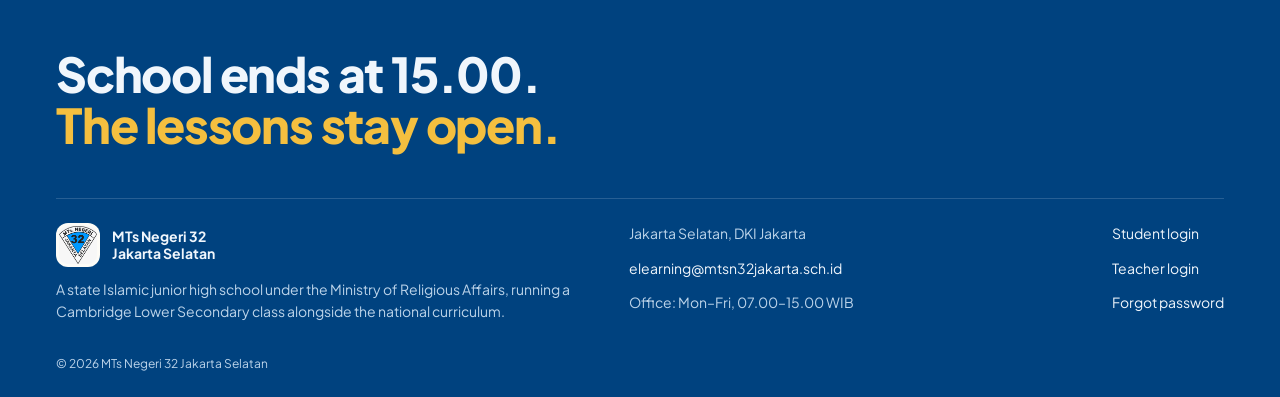
==== commit 38b2588a: "Add a mini owl on a leafy branch that follows the scroll and gives tips - mascot.js: owl building re" ====
--- a/index.html
+++ b/index.html
@@ -325,6 +325,54 @@
     .foot-links a { white-space: nowrap; color: var(--color-on-dark); }
     .foot-copy { margin-top: var(--space-lg); font-size: var(--text-xs); }
 
+    /* ============ MINI OWL DOCK (bottom-right, appears once the hero owl scrolls away) ============ */
+    .owl-dock {
+      position: fixed; right: var(--space-sm); bottom: var(--space-sm); z-index: 400;
+      display: flex; flex-direction: column; align-items: flex-end; gap: var(--space-2xs);
+      pointer-events: none; opacity: 0; transform: translateY(16px); visibility: hidden;
+      transition: opacity var(--dur-med) var(--ease-out), transform var(--dur-med) var(--ease-out), visibility var(--dur-med);
+    }
+    .owl-dock.show { opacity: 1; transform: none; visibility: visible; transition: opacity var(--dur-med) var(--ease-out), transform var(--dur-med) var(--ease-out), visibility 0s; }
+    .owl-dock.show > * { pointer-events: auto; }
+    .dock-bubble {
+      position: relative; width: min(224px, calc(100vw - 2 * var(--space-sm)));
+      background: var(--color-card); border: 1px solid var(--color-rule-2); border-radius: var(--radius-card);
+      padding: var(--space-xs) var(--space-lg) var(--space-xs) var(--space-xs); box-shadow: 0 12px 24px -14px var(--color-shadow);
+      opacity: 0; transform: translateY(6px) scale(.98); transform-origin: bottom right; visibility: hidden;
+      transition: opacity var(--dur-med) var(--ease-out), transform var(--dur-med) var(--ease-out), visibility var(--dur-med);
+    }
+    .dock-bubble.open { opacity: 1; transform: none; visibility: visible; transition: opacity var(--dur-med) var(--ease-out), transform var(--dur-med) var(--ease-out), visibility 0s; }
+    .dock-bubble::after { /* tail pointing down at the owl */
+      content: ""; position: absolute; right: 62px; bottom: -7px; width: 12px; height: 12px; background: var(--color-card);
+      border-right: 1px solid var(--color-rule-2); border-bottom: 1px solid var(--color-rule-2); transform: rotate(45deg); border-radius: 0 0 4px 0;
+    }
+    .dock-bubble .kicker { font-size: 11px; font-weight: 700; color: var(--color-accent-deep); }
+    .dock-bubble p { font-size: 13px; font-weight: 600; line-height: 1.4; margin-top: 2px; }
+    .dock-bubble .row { display: flex; gap: var(--space-sm); margin-top: var(--space-2xs); align-items: center; }
+    .dock-bubble .bubble-more { margin-top: 0; font-size: 12px; }
+    .dock-close {
+      position: absolute; top: var(--space-3xs); right: var(--space-3xs); width: 28px; height: 28px; border: 0; border-radius: 50%;
+      background: transparent; color: var(--color-muted); cursor: pointer; display: grid; place-items: center;
+      transition: background-color var(--dur-fast) var(--ease-out), color var(--dur-fast) var(--ease-out);
+    }
+    .dock-close:hover { background: var(--color-paper-2); color: var(--color-ink); }
+    .dock-close .icon { width: 16px; height: 16px; }
+    .dock-btn { /* no frame: the owl sits on its branch in the corner */
+      position: relative; width: 150px; height: 126px; border: 0; padding: 0; cursor: pointer; background: transparent;
+      border-radius: var(--radius-card); filter: drop-shadow(0 8px 10px var(--color-shadow));
+      transition: transform var(--dur-fast) var(--ease-out);
+    }
+    .dock-btn:hover { transform: translateY(-2px); }
+    .dock-btn:active { transform: translateY(1px); }
+    .dock-btn canvas { width: 100% !important; height: 100% !important; display: block; }
+    .dock-btn .owl-fallback { width: 100%; height: 100%; display: block; }
+    .has-3d .owl-fallback { display: none; }
+    .dock-dot { /* unread tip */
+      position: absolute; top: 10px; right: 46px; width: 12px; height: 12px; border-radius: 50%;
+      background: var(--color-pop); border: 2px solid var(--color-card); display: none;
+    }
+    .owl-dock.unread .dock-dot { display: block; }
+
     /* ============ SEARCH MODAL ============ */
     .cmdk { position: fixed; inset: 0; z-index: 700; visibility: hidden; opacity: 0; transition: opacity var(--dur-med) var(--ease-out), visibility var(--dur-med); }
     .cmdk.open { visibility: visible; opacity: 1; transition: opacity var(--dur-med) var(--ease-out), visibility 0s; }
@@ -409,6 +457,10 @@
       .brand img { width: 34px; height: 34px; }
       .brand strong { font-size: 13px; }
       .icon-btn { width: 40px; height: 40px; }
+    }
+    @media (max-width: 560px) {
+      .dock-btn { width: 118px; height: 100px; }
+      .owl-dock { right: var(--space-xs); bottom: var(--space-xs); }
     }
     @media (prefers-reduced-motion: reduce) {
       html { scroll-behavior: auto; }
@@ -610,6 +662,34 @@
       <p class="foot-copy">© <span id="year"></span> MTs Negeri 32 Jakarta Selatan</p>
     </div>
   </footer>
+
+  <!-- ================= MINI OWL DOCK ================= -->
+  <aside class="owl-dock" id="owlDock" aria-label="Owl tips">
+    <div class="dock-bubble" id="dockBubble" role="status" aria-live="polite">
+      <span class="kicker" id="dockKicker">Tip</span>
+      <p id="dockSays"></p>
+      <div class="row">
+        <button class="bubble-more" id="dockMore" type="button">Another tip <svg class="icon" aria-hidden="true"><use href="#i-arrow"/></svg></button>
+      </div>
+      <button class="dock-close" id="dockClose" type="button" aria-label="Close tip"><svg class="icon" aria-hidden="true"><use href="#i-x"/></svg></button>
+    </div>
+    <button class="dock-btn" id="dockBtn" type="button" aria-label="Ask the owl for a tip" aria-expanded="false" aria-controls="dockBubble">
+      <span id="owlMini" style="display:block;width:100%;height:100%">
+        <svg class="owl-fallback" viewBox="0 0 240 200" aria-hidden="true">
+          <ellipse cx="120" cy="100" rx="52" ry="60" fill="var(--color-owl-body)"/>
+          <ellipse cx="120" cy="116" rx="34" ry="40" fill="var(--color-owl-belly)"/>
+          <circle cx="102" cy="74" r="18" fill="var(--color-card)"/><circle cx="138" cy="74" r="18" fill="var(--color-card)"/>
+          <circle cx="104" cy="76" r="8" fill="var(--color-ink)"/><circle cx="136" cy="76" r="8" fill="var(--color-ink)"/>
+          <path d="M113 88h14l-7 11z" fill="var(--color-action)"/>
+          <path d="M20 166 Q120 150 220 160" stroke="var(--color-branch)" stroke-width="10" fill="none" stroke-linecap="round"/>
+          <ellipse cx="30" cy="158" rx="18" ry="7" fill="var(--color-leaf)" transform="rotate(-20 30 158)"/>
+          <ellipse cx="212" cy="150" rx="18" ry="7" fill="var(--color-leaf-2)" transform="rotate(25 212 150)"/>
+          <ellipse cx="196" cy="168" rx="16" ry="6" fill="var(--color-leaf)" transform="rotate(-10 196 168)"/>
+        </svg>
+      </span>
+      <span class="dock-dot" aria-hidden="true"></span>
+    </button>
+  </aside>
 
   <!-- ================= SEARCH MODAL ================= -->
   <div class="cmdk" id="cmdk" aria-hidden="true">
@@ -822,6 +902,68 @@
     window.addEventListener("owl:poke", () => say(tipIndex + 1));
     roleBtns.forEach(b => b.addEventListener("click", () => { tipRole = b.dataset.role; say(0); }));
 
+    /* ---------- Mini owl dock: follows the scroll once the hero owl is off screen ---------- */
+    const dock = $("owlDock"), dockBubble = $("dockBubble"), dockBtn = $("dockBtn");
+    const SECTION_TIPS = {
+      continue: { kicker: "Reminder", text: inProgress[1] ? `“${inProgress[1].title}” is ${inProgress[1].progress}% done. Want to finish it?` : TIPS.student[0] },
+      library:  { kicker: "Tip", text: "Pick a subject tab to narrow the library, or press / to search every lesson." },
+      teachers: { kicker: "Tip", text: "Tap a teacher to see only their lessons in the library." },
+      latest:   { kicker: "New", text: today ? `“${today.title}” from ${teacherOf(today).name} was uploaded today.` : "New lessons appear here first." },
+    };
+    const GENERAL = [
+      { kicker: "Reminder", text: `You stopped “${last.title}” at ${last.at}. Pick up where you left off?` },
+      { kicker: "Tip", text: "Rewatch a lesson the evening after class. It sticks better." },
+      { kicker: "Tip", text: "Press / anywhere to search lessons, units or teachers." },
+    ];
+    let dockSection = null, generalIndex = 0, dockMuted = false, autoTimer = 0;
+    const seen = new Set();
+    function dockSay(tip) {
+      $("dockKicker").textContent = tip.kicker;
+      $("dockSays").textContent = tip.text;
+    }
+    function openBubble(open) {
+      dockBubble.classList.toggle("open", open);
+      dockBtn.setAttribute("aria-expanded", open);
+      dock.classList.remove("unread");
+      clearTimeout(autoTimer);
+    }
+    dockBtn.addEventListener("click", () => {
+      const opening = !dockBubble.classList.contains("open");
+      if (opening) dockSay(SECTION_TIPS[dockSection] || GENERAL[generalIndex]);
+      openBubble(opening);
+      window.dispatchEvent(new Event("owl:mini-hop"));
+    });
+    $("dockMore").addEventListener("click", () => {
+      generalIndex = (generalIndex + 1) % GENERAL.length;
+      dockSay(GENERAL[generalIndex]);
+      window.dispatchEvent(new Event("owl:mini-hop"));
+    });
+    $("dockClose").addEventListener("click", () => { openBubble(false); dockMuted = true; dockBtn.focus(); });
+    dockBubble.addEventListener("pointerenter", () => clearTimeout(autoTimer));
+    dockBubble.addEventListener("focusin", () => clearTimeout(autoTimer));
+
+    // Section-aware tips: each pops up by itself once, then fades; closing the bubble stops the pop-ups
+    function autoTip() {
+      if (!dockSection || seen.has(dockSection) || !dock.classList.contains("show")) return;
+      seen.add(dockSection);
+      dockSay(SECTION_TIPS[dockSection]);
+      if (dockMuted) { dock.classList.add("unread"); return; }
+      openBubble(true);
+      window.dispatchEvent(new Event("owl:mini-hop"));
+      autoTimer = setTimeout(() => openBubble(false), 6000);
+    }
+
+    // Show the dock only while the hero owl is out of view
+    new IntersectionObserver(([e]) => {
+      dock.classList.toggle("show", !e.isIntersecting);
+      if (e.isIntersecting) openBubble(false); else autoTip();
+    }, { threshold: 0.15 }).observe($("owlStage"));
+
+    const sectionObserver = new IntersectionObserver(entries => {
+      for (const e of entries) if (e.isIntersecting) { dockSection = e.target.id; autoTip(); }
+    }, { rootMargin: "-40% 0px -40% 0px" });
+    ["continue", "library", "teachers", "latest"].forEach(id => sectionObserver.observe($(id)));
+
     /* ---------- Search (N13) ---------- */
     const cmdk = $("cmdk"), input = $("cmdkInput"), results = $("cmdkResults");
     let active = 0, hits = [], opener = null;
@@ -873,7 +1015,7 @@
     document.addEventListener("keydown", e => {
       if ((e.ctrlKey || e.metaKey) && e.key.toLowerCase() === "k") { e.preventDefault(); cmdk.classList.contains("open") ? closeSearch() : openSearch(); }
       else if (e.key === "/" && !/input|textarea/i.test(document.activeElement.tagName)) { e.preventDefault(); openSearch(); }
-      else if (e.key === "Escape") { closeSearch(); setMenu(false); }
+      else if (e.key === "Escape") { closeSearch(); setMenu(false); if (dockBubble.classList.contains("open")) { openBubble(false); dockMuted = true; } }
     });
     if (/Mac|iPhone|iPad/.test(navigator.platform)) document.querySelector(".searchpill .kbd kbd").textContent = "⌘";
 
--- a/tokens.css
+++ b/tokens.css
@@ -46,6 +46,9 @@
   --color-owl-wing:  oklch(34% 0.09 255);
   --color-owl-belly: oklch(95% 0.03 85);
   --color-owl-face:  oklch(90% 0.05 85);
+  --color-branch:    oklch(46% 0.06 60);    /* the mini owl's perch */
+  --color-leaf:      oklch(58% 0.12 145);
+  --color-leaf-2:    oklch(70% 0.13 132);
 
   /* Subjects: one colour each */
   --color-math:     oklch(52% 0.15 250);
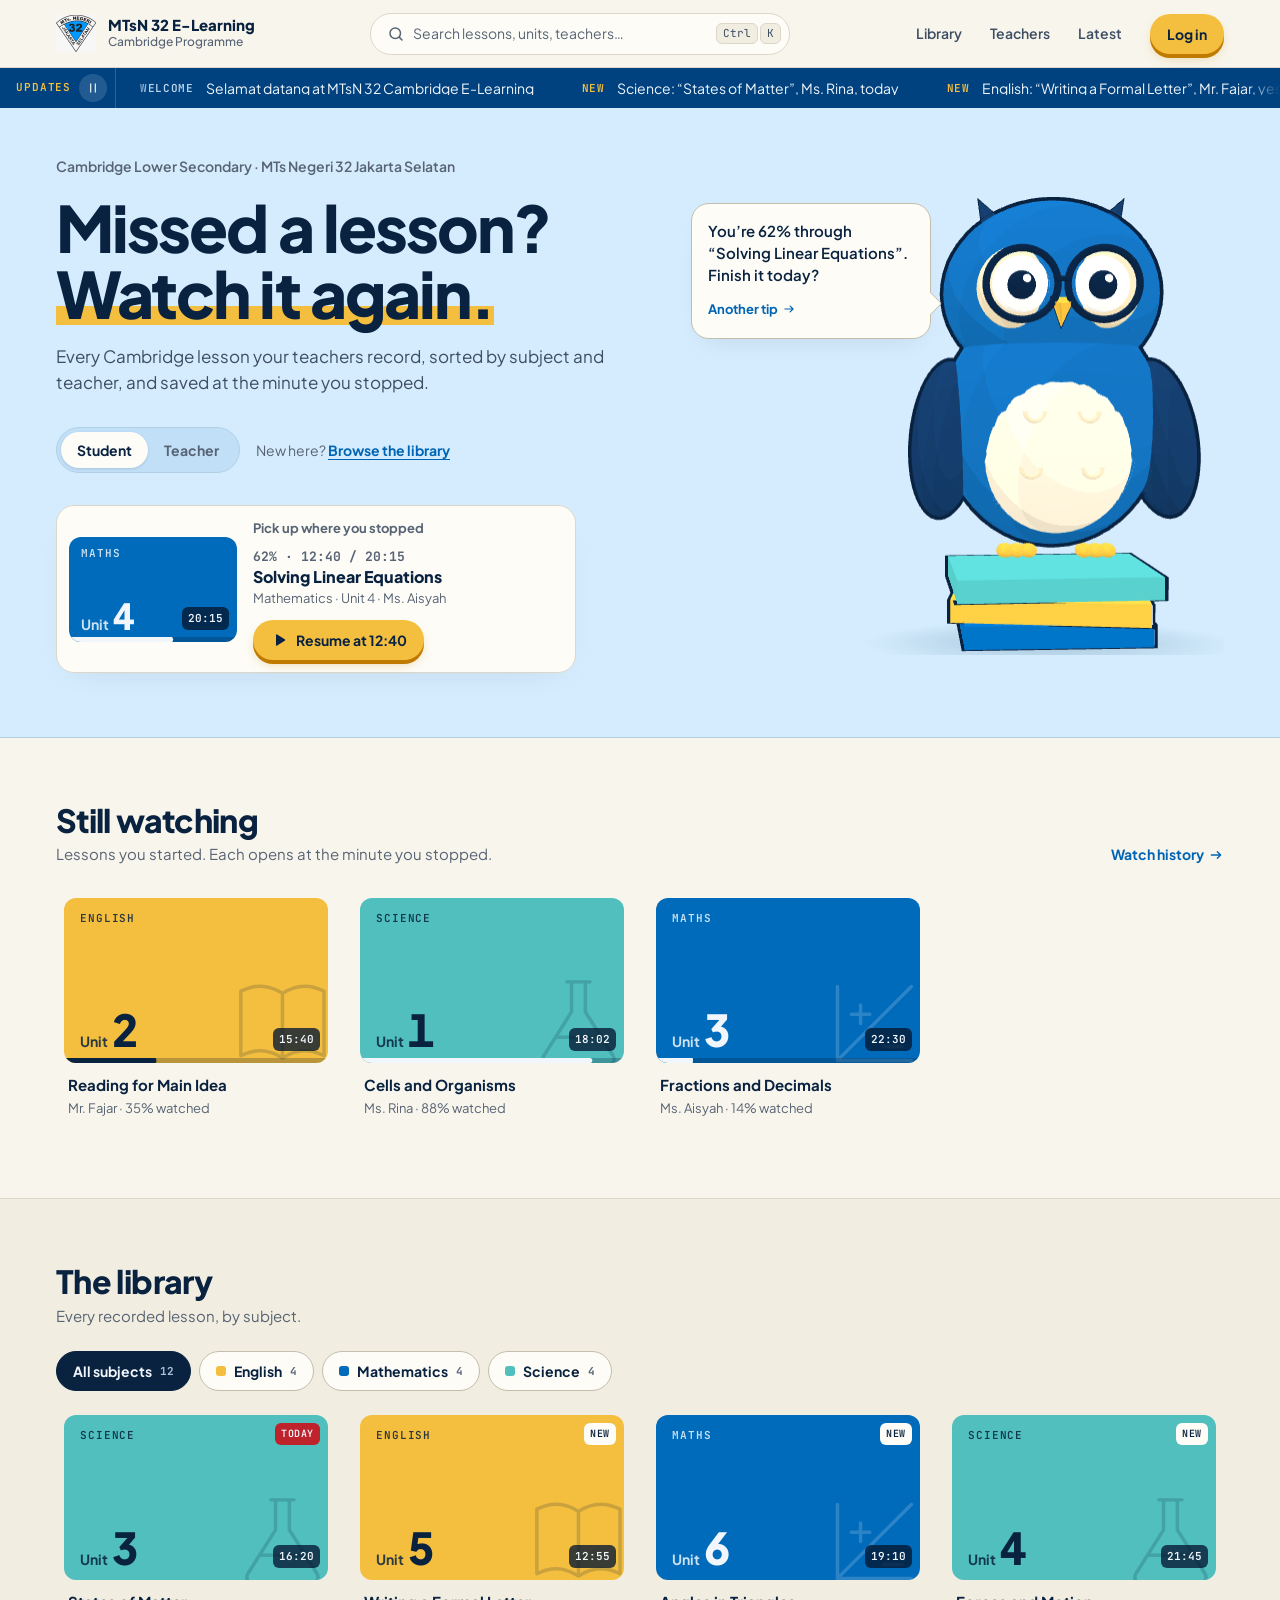
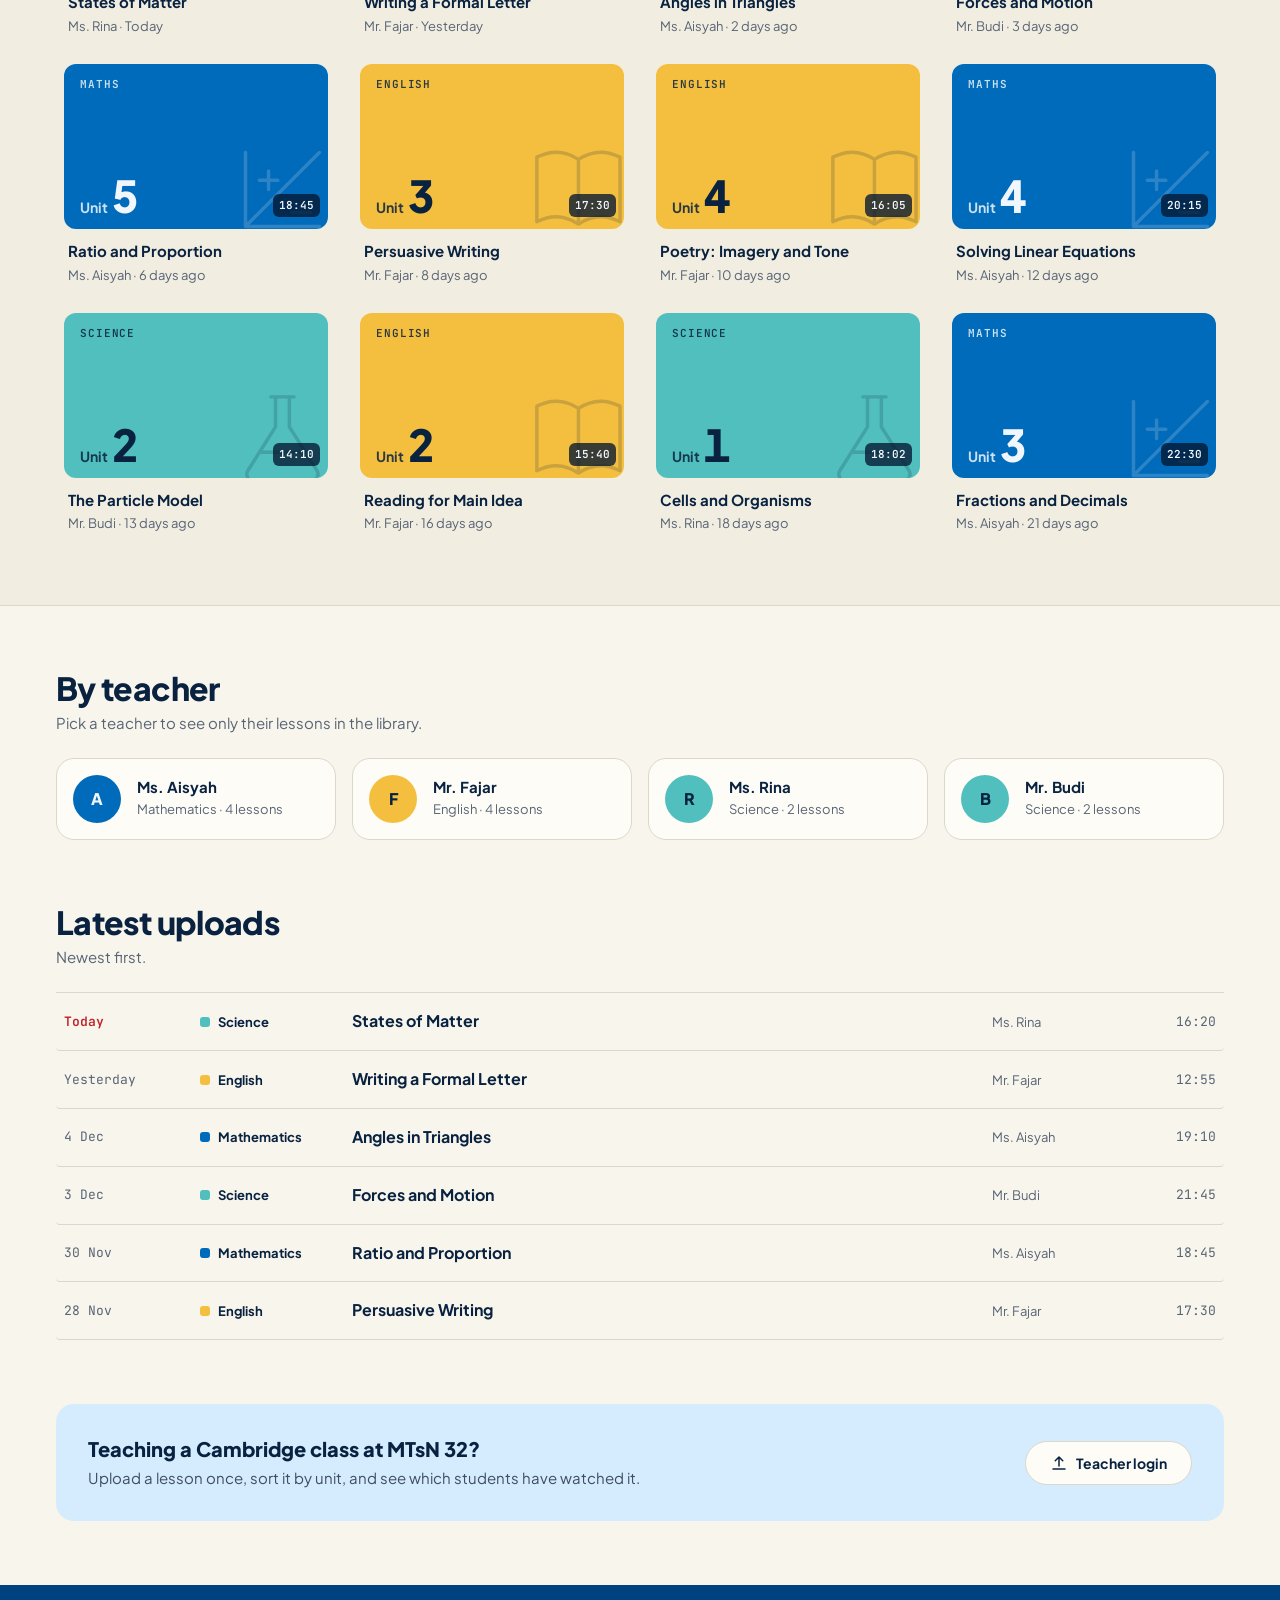
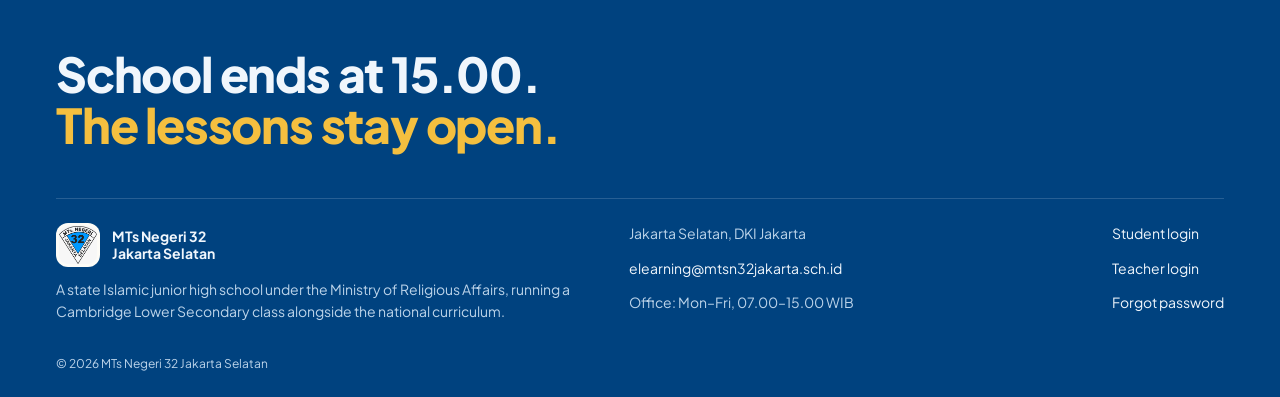
==== commit f9b43ee9: "Add purposeful motion to the landing page - Hero arrives once per page load in a short stagger (420m" ====
--- a/index.html
+++ b/index.html
@@ -213,7 +213,12 @@
       background: color-mix(in oklch, var(--color-night) 78%, transparent); color: var(--color-on-dark); padding: 3px 6px; border-radius: 6px;
     }
     .thumb .bar { position: absolute; left: 0; right: 0; bottom: 0; height: 5px; background: color-mix(in oklch, var(--color-night) 25%, transparent); }
-    .thumb .bar i { display: block; height: 100%; background: var(--color-on-dark); border-radius: 0 3px 3px 0; }
+    .thumb .bar i {
+      display: block; height: 100%; background: var(--color-on-dark); border-radius: 0 3px 3px 0;
+      transform: scaleX(var(--p, 0)); transform-origin: left;
+    }
+    .motion .thumb .bar i { transform: scaleX(0); }
+    .motion .thumb .bar.filled i { transform: scaleX(var(--p, 0)); transition: transform 700ms var(--ease-out) 150ms; }
     .s-eng .bar i { background: var(--color-ink); }
     .badge-new {
       position: absolute; right: var(--space-2xs); top: var(--space-2xs); font-family: var(--font-mono); font-size: 10px; font-weight: 600;
@@ -226,8 +231,27 @@
     .card:active { transform: translateY(0); }
     .card h3 { font-size: 15px; font-weight: 700; line-height: 1.3; margin-top: var(--space-xs); padding-inline: var(--space-3xs); }
     .card .meta { font-size: 13px; color: var(--color-muted); margin-top: var(--space-3xs); padding-inline: var(--space-3xs); }
+    .card { position: relative; }
     .card.flash { animation: flash 1.2s var(--ease-out); }
     @keyframes flash { 0%, 40% { background: var(--color-action-tint); } 100% { background: transparent; } }
+    /* found by search: a two-beat gold ring */
+    .card.flash::after {
+      content: ""; position: absolute; inset: 0; border-radius: inherit; pointer-events: none;
+      box-shadow: 0 0 0 3px var(--color-action); opacity: 0;
+      animation: ring 600ms var(--ease-out) 2;
+    }
+    @keyframes ring { 0% { opacity: 0; transform: scale(1.06); } 35% { opacity: 1; } 100% { opacity: 0; transform: scale(1); } }
+
+    /* ============ MOTION (only when it tells the student something) ============ */
+    /* hero arrives once per page load */
+    @keyframes rise { from { opacity: 0; transform: translateY(12px); } }
+    .rise { animation: rise 420ms var(--ease-out) both; animation-delay: calc(var(--i, 0) * 70ms); }
+    .owl-stage.rise { animation-duration: 500ms; animation-delay: 200ms; }
+    /* lesson cards settle when a filter changes */
+    .grid.leaving > * { opacity: 0; transform: translateY(-4px); transition: opacity 120ms var(--ease-out), transform 120ms var(--ease-out); }
+    @keyframes settle { from { opacity: 0; transform: translateY(8px); } }
+    @keyframes fade { from { opacity: 0; } }
+    .grid.entering > * { animation: settle 260ms var(--ease-out) both; animation-delay: calc(var(--i, 0) * 30ms); }
 
     /* ============ SECTIONS ============ */
     .section { padding-block: var(--space-2xl); }
@@ -468,6 +492,10 @@
       .ticker-track { overflow-x: auto; mask-image: none; }
       .ticker-pause { display: none; }
       .card.flash { animation: none; background: var(--color-action-tint); }
+      .card.flash::after { animation: none; opacity: 1; }
+      .rise, .owl-stage.rise, .grid.entering > * { animation: fade 150ms linear both; animation-delay: 0ms; }
+      .grid.leaving > * { opacity: 1; transform: none; }
+      .motion .thumb .bar i { transform: scaleX(var(--p, 0)); }
       *, *::before, *::after { transition-duration: 0s !important; }
       .btn--push:hover, .btn--push:active, .card:hover, .teacher:hover, .link:hover .icon { transform: none; }
     }
@@ -536,10 +564,10 @@
     <section class="hero">
       <div class="shell">
         <div>
-          <p class="hero-eyebrow">Cambridge Lower Secondary · MTs Negeri 32 Jakarta Selatan</p>
-          <h1>Missed a lesson? <span class="hl">Watch it again.</span></h1>
-          <p class="lead" id="heroLead">Every Cambridge lesson your teachers record, sorted by subject and teacher, and saved at the minute you stopped.</p>
-          <div class="role-row">
+          <p class="hero-eyebrow rise" style="--i:0">Cambridge Lower Secondary · MTs Negeri 32 Jakarta Selatan</p>
+          <h1 class="rise" style="--i:1">Missed a lesson? <span class="hl">Watch it again.</span></h1>
+          <p class="lead rise" style="--i:2" id="heroLead">Every Cambridge lesson your teachers record, sorted by subject and teacher, and saved at the minute you stopped.</p>
+          <div class="role-row rise" style="--i:3">
             <div class="role-switch" role="group" aria-label="I am a">
               <button type="button" data-role="student" aria-pressed="true">Student</button>
               <button type="button" data-role="teacher" aria-pressed="false">Teacher</button>
@@ -547,7 +575,7 @@
             <p class="role-note" id="roleNote" aria-live="polite"></p>
           </div>
 
-          <article class="resume" aria-labelledby="resumeTitle">
+          <article class="resume rise" style="--i:4" aria-labelledby="resumeTitle">
             <a href="#" id="resumeThumbLink" tabindex="-1" aria-hidden="true"><div class="thumb" id="resumeThumb"></div></a>
             <div class="resume-body">
               <div>
@@ -560,7 +588,7 @@
           </article>
         </div>
 
-        <div class="owl-stage" id="owlStage">
+        <div class="owl-stage rise" id="owlStage">
           <div class="bubble" id="owlBubble">
             <p id="owlSays" aria-live="polite"></p>
             <button class="bubble-more" id="owlMore" type="button">Another tip <svg class="icon" aria-hidden="true"><use href="#i-arrow"/></svg></button>
@@ -711,6 +739,10 @@
   </div>
 
   <script>
+    /* Motion is opt-in from JS so nothing stays hidden if the script fails */
+    document.documentElement.classList.add("motion");
+    const reduceMotion = matchMedia("(prefers-reduced-motion: reduce)");
+
     /* ---------- Sample data (replace with data from your backend later) ---------- */
     const SUBJECTS = {
       eng:  { name: "English",     code: "English", cls: "s-eng",  glyph: "g-eng" },
@@ -753,7 +785,7 @@
           <svg class="glyph" aria-hidden="true"><use href="#${s.glyph}"/></svg>
           ${withNew && l.daysAgo <= 3 ? `<span class="badge-new${l.daysAgo === 0 ? " today" : ""}">${l.daysAgo === 0 ? "TODAY" : "NEW"}</span>` : ""}
           <span class="dur">${l.dur}</span>
-          ${withBar ? `<span class="bar"><i style="width:${l.progress}%"></i></span>` : ""}
+          ${withBar ? `<span class="bar"><i style="--p:${l.progress / 100}"></i></span>` : ""}
         </div>`;
     }
     function card(l, mode) {
@@ -775,6 +807,13 @@
     $("resumeWhen").textContent = `${last.progress}% · ${last.at} / ${last.dur}`;
     $("resumeBtn").querySelector("span").textContent = `Resume at ${last.at}`;
     $("continueRail").innerHTML = inProgress.slice(1).map(l => card(l, "continue")).join("");
+
+    /* Progress bars fill once, the first time they are 40% in view */
+    const fillObserver = new IntersectionObserver(entries => entries.forEach(e => {
+      if (!e.isIntersecting) return;
+      e.target.classList.add("filled"); fillObserver.unobserve(e.target);
+    }), { threshold: 0.4 });
+    document.querySelectorAll(".thumb .bar").forEach(b => fillObserver.observe(b));
 
     /* ---------- Library: subject tabs + teacher filter ---------- */
     const state = { subject: "all", teacher: null };
@@ -787,19 +826,37 @@
         return `<button class="tab" role="tab" type="button" data-subject="${k}" aria-selected="${sel}" tabindex="${sel ? 0 : -1}">${dot}${label}<span class="count">${n}</span></button>`;
       }).join("");
     }
-    function renderLibrary() {
+    /* Cards settle when the filter changes: old ones fade out (120ms), new ones arrive in a short stagger */
+    let swapTimer, settleTimer;
+    function paintGrid(html, animate) {
+      const g = $("libraryGrid");
+      clearTimeout(swapTimer); clearTimeout(settleTimer);
+      const paint = () => {
+        g.classList.remove("leaving", "entering");
+        g.innerHTML = html;
+        if (!animate) return;
+        [...g.children].forEach((c, i) => c.style.setProperty("--i", Math.min(i, 8)));
+        void g.offsetWidth; g.classList.add("entering");
+        settleTimer = setTimeout(() => g.classList.remove("entering"), 600);
+      };
+      if (animate && !reduceMotion.matches && g.children.length) {
+        g.classList.remove("entering"); g.classList.add("leaving");
+        swapTimer = setTimeout(paint, 120);
+      } else paint();
+    }
+    function renderLibrary(animate = false) {
       const list = LESSONS.filter(l => (state.subject === "all" || l.subject === state.subject) && (!state.teacher || l.teacher === state.teacher));
       $("teacherFilter").innerHTML = state.teacher
         ? `<button class="filter-chip" type="button" id="clearTeacher" aria-label="Remove filter: ${esc(TEACHERS[state.teacher].name)}">Teacher: ${esc(TEACHERS[state.teacher].name)}<svg class="icon" aria-hidden="true"><use href="#i-x"/></svg></button>`
         : "";
-      $("libraryGrid").innerHTML = list.length ? list.map(l => card(l, "library")).join("")
+      paintGrid(list.length ? list.map(l => card(l, "library")).join("")
         : `<div class="empty"><strong>No ${state.subject === "all" ? "" : SUBJECTS[state.subject].name + " "}lessons from ${esc(TEACHERS[state.teacher].name)} yet.</strong>
              <p>${esc(TEACHERS[state.teacher].name)} teaches ${SUBJECTS[TEACHERS[state.teacher].subject].name}.</p>
-             <button class="btn btn--soft btn--sm" type="button" data-subject-jump="${TEACHERS[state.teacher].subject}">Show ${SUBJECTS[TEACHERS[state.teacher].subject].name}</button></div>`;
+             <button class="btn btn--soft btn--sm" type="button" data-subject-jump="${TEACHERS[state.teacher].subject}">Show ${SUBJECTS[TEACHERS[state.teacher].subject].name}</button></div>`, animate);
       document.querySelectorAll(".teacher").forEach(b => b.setAttribute("aria-pressed", b.dataset.teacher === state.teacher));
     }
     function setSubject(k, focus) {
-      state.subject = k; renderTabs(); renderLibrary();
+      state.subject = k; renderTabs(); renderLibrary(true);
       if (focus) $("subjectTabs").querySelector(`[data-subject="${k}"]`).focus();
     }
     $("subjectTabs").addEventListener("click", e => { const t = e.target.closest(".tab"); if (t) setSubject(t.dataset.subject); });
@@ -811,7 +868,7 @@
       setSubject(tabDefs[next][0], true);
     });
     $("library").addEventListener("click", e => {
-      if (e.target.closest("#clearTeacher")) { state.teacher = null; renderLibrary(); $("subjectTabs").querySelector('[aria-selected="true"]').focus(); }
+      if (e.target.closest("#clearTeacher")) { state.teacher = null; renderLibrary(true); $("subjectTabs").querySelector('[aria-selected="true"]').focus(); }
       const j = e.target.closest("[data-subject-jump]"); if (j) setSubject(j.dataset.subjectJump);
     });
 
@@ -828,7 +885,7 @@
       const b = e.target.closest(".teacher"); if (!b) return;
       state.teacher = state.teacher === b.dataset.teacher ? null : b.dataset.teacher;
       if (state.teacher) state.subject = "all";
-      renderTabs(); renderLibrary();
+      renderTabs(); renderLibrary(true);
       if (state.teacher) $("library").scrollIntoView();
     });
 
